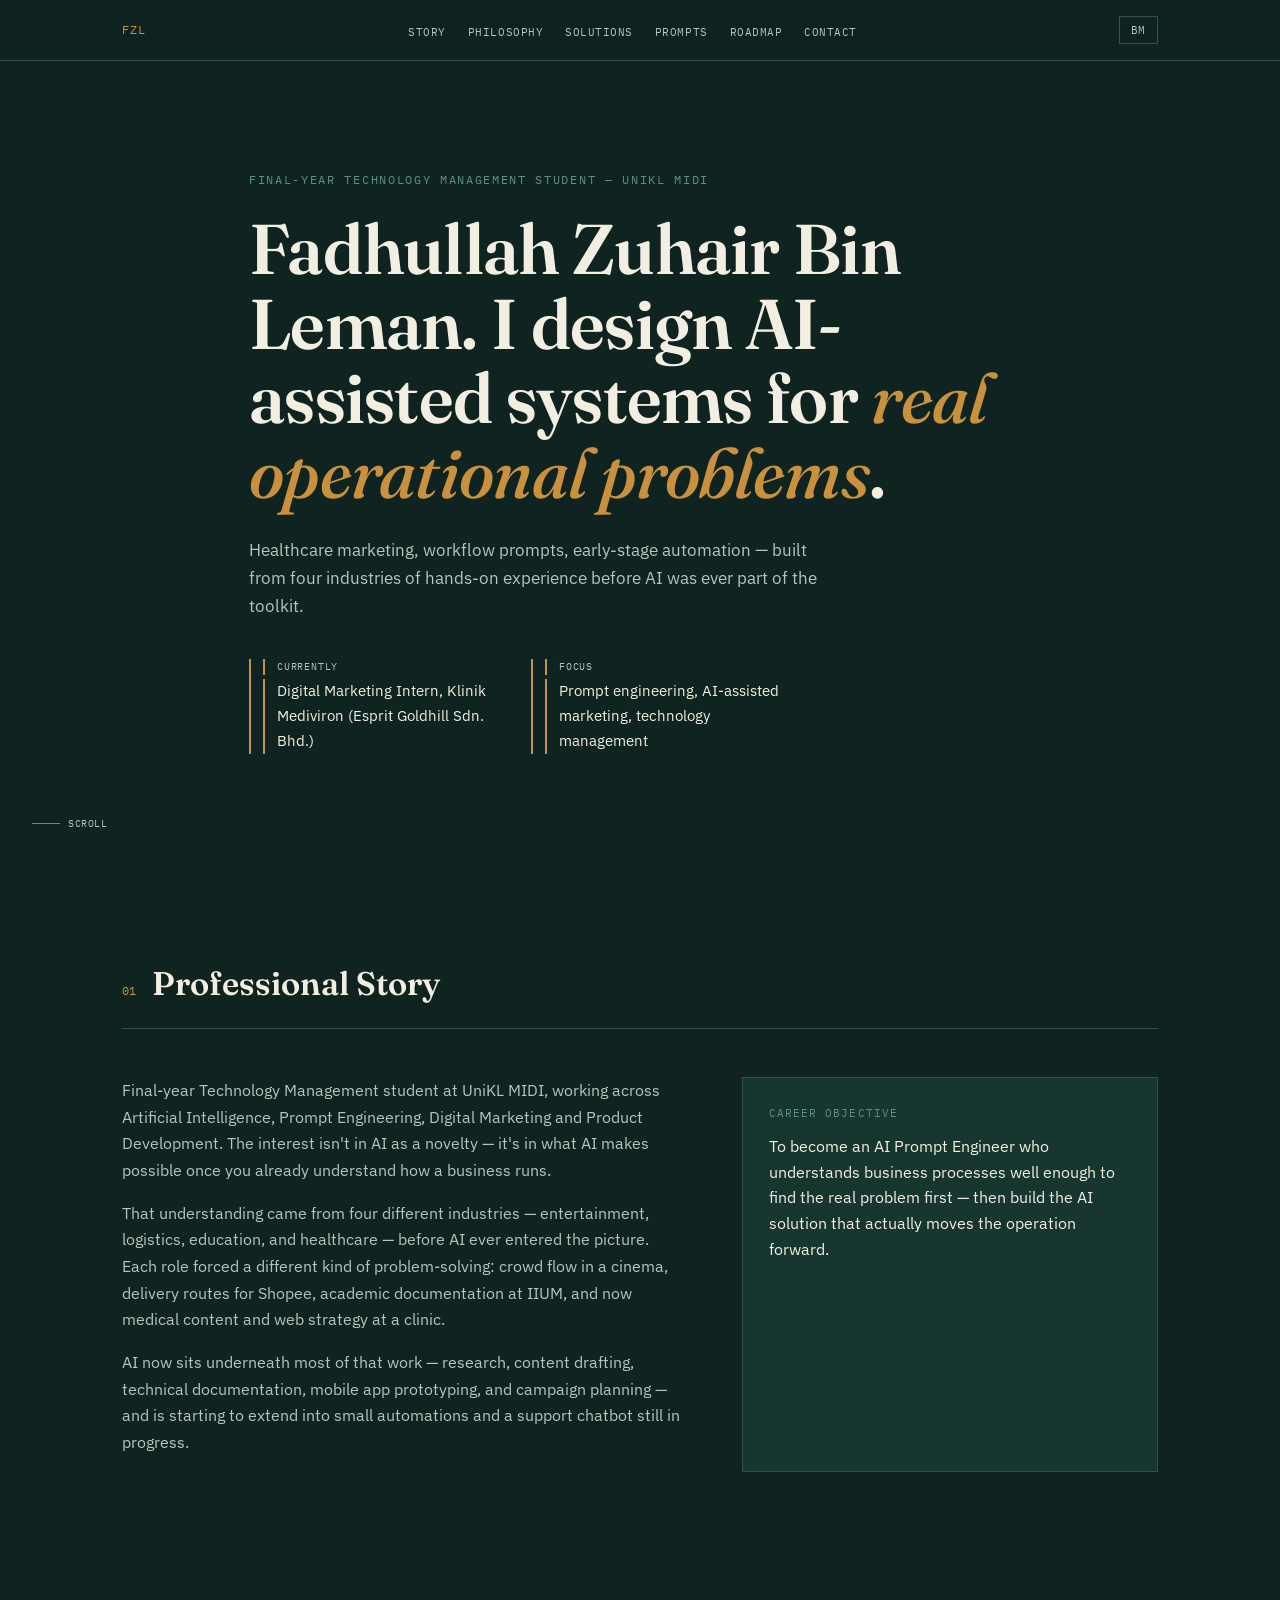
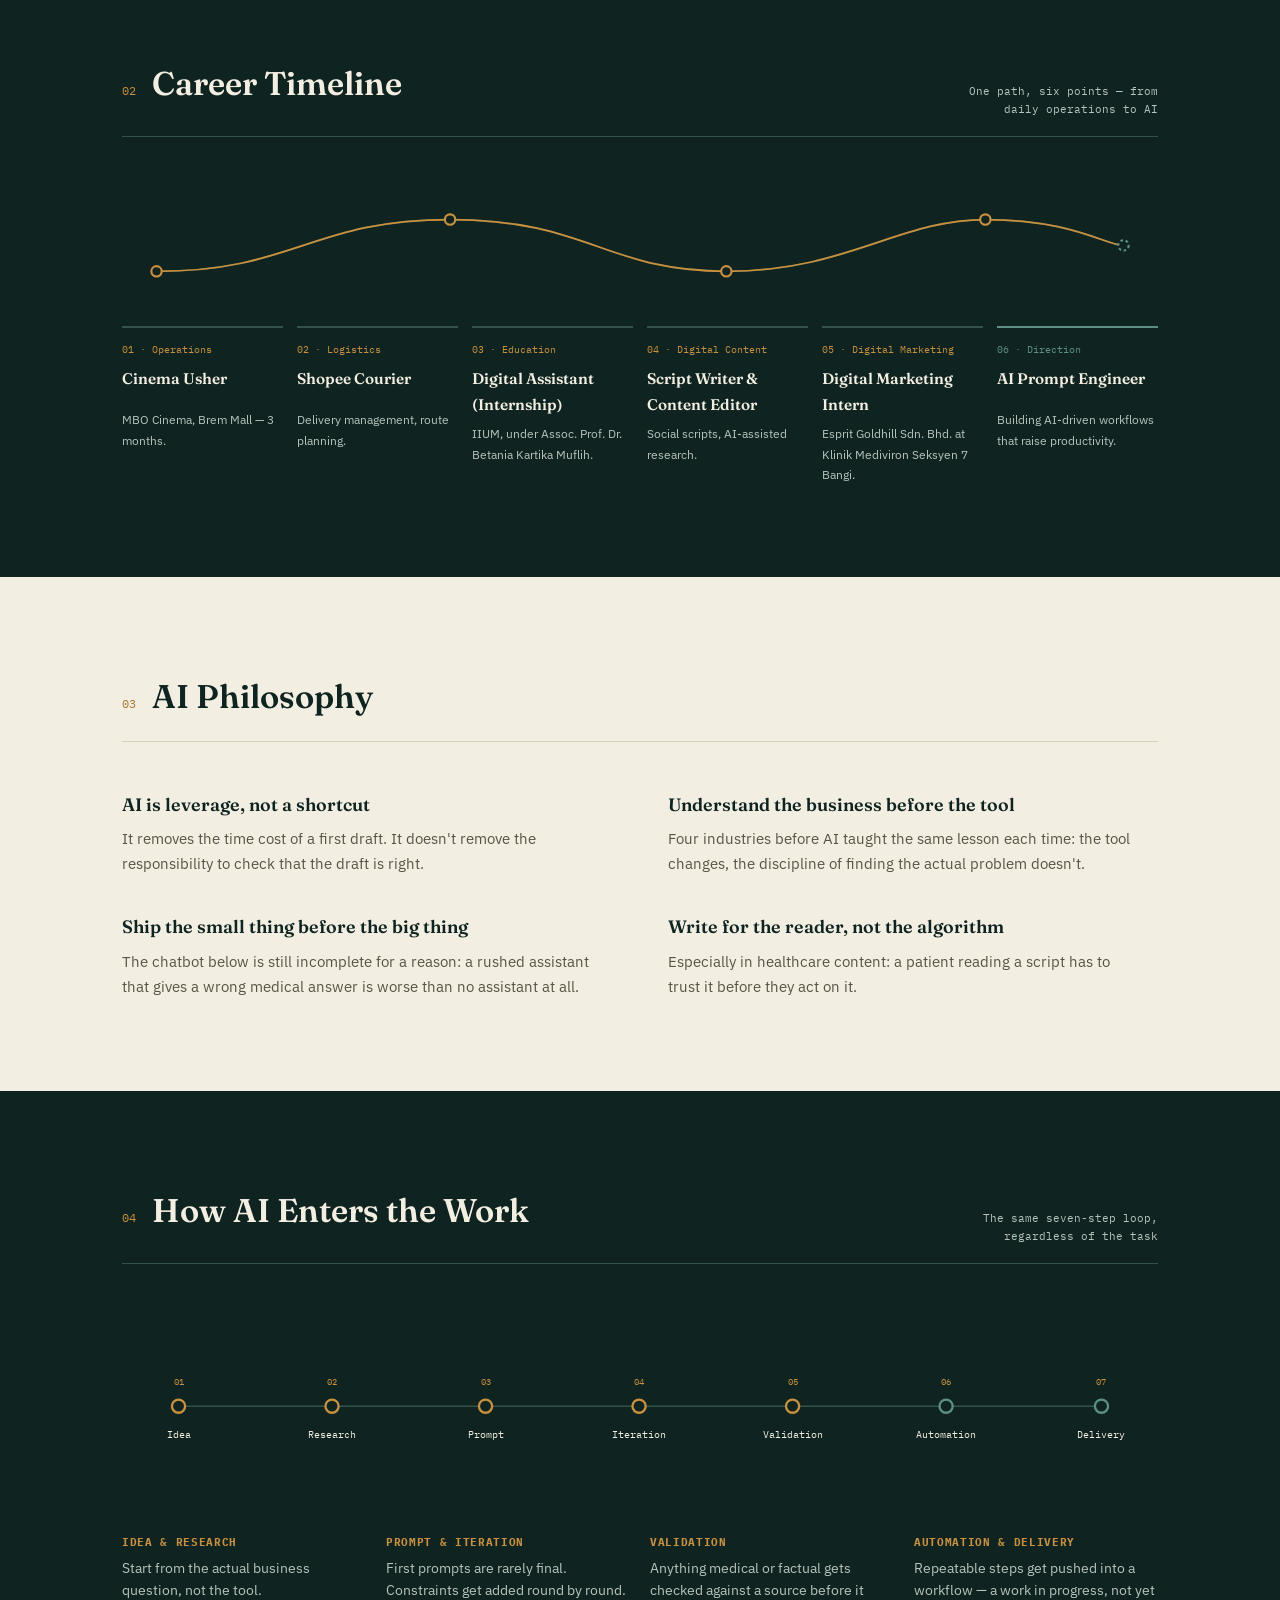
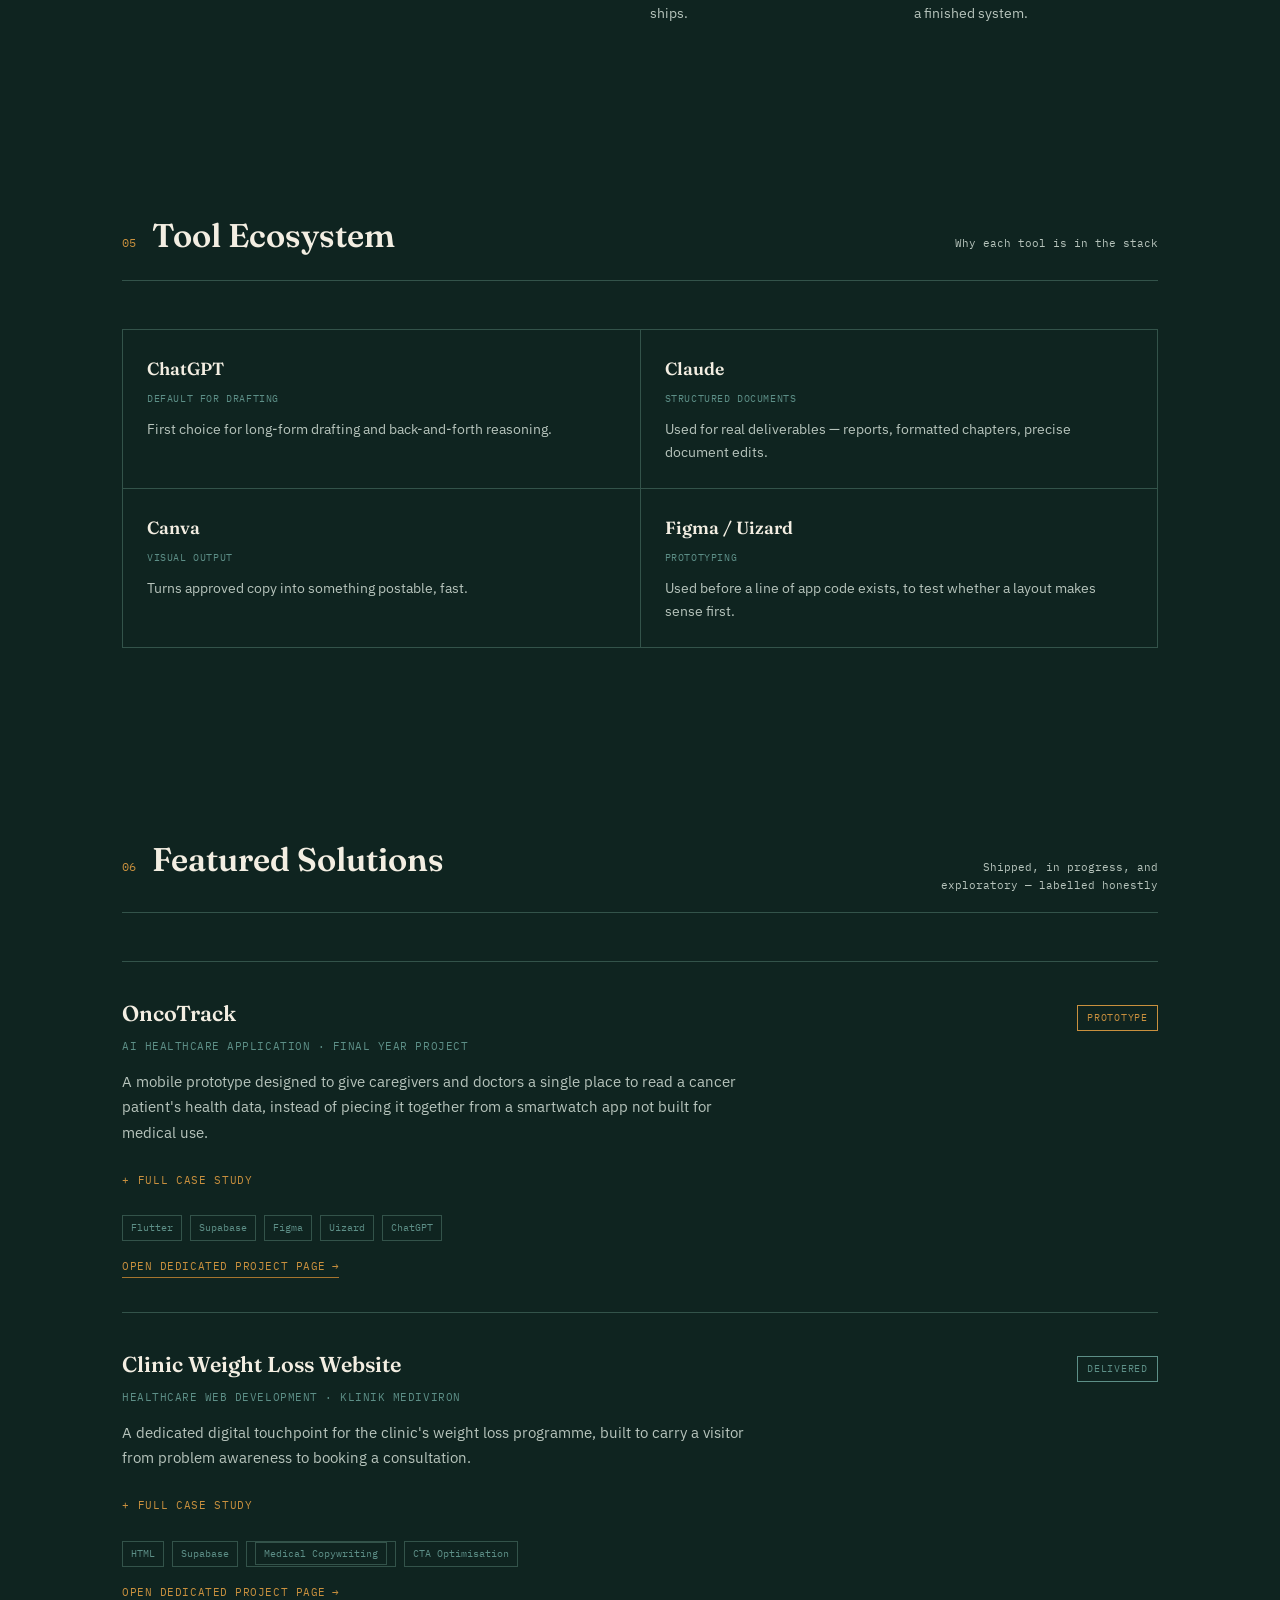
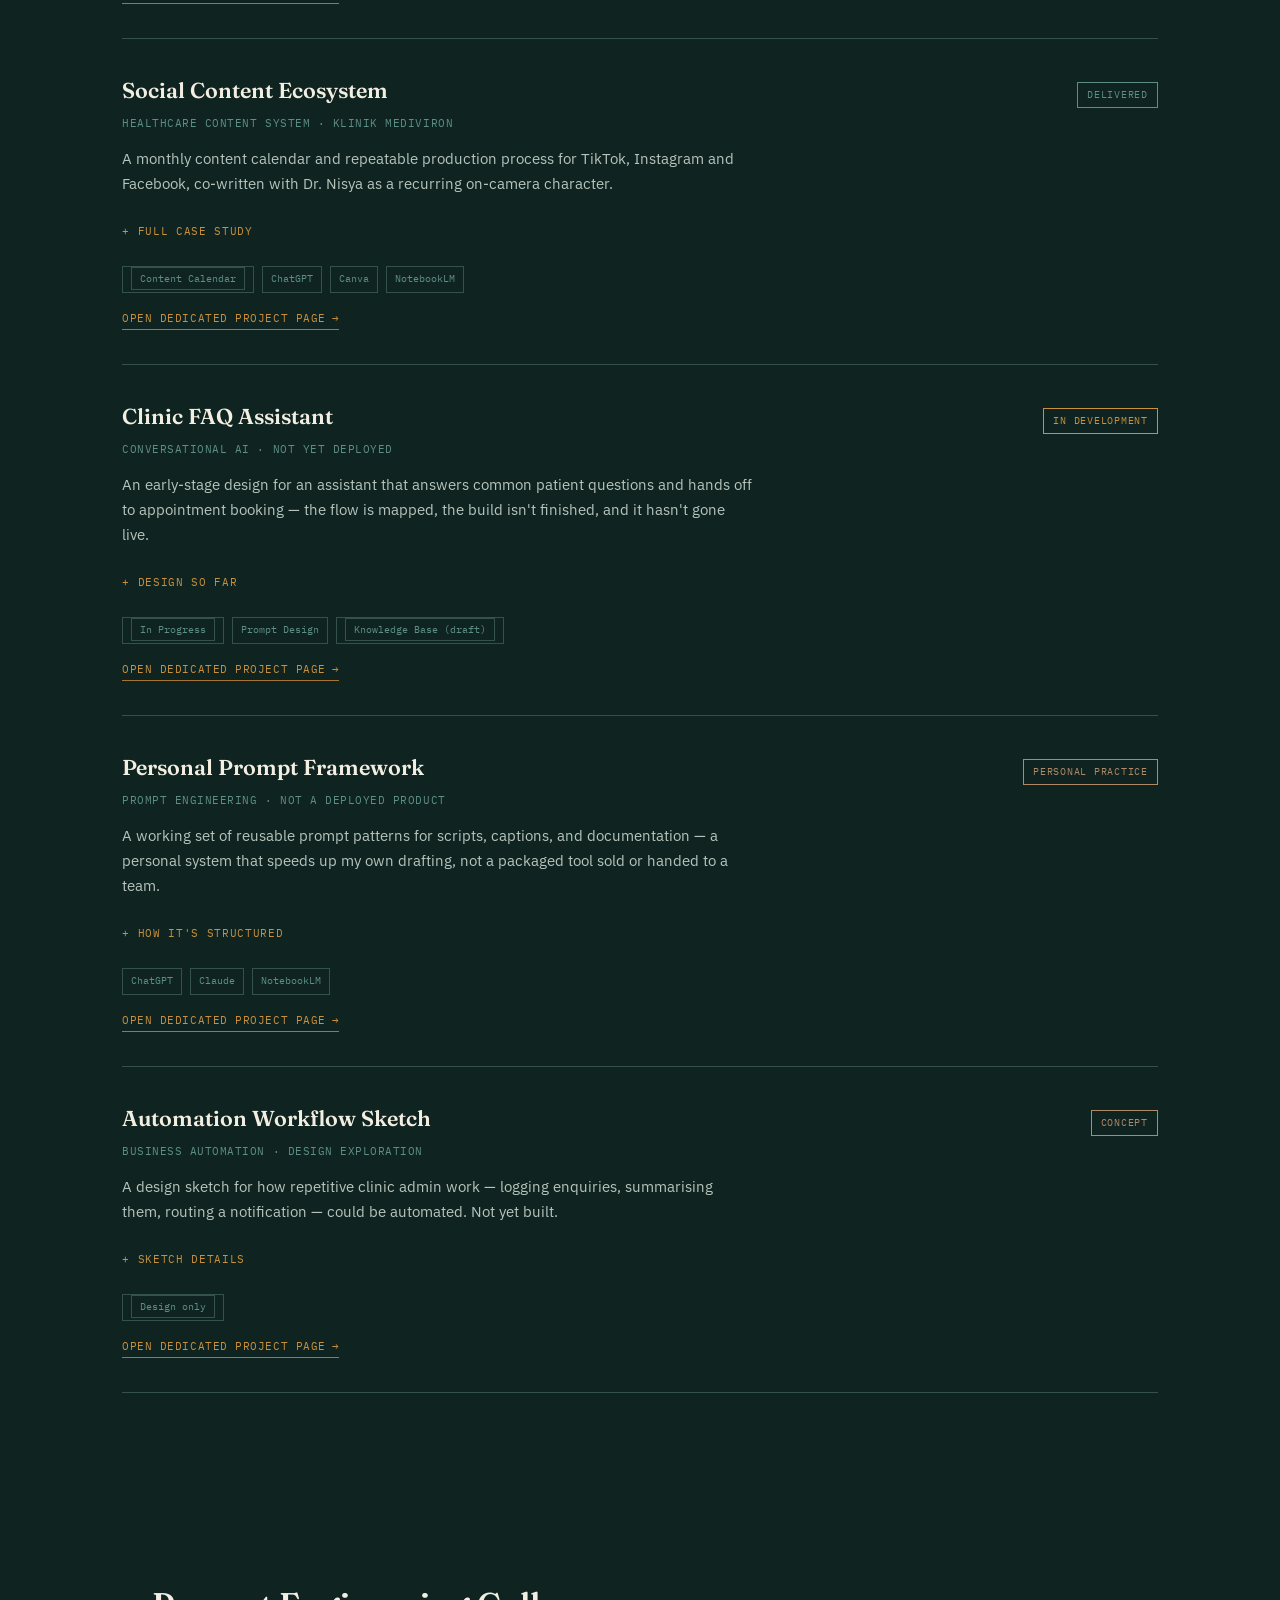
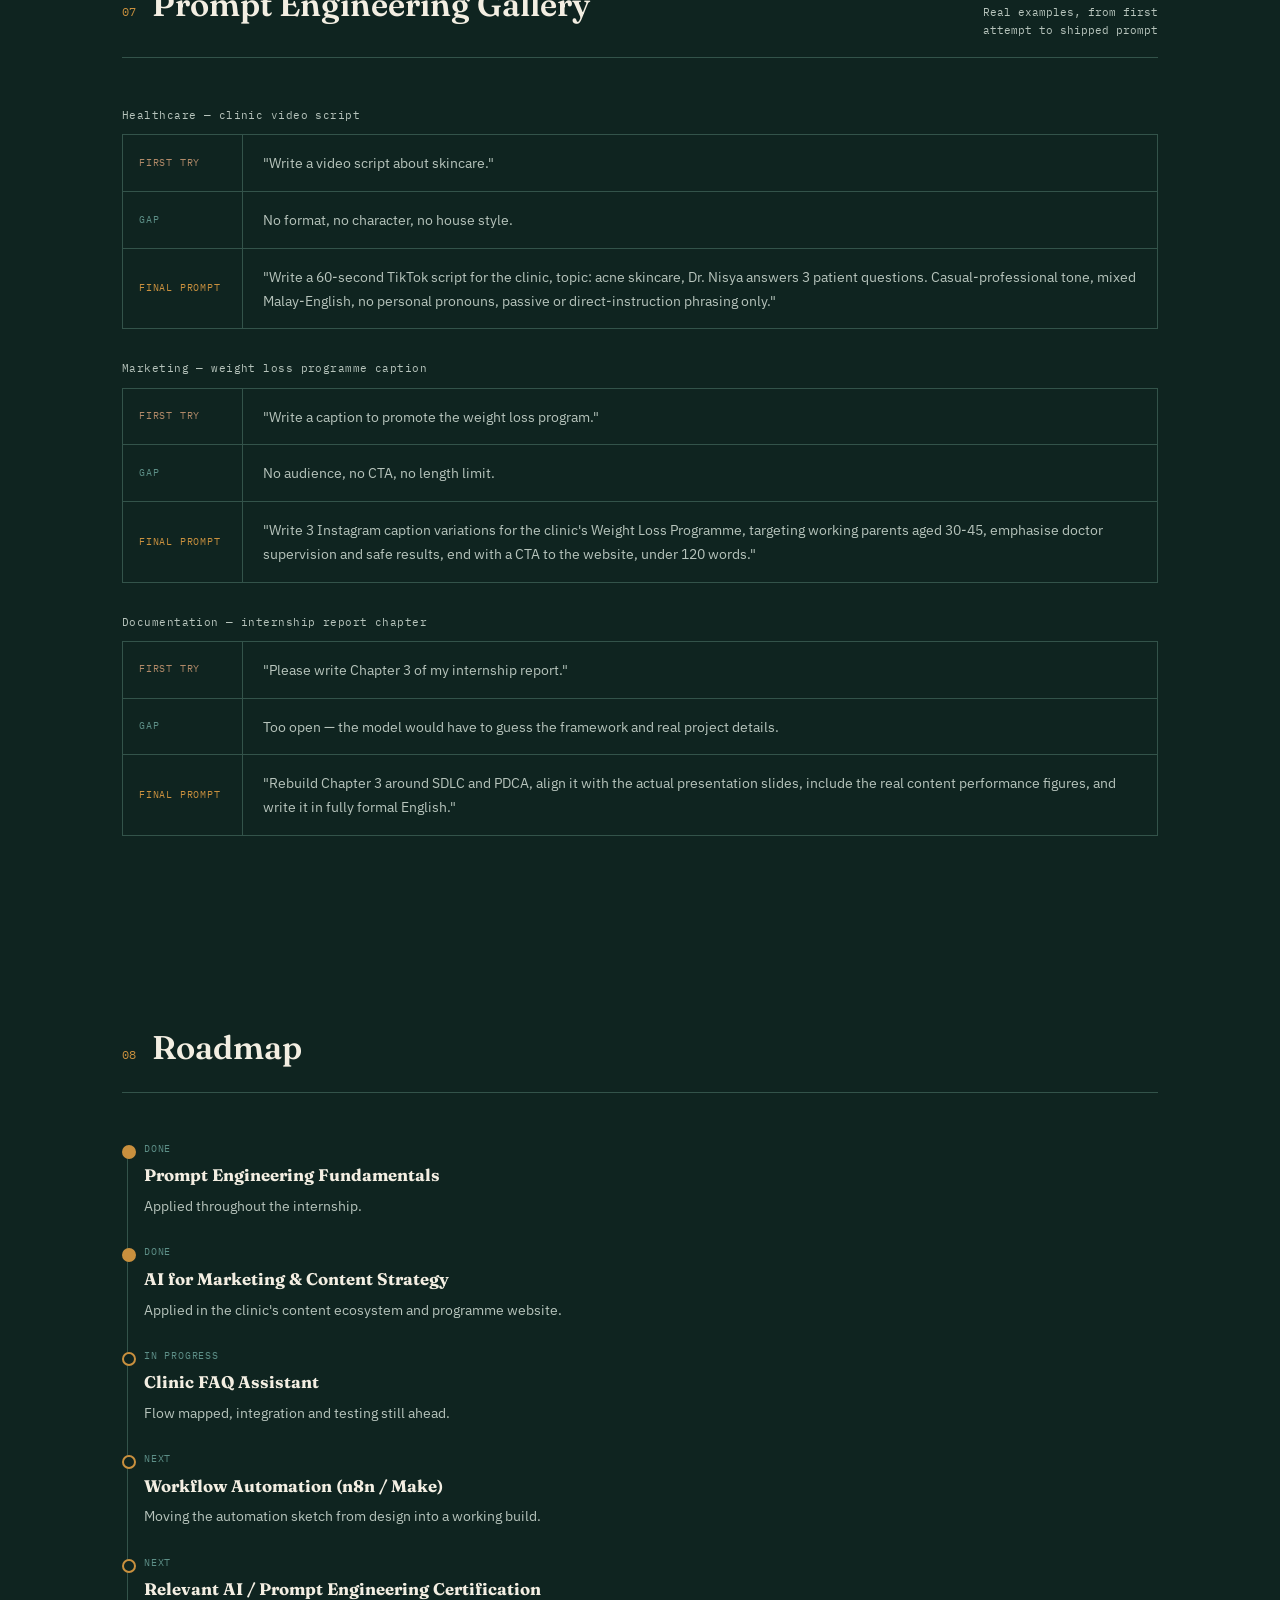
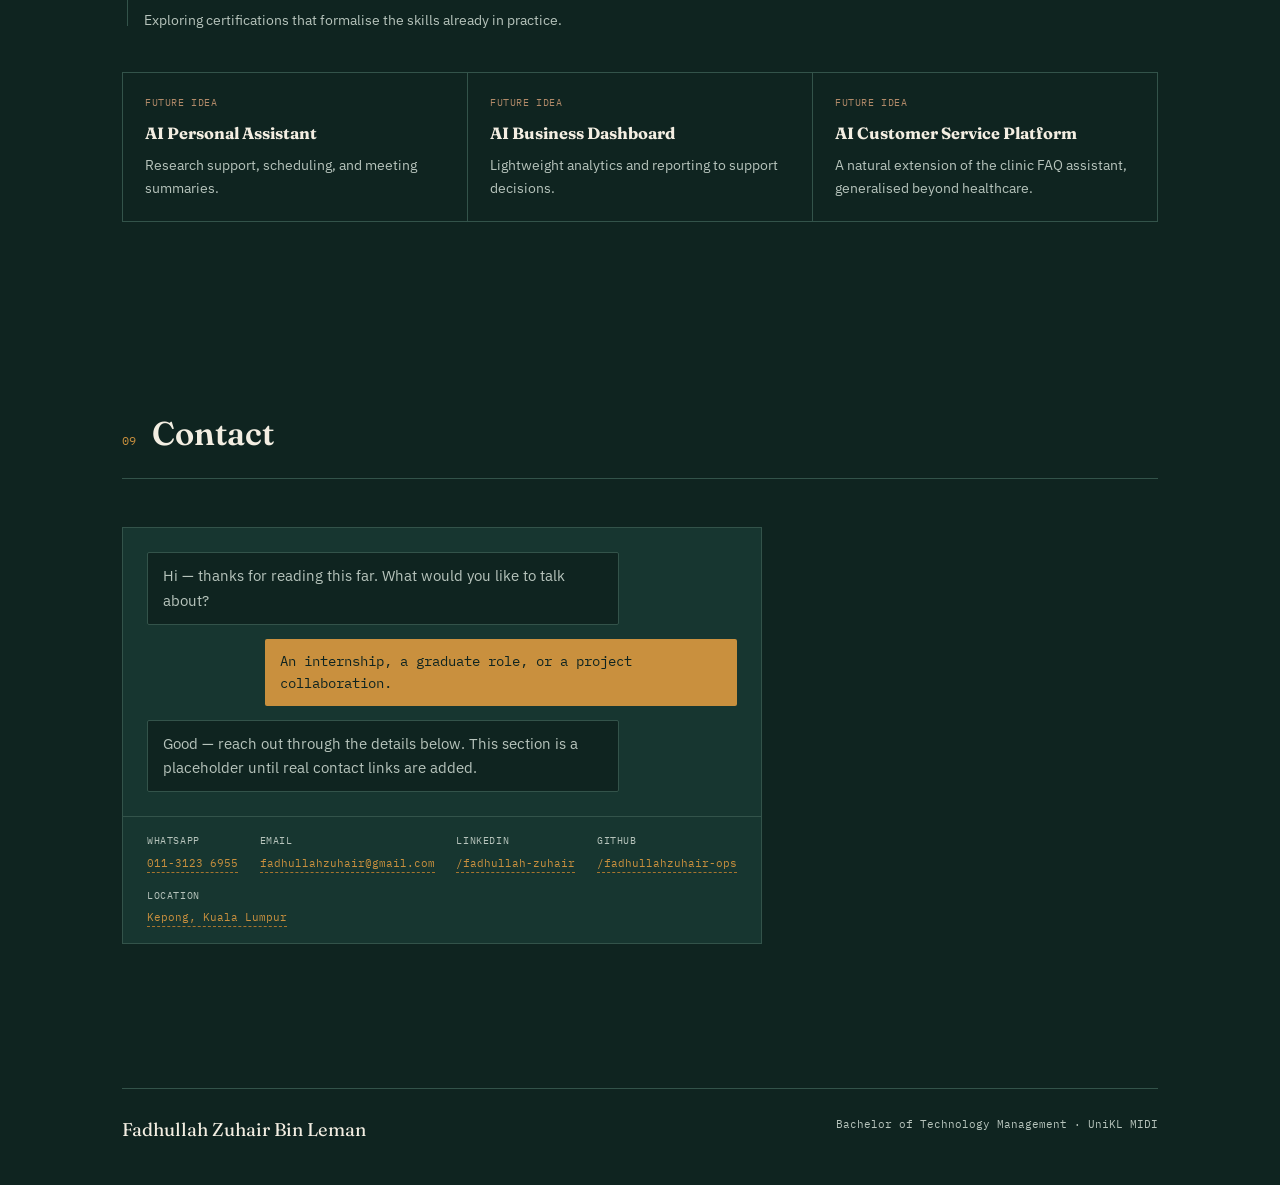
==== index.html @ 4e569843 "Add files via upload" ====
<!DOCTYPE html>
<html lang="en" id="htmlRoot">
<head>
<meta charset="UTF-8">
<meta name="viewport" content="width=device-width, initial-scale=1.0">
<meta name="description" content="Fadhullah Zuhair Bin Leman — Technology Management student designing AI-assisted workflows for healthcare marketing and business operations.">
<title>Fadhullah Zuhair Bin Leman — AI Solutions & Technology Management</title>
<link rel="preconnect" href="https://fonts.googleapis.com">
<link rel="preconnect" href="https://fonts.gstatic.com" crossorigin>
<link href="https://fonts.googleapis.com/css2?family=Fraunces:opsz,wght@9..144,400;9..144,500;9..144,600;9..144,700&family=IBM+Plex+Sans:wght@400;500;600&family=IBM+Plex+Mono:wght@400;500&display=swap" rel="stylesheet">
<style>
  :root{
    --ink:#0F2420; --ink-panel:#173630; --ink-panel-2:#1D423A;
    --cream:#F3EEE2; --cream-line:#D9D0B8;
    --amber:#C9903E; --amber-deep:#A6742E; --bronze:#B08968; --teal:#5D8F87;
    --line:#33534A; --text-dim:#B7C4BC;
    --serif:'Fraunces', serif; --sans:'IBM Plex Sans', sans-serif; --mono:'IBM Plex Mono', monospace;
  }
  *{box-sizing:border-box; margin:0; padding:0;}
  html{scroll-behavior:smooth;}
  body{ background:var(--ink); color:var(--cream); font-family:var(--sans); line-height:1.65; overflow-x:hidden; }
  ::selection{ background:var(--amber); color:var(--ink); }
  a{ color:inherit; }
  @media (prefers-reduced-motion: reduce){ *{animation-duration:0.01ms !important; transition-duration:0.01ms !important; scroll-behavior:auto !important;} }
  .wrap{ max-width:1100px; margin:0 auto; padding:0 32px; }
  @media (max-width:480px){ .wrap{ padding:0 20px; } }
  :focus-visible{ outline:2px solid var(--amber); outline-offset:3px; }
  .lang-bm{ display:none; }
  html.show-bm .lang-en{ display:none; }
  html.show-bm .lang-bm{ display:block; }
  html.show-bm .lang-bm.inline{ display:inline; }

  /* ---------- LOADER ---------- */
  #loader{
    position:fixed; inset:0; z-index:999; background:var(--ink);
    display:flex; flex-direction:column; align-items:center; justify-content:center;
    transition:opacity 0.6s ease, visibility 0.6s ease;
  }
  #loader.hide{ opacity:0; visibility:hidden; pointer-events:none; }
  #loader .ld-mark{ font-family:var(--mono); font-size:13px; letter-spacing:0.14em; color:var(--amber); margin-bottom:18px; }
  #loader .ld-bar{ width:180px; height:1px; background:var(--line); position:relative; overflow:hidden; }
  #loader .ld-bar i{ position:absolute; left:0; top:0; bottom:0; width:0%; background:var(--amber); }
  #loader .ld-note{ font-family:var(--mono); font-size:10px; color:var(--text-dim); margin-top:14px; letter-spacing:0.06em; }

  /* ---------- CURSOR SPOTLIGHT ---------- */
  #glow{
    position:fixed; width:380px; height:380px; border-radius:50%;
    background:radial-gradient(circle, rgba(201,144,62,0.08), transparent 70%);
    pointer-events:none; z-index:1; transform:translate(-50%,-50%); opacity:0; transition:opacity 0.3s;
  }
  @media (max-width:820px){ #glow{ display:none; } }

  #progress{ position:fixed; top:0; left:0; height:2px; background:var(--amber); width:0%; z-index:200; transition:width 0.1s linear; }

  /* ---------- BOTTOM SCROLL BAR ---------- */
  #bottomBar{
    position:fixed; left:50%; bottom:18px; z-index:150;
    transform:translate(-50%, 24px); opacity:0; pointer-events:none;
    display:flex; align-items:center; gap:2px;
    background:rgba(15,36,32,0.94); backdrop-filter:blur(6px);
    border:1px solid var(--line); border-radius:4px;
    transition:opacity 0.3s ease, transform 0.3s ease;
  }
  #bottomBar.show{ opacity:1; transform:translate(-50%, 0); pointer-events:auto; }
  #bottomBar button{
    background:transparent; border:none; color:var(--text-dim);
    font-family:var(--mono); cursor:pointer;
    padding:11px 16px; display:flex; align-items:center; gap:7px;
    border-right:1px solid var(--line); transition:color 0.2s;
  }
  #bottomBar button:last-child{ border-right:none; }
  #bottomBar button:hover, #bottomBar button:focus-visible{ color:var(--amber); }
  #bottomBar button svg{ width:13px; height:13px; }
  #bottomBar .bb-current{
    font-size:10px; letter-spacing:0.06em; text-transform:uppercase; color:var(--amber);
    padding:11px 14px; border-right:1px solid var(--line); min-width:88px; text-align:center;
  }
  @media (max-width:560px){
    #bottomBar{ left:16px; right:16px; transform:translateY(24px); width:auto; justify-content:space-between; }
    #bottomBar.show{ transform:translateY(0); }
    #bottomBar .bb-current{ display:none; }
    #bottomBar button{ flex:1; justify-content:center; padding:13px 10px; }
  }

  /* ---------- NAV ---------- */
  nav{ position:fixed; top:0; left:0; right:0; z-index:100; background:rgba(15,36,32,0.9); backdrop-filter:blur(6px); border-bottom:1px solid var(--line); }
  nav .wrap{ display:flex; align-items:center; justify-content:space-between; height:60px; }
  .nav-mark{ font-family:var(--mono); font-size:12px; letter-spacing:0.1em; color:var(--amber); text-decoration:none; }
  .nav-links{ display:flex; align-items:center; gap:22px; list-style:none; }
  .nav-links a{ font-family:var(--mono); font-size:10.5px; letter-spacing:0.05em; text-decoration:none; color:var(--text-dim); text-transform:uppercase; transition:color 0.2s; }
  .nav-links a:hover, .nav-links a:focus-visible, .nav-links a.active{ color:var(--amber); }
  #mobileMenu a.active{ color:var(--amber); }
  #langToggle{ font-family:var(--mono); font-size:11px; letter-spacing:0.06em; background:transparent; border:1px solid var(--line); color:var(--text-dim); padding:6px 11px; cursor:pointer; transition:border-color 0.2s, color 0.2s; }
  #langToggle:hover{ border-color:var(--amber); color:var(--amber); }
  .nav-right{ display:flex; align-items:center; gap:10px; }
  #navToggle{
    display:none; background:transparent; border:1px solid var(--line); color:var(--text-dim);
    font-family:var(--mono); font-size:11px; padding:6px 11px; cursor:pointer; line-height:1;
  }
  #navToggle:hover{ border-color:var(--amber); color:var(--amber); }
  #mobileMenu{
    position:fixed; top:60px; left:0; right:0; z-index:99;
    background:rgba(15,36,32,0.97); backdrop-filter:blur(6px);
    max-height:0; overflow:hidden; transition:max-height 0.3s ease;
    border-bottom:1px solid var(--line);
  }
  #mobileMenu.open{ max-height:420px; }
  #mobileMenu ul{ list-style:none; display:flex; flex-direction:column; padding:6px 32px 22px; }
  #mobileMenu a{
    font-family:var(--mono); font-size:13px; letter-spacing:0.05em; text-decoration:none;
    color:var(--text-dim); text-transform:uppercase; padding:13px 0; border-bottom:1px solid var(--line);
  }
  #mobileMenu li:last-child a{ border-bottom:none; }
  @media (max-width:900px){
    .nav-links{ display:none; }
    #navToggle{ display:inline-block; }
  }

  /* ---------- HERO ---------- */
  header.hero{ min-height:96vh; min-height:96svh; display:flex; flex-direction:column; justify-content:center; padding-top:60px; position:relative; }
  @media (max-width:600px){ header.hero{ min-height:auto; padding:110px 0 70px; } }
  .hero-eyebrow{ font-family:var(--mono); font-size:12px; letter-spacing:0.14em; text-transform:uppercase; color:var(--teal); margin-bottom:22px; opacity:0; animation:riseIn 0.8s ease-out 0.1s forwards; }
  .hero h1{ font-family:var(--serif); font-weight:600; font-size:clamp(2.3rem, 5.8vw, 4.4rem); line-height:1.06; letter-spacing:-0.01em; max-width:17ch; opacity:0; animation:riseIn 0.9s ease-out 0.25s forwards; }
  .hero h1 em{ font-style:italic; color:var(--amber); font-weight:500; }
  .hero-sub{ margin-top:26px; max-width:58ch; font-size:1.06rem; color:var(--text-dim); opacity:0; animation:riseIn 0.9s ease-out 0.4s forwards; }
  .hero-meta{ margin-top:38px; display:flex; gap:34px; flex-wrap:wrap; opacity:0; animation:riseIn 0.9s ease-out 0.55s forwards; }
  .hero-meta div{ border-left:2px solid var(--amber); padding-left:12px; }
  .hero-meta .hm-label{ font-family:var(--mono); font-size:10px; letter-spacing:0.08em; text-transform:uppercase; color:var(--text-dim); }
  .hero-meta .hm-value{ font-size:0.94rem; margin-top:4px; max-width:26ch; }
  @keyframes riseIn{ from{opacity:0; transform:translateY(16px);} to{opacity:1; transform:translateY(0);} }
  .scroll-cue{ position:absolute; bottom:32px; left:32px; display:flex; align-items:center; gap:8px; font-family:var(--mono); font-size:10px; color:var(--text-dim); letter-spacing:0.06em; }
  .scroll-cue .line{ width:28px; height:1px; background:var(--teal); animation:pulse 2s ease-in-out infinite; }
  @keyframes pulse{ 0%,100%{opacity:0.25;} 50%{opacity:1;} }

  /* ---------- SECTIONS ---------- */
  section{ padding:92px 0; }
  @media (max-width:700px){ section{ padding:56px 0; } }
  .section-head{ display:flex; align-items:baseline; gap:16px; margin-bottom:48px; border-bottom:1px solid var(--line); padding-bottom:18px; }
  .section-num{ font-family:var(--mono); font-size:12px; color:var(--amber); }
  .section-head h2{ font-family:var(--serif); font-weight:600; font-size:clamp(1.45rem, 3vw, 2.05rem); }
  .section-head p{ font-family:var(--mono); font-size:11px; color:var(--text-dim); margin-left:auto; text-align:right; max-width:32ch; }
  @media (max-width:640px){
    .section-head{ flex-wrap:wrap; }
    .section-head p{ text-align:left; margin-left:0; max-width:none; flex-basis:100%; }
  }
  .reveal{ opacity:0; transform:translateY(20px); transition:opacity 0.7s ease, transform 0.7s ease; }
  .reveal.in{ opacity:1; transform:translateY(0); }

  /* ---------- STORY ---------- */
  #story .grid{ display:grid; grid-template-columns:1.15fr 0.85fr; gap:56px; }
  #story p{ color:var(--text-dim); margin-bottom:16px; font-size:1.01rem; max-width:60ch; }
  #story .objective{ background:var(--ink-panel); border:1px solid var(--line); padding:26px; }
  #story .objective .label{ font-family:var(--mono); font-size:11px; color:var(--teal); letter-spacing:0.1em; text-transform:uppercase; margin-bottom:12px; display:block; }
  #story .objective p{ color:var(--cream); font-size:0.97rem; margin-bottom:0; }
  @media (max-width:840px){ #story .grid{ grid-template-columns:1fr; } }

  /* ---------- TIMELINE ---------- */
  .path-track{ margin-top:8px; }
  .path-track svg{ width:100%; height:auto; display:block; }
  .path-line{ fill:none; stroke:var(--line); stroke-width:2; }
  .path-line-draw{ fill:none; stroke:var(--amber); stroke-width:2; stroke-dasharray:1400; stroke-dashoffset:1400; transition:stroke-dashoffset 1.5s ease; }
  .path-line-draw.in{ stroke-dashoffset:0; }
  .node-dot{ fill:var(--ink); stroke:var(--amber); stroke-width:2.5; }
  .node-dot.future{ stroke:var(--teal); stroke-dasharray:3 3; }
  .journey-list{ display:grid; grid-template-columns:repeat(6,1fr); gap:14px; margin-top:20px; }
  @media (max-width:1024px){ .journey-list{ grid-template-columns:repeat(4,1fr); } }
  .journey-item{ border-top:2px solid var(--line); padding-top:14px; transition:border-color 0.3s; }
  .journey-item:hover, .journey-item:focus-within{ border-top-color:var(--amber); }
  .journey-item .ji-index{ font-family:var(--mono); font-size:10px; color:var(--amber); }
  .journey-item h3{ font-family:var(--serif); font-weight:600; font-size:0.96rem; margin-top:8px; min-height:2.4em; }
  .journey-item .ji-org{ font-size:0.78rem; color:var(--text-dim); margin-top:6px; }
  .journey-item.future{ border-top-color:var(--teal); }
  .journey-item.future .ji-index{ color:var(--teal); }
  @media (max-width:900px){ .journey-list{ grid-template-columns:repeat(3,1fr); } }
  @media (max-width:560px){ .journey-list{ grid-template-columns:repeat(2,1fr); } }

  /* ---------- PHILOSOPHY (cream break) ---------- */
  #philosophy{ background:var(--cream); color:var(--ink); }
  #philosophy .section-head{ border-bottom-color:var(--cream-line); }
  #philosophy .section-head p{ color:#6b6252; }
  #philosophy .section-num{ color:var(--amber-deep); }
  .phil-grid{ display:grid; grid-template-columns:repeat(2,1fr); gap:36px 56px; }
  .phil-item h4{ font-family:var(--serif); font-size:1.12rem; font-weight:600; margin-bottom:8px; }
  .phil-item p{ font-size:0.93rem; color:#5a5343; max-width:52ch; }
  @media (max-width:820px){ .phil-grid{ grid-template-columns:1fr; } }

  /* ---------- WORKFLOW DIAGRAM ---------- */
  .workflow-diagram{ margin-top:8px; overflow-x:auto; -webkit-overflow-scrolling:touch; }
  .workflow-diagram svg{ width:100%; height:auto; min-width:640px; display:block; }
  .workflow-scroll-hint{ display:none; font-family:var(--mono); font-size:10px; color:var(--text-dim); margin-top:10px; }
  @media (max-width:700px){ .workflow-scroll-hint{ display:block; } }
  .wf-step-label{ font-family:var(--mono); font-size:11px; fill:var(--cream); }
  .wf-step-num{ font-family:var(--mono); font-size:10px; fill:var(--amber); }
  .workflow-legend{ display:grid; grid-template-columns:repeat(4,1fr); gap:20px; margin-top:32px; }
  .wf-item h4{ font-family:var(--mono); font-size:11px; color:var(--amber); text-transform:uppercase; letter-spacing:0.06em; margin-bottom:6px; }
  .wf-item p{ font-size:0.85rem; color:var(--text-dim); }
  @media (max-width:820px){ .workflow-legend{ grid-template-columns:repeat(2,1fr); } }

  /* ---------- TOOL ECOSYSTEM ---------- */
  .tool-eco{ display:grid; grid-template-columns:repeat(2,1fr); gap:1px; background:var(--line); border:1px solid var(--line); }
  .tool-eco-cell{ background:var(--ink); padding:24px; }
  .tool-eco-cell .te-name{ font-family:var(--serif); font-size:1.1rem; font-weight:600; margin-bottom:8px; }
  .tool-eco-cell .te-when{ font-family:var(--mono); font-size:10px; letter-spacing:0.06em; text-transform:uppercase; color:var(--teal); margin-bottom:10px; display:block; }
  .tool-eco-cell p{ font-size:0.88rem; color:var(--text-dim); }
  @media (max-width:820px){ .tool-eco{ grid-template-columns:1fr; } }

  /* ---------- SOLUTIONS / CASE STUDIES ---------- */
  .status-pill{
    font-family:var(--mono); font-size:9.5px; letter-spacing:0.08em; text-transform:uppercase;
    padding:4px 9px; border:1px solid var(--line); display:inline-block;
  }
  .status-pill.live{ color:var(--teal); border-color:var(--teal); }
  .status-pill.progress{ color:var(--amber); border-color:var(--amber); }
  .status-pill.concept{ color:var(--bronze); border-color:var(--bronze); }

  .solution{ border-top:1px solid var(--line); padding:34px 0; }
  .solution:last-child{ border-bottom:1px solid var(--line); }
  .solution-top{ display:flex; justify-content:space-between; align-items:baseline; gap:16px; flex-wrap:wrap; margin-bottom:6px; }
  .solution-top h3{ font-family:var(--serif); font-size:1.35rem; font-weight:600; }
  .solution-cat{ font-family:var(--mono); font-size:10.5px; color:var(--teal); text-transform:uppercase; letter-spacing:0.05em; margin-bottom:14px; }
  .solution-overview{ color:var(--text-dim); font-size:0.95rem; max-width:70ch; margin-bottom:16px; }

  .solution details{ margin-top:6px; }
  .solution summary{
    cursor:pointer; font-family:var(--mono); font-size:11px; letter-spacing:0.06em; text-transform:uppercase;
    color:var(--amber); padding:10px 0; list-style:none; display:flex; align-items:center; gap:8px;
  }
  .solution summary::before{ content:"+"; font-family:var(--mono); }
  .solution details[open] summary::before{ content:"–"; }
  .solution summary::-webkit-details-marker{ display:none; }
  .solution-body{ padding:8px 0 4px; display:grid; grid-template-columns:repeat(2,1fr); gap:18px 40px; }
  .sb-block .sb-label{ font-family:var(--mono); font-size:10px; letter-spacing:0.08em; text-transform:uppercase; color:var(--teal); display:block; margin-bottom:4px; }
  .sb-block p{ color:var(--text-dim); font-size:0.9rem; }
  .solution-tags{ display:flex; flex-wrap:wrap; gap:8px; margin-top:16px; }
  .solution-tags span{ font-family:var(--mono); font-size:10px; color:var(--teal); border:1px solid var(--line); padding:4px 8px; }
  .case-link{
    display:inline-flex; align-items:center; gap:6px; margin-top:16px;
    font-family:var(--mono); font-size:11px; letter-spacing:0.05em; text-transform:uppercase;
    color:var(--amber); text-decoration:none; border-bottom:1px solid var(--amber-deep); padding-bottom:2px;
  }
  .case-link:hover{ border-bottom-style:solid; }
  .case-link svg{ width:12px; height:12px; }
  @media (max-width:760px){ .solution-body{ grid-template-columns:1fr; } }

  /* ---------- PROMPT GALLERY ---------- */
  .prompt-title{ font-family:var(--mono); font-size:11px; color:var(--text-dim); letter-spacing:0.04em; margin:30px 0 10px; }
  .prompt-title:first-of-type{ margin-top:0; }
  .prompt-flow{ border:1px solid var(--line); }
  .prompt-row{ display:grid; grid-template-columns:120px 1fr; border-bottom:1px solid var(--line); }
  .prompt-row:last-child{ border-bottom:none; }
  .prompt-row .pr-label{ font-family:var(--mono); font-size:10px; letter-spacing:0.08em; text-transform:uppercase; padding:16px; border-right:1px solid var(--line); color:var(--teal); display:flex; align-items:center; }
  .prompt-row.impact .pr-label{ color:var(--amber); }
  .prompt-row .pr-body{ padding:16px 20px; font-size:0.9rem; color:var(--text-dim); }
  .prompt-row.before .pr-label{ color:var(--bronze); }
  @media (max-width:700px){ .prompt-row{ grid-template-columns:1fr; } .prompt-row .pr-label{ border-right:none; border-bottom:1px solid var(--line); } }

  /* ---------- ROADMAP ---------- */
  .roadmap{ position:relative; padding-left:22px; }
  .roadmap::before{ content:""; position:absolute; left:5px; top:6px; bottom:6px; width:1px; background:var(--line); }
  .rm-item{ position:relative; padding-bottom:26px; }
  .rm-item:last-child{ padding-bottom:0; }
  .rm-item::before{ content:""; position:absolute; left:-22px; top:4px; width:10px; height:10px; border-radius:50%; background:var(--ink); border:2px solid var(--amber); }
  .rm-item.done::before{ background:var(--amber); }
  .rm-status{ font-family:var(--mono); font-size:10px; letter-spacing:0.08em; text-transform:uppercase; color:var(--teal); }
  .rm-item h4{ font-family:var(--serif); font-size:1.05rem; margin:5px 0 5px; }
  .rm-item p{ color:var(--text-dim); font-size:0.88rem; max-width:58ch; }

  .future-grid{ display:grid; grid-template-columns:repeat(3,1fr); gap:1px; background:var(--line); border:1px solid var(--line); margin-top:40px; }
  .future-cell{ background:var(--ink); padding:22px; }
  .future-cell .fc-label{ font-family:var(--mono); font-size:10px; color:var(--bronze); text-transform:uppercase; letter-spacing:0.06em; margin-bottom:8px; display:block; }
  .future-cell h4{ font-family:var(--serif); font-size:1.02rem; margin-bottom:8px; }
  .future-cell p{ font-size:0.85rem; color:var(--text-dim); }
  @media (max-width:820px){ .future-grid{ grid-template-columns:1fr; } }

  /* ---------- CONTACT (conversational) ---------- */
  .chat-window{ border:1px solid var(--line); background:var(--ink-panel); max-width:640px; }
  .chat-log{ padding:24px; display:flex; flex-direction:column; gap:14px; }
  .bubble{ max-width:80%; padding:11px 15px; font-size:0.92rem; border-radius:2px; }
  .bubble.them{ background:var(--ink); border:1px solid var(--line); align-self:flex-start; color:var(--text-dim); }
  .bubble.me{ background:var(--amber); color:var(--ink); align-self:flex-end; font-family:var(--mono); font-size:0.85rem; }
  .chat-input-row{ border-top:1px solid var(--line); padding:16px 24px; display:flex; justify-content:space-between; gap:16px; flex-wrap:wrap; }
  .chat-input-row .ci-item{ font-family:var(--mono); font-size:11px; }
  .chat-input-row .ci-label{ color:var(--text-dim); text-transform:uppercase; letter-spacing:0.06em; font-size:10px; display:block; margin-bottom:4px; }
  .chat-input-row .ci-value{ color:var(--amber); border-bottom:1px dashed var(--amber-deep); padding-bottom:2px; text-decoration:none; }
  .chat-input-row .ci-value:hover{ border-bottom-style:solid; }

  footer{ padding:52px 0 40px; }
  footer .foot-grid{ display:flex; justify-content:space-between; flex-wrap:wrap; gap:20px; border-top:1px solid var(--line); padding-top:26px; }
  footer .foot-name{ font-family:var(--serif); font-size:1.15rem; }
  footer .foot-meta{ font-family:var(--mono); font-size:11px; color:var(--text-dim); }

  h2, h3{ color:var(--cream); }
  #philosophy h2, #philosophy h3, #philosophy h4{ color:var(--ink); }
</style>
</head>
<body>

<div id="loader">
  <div class="ld-mark">FZL</div>
  <div class="ld-bar"><i id="ldBar"></i></div>
  <div class="ld-note">
    <span class="lang-en">loading portfolio</span><span class="lang-bm">memuatkan portfolio</span>
  </div>
</div>

<div id="glow"></div>
<div id="progress"></div>

<div id="bottomBar" aria-label="Section scroll controls">
  <button id="bbUp" aria-label="Previous section">
    <svg viewBox="0 0 24 24" fill="none" stroke="currentColor" stroke-width="2" stroke-linecap="round" stroke-linejoin="round"><path d="M18 15l-6-6-6 6"/></svg>
  </button>
  <span class="bb-current" id="bbCurrent">Top</span>
  <button id="bbDown" aria-label="Next section">
    <svg viewBox="0 0 24 24" fill="none" stroke="currentColor" stroke-width="2" stroke-linecap="round" stroke-linejoin="round"><path d="M6 9l6 6 6-6"/></svg>
  </button>
  <button id="bbTop" aria-label="Back to top">
    <svg viewBox="0 0 24 24" fill="none" stroke="currentColor" stroke-width="2" stroke-linecap="round" stroke-linejoin="round"><path d="M12 19V5M5 12l7-7 7 7"/></svg>
    <span class="lang-en inline">Top</span><span class="lang-bm inline">Atas</span>
  </button>
</div>

<nav>
  <div class="wrap">
    <a href="#top" class="nav-mark">FZL</a>
    <ul class="nav-links">
      <li><a href="#story">Story</a></li>
      <li><a href="#philosophy">Philosophy</a></li>
      <li><a href="#solutions">Solutions</a></li>
      <li><a href="#prompts">Prompts</a></li>
      <li><a href="#roadmap">Roadmap</a></li>
      <li><a href="#contact">Contact</a></li>
    </ul>
    <div class="nav-right">
      <button id="langToggle" aria-label="Switch language">BM</button>
      <button id="navToggle" aria-label="Toggle menu" aria-expanded="false" aria-controls="mobileMenu">&#9776;</button>
    </div>
  </div>
</nav>
<div id="mobileMenu">
  <ul>
    <li><a href="#story">Story</a></li>
    <li><a href="#philosophy">Philosophy</a></li>
    <li><a href="#solutions">Solutions</a></li>
    <li><a href="#prompts">Prompts</a></li>
    <li><a href="#roadmap">Roadmap</a></li>
    <li><a href="#contact">Contact</a></li>
  </ul>
</div>

<header class="hero" id="top">
  <div class="wrap">
    <div class="hero-eyebrow">
      <span class="lang-en">Final-Year Technology Management Student — UniKL MIDI</span>
      <span class="lang-bm">Pelajar Tahun Akhir Teknologi Pengurusan — UniKL MIDI</span>
    </div>
    <h1>
      <span class="lang-en">Fadhullah Zuhair Bin Leman. I design AI-assisted systems for <em>real operational problems</em>.</span>
      <span class="lang-bm">Fadhullah Zuhair Bin Leman. Saya reka bentuk sistem berbantukan AI untuk <em>masalah operasi sebenar</em>.</span>
    </h1>
    <p class="hero-sub">
      <span class="lang-en">Healthcare marketing, workflow prompts, early-stage automation — built from four industries of hands-on experience before AI was ever part of the toolkit.</span>
      <span class="lang-bm">Pemasaran kesihatan, prompt aliran kerja, automasi peringkat awal — dibina daripada empat industri pengalaman sebenar sebelum AI menjadi sebahagian daripada alatan.</span>
    </p>
    <div class="hero-meta">
      <div>
        <div class="hm-label"><span class="lang-en">Currently</span><span class="lang-bm">Kini</span></div>
        <div class="hm-value"><span class="lang-en">Digital Marketing Intern, Klinik Mediviron (Esprit Goldhill Sdn. Bhd.)</span><span class="lang-bm">Digital Marketing Intern, Klinik Mediviron (Esprit Goldhill Sdn. Bhd.)</span></div>
      </div>
      <div>
        <div class="hm-label"><span class="lang-en">Focus</span><span class="lang-bm">Fokus</span></div>
        <div class="hm-value"><span class="lang-en">Prompt engineering, AI-assisted marketing, technology management</span><span class="lang-bm">Prompt engineering, pemasaran berbantukan AI, pengurusan teknologi</span></div>
      </div>
    </div>
  </div>
  <div class="scroll-cue"><span class="line"></span><span class="lang-en">SCROLL</span><span class="lang-bm">SKROL</span></div>
</header>

<main>

  <section id="story">
    <div class="wrap">
      <div class="section-head"><span class="section-num">01</span><h2><span class="lang-en">Professional Story</span><span class="lang-bm">Cerita Profesional</span></h2></div>
      <div class="grid">
        <div>
          <p class="reveal"><span class="lang-en">Final-year Technology Management student at UniKL MIDI, working across Artificial Intelligence, Prompt Engineering, Digital Marketing and Product Development. The interest isn't in AI as a novelty — it's in what AI makes possible once you already understand how a business runs.</span><span class="lang-bm">Pelajar tahun akhir Teknologi Pengurusan di UniKL MIDI, aktif dalam Artificial Intelligence, Prompt Engineering, Digital Marketing dan Product Development. Minat bukan pada AI sebagai sesuatu yang baharu, tetapi pada apa yang AI mampu buat apabila seseorang sudah faham cara sesebuah perniagaan berfungsi.</span></p>
          <p class="reveal"><span class="lang-en">That understanding came from four different industries — entertainment, logistics, education, and healthcare — before AI ever entered the picture. Each role forced a different kind of problem-solving: crowd flow in a cinema, delivery routes for Shopee, academic documentation at IIUM, and now medical content and web strategy at a clinic.</span><span class="lang-bm">Kefahaman itu terbentuk hasil empat industri berbeza — hiburan, logistik, pendidikan, dan penjagaan kesihatan — sebelum AI masuk ke dalam gambaran. Setiap peranan menuntut jenis penyelesaian masalah yang berbeza: aliran pelanggan di pawagam, laluan penghantaran untuk Shopee, dokumentasi akademik di IIUM, dan kini kandungan perubatan serta strategi web di sebuah klinik.</span></p>
          <p class="reveal"><span class="lang-en">AI now sits underneath most of that work — research, content drafting, technical documentation, mobile app prototyping, and campaign planning — and is starting to extend into small automations and a support chatbot still in progress.</span><span class="lang-bm">AI kini menyokong sebahagian besar kerja tersebut — penyelidikan, draf kandungan, dokumentasi teknikal, prototaip aplikasi mudah alih, dan perancangan kempen — dan mula meluas kepada automasi kecil serta chatbot sokongan yang masih dalam pembangunan.</span></p>
        </div>
        <div class="objective reveal">
          <span class="label">Career Objective</span>
          <p><span class="lang-en">To become an AI Prompt Engineer who understands business processes well enough to find the real problem first — then build the AI solution that actually moves the operation forward.</span><span class="lang-bm">Menjadi AI Prompt Engineer yang memahami proses perniagaan dengan cukup mendalam untuk mengenal pasti masalah sebenar dahulu — kemudian membina penyelesaian AI yang benar-benar menggerakkan operasi ke hadapan.</span></p>
        </div>
      </div>
    </div>
  </section>

  <section id="journey">
    <div class="wrap">
      <div class="section-head">
        <span class="section-num">02</span><h2><span class="lang-en">Career Timeline</span><span class="lang-bm">Garis Masa Kerjaya</span></h2>
        <p><span class="lang-en">One path, six points — from daily operations to AI</span><span class="lang-bm">Satu laluan, enam noktah — dari operasi harian kepada AI</span></p>
      </div>
      <div class="path-track reveal">
        <svg viewBox="0 0 1200 140" preserveAspectRatio="none" aria-hidden="true">
          <path class="path-line" d="M 40 100 C 200 100, 220 40, 380 40 S 560 100, 700 100 S 900 40, 1000 40 S 1140 70, 1160 70" />
          <path class="path-line-draw" id="journeyPath" d="M 40 100 C 200 100, 220 40, 380 40 S 560 100, 700 100 S 900 40, 1000 40 S 1140 70, 1160 70" />
          <circle class="node-dot" cx="40" cy="100" r="6"></circle>
          <circle class="node-dot" cx="380" cy="40" r="6"></circle>
          <circle class="node-dot" cx="700" cy="100" r="6"></circle>
          <circle class="node-dot" cx="1000" cy="40" r="6"></circle>
          <circle class="node-dot future" cx="1160" cy="70" r="6"></circle>
        </svg>
      </div>
      <div class="journey-list">
        <div class="journey-item reveal"><div class="ji-index">01 · <span class="lang-en">Operations</span><span class="lang-bm">Operasi</span></div><h3>Cinema Usher</h3><div class="ji-org"><span class="lang-en">MBO Cinema, Brem Mall — 3 months.</span><span class="lang-bm">MBO Cinema, Brem Mall — 3 bulan.</span></div></div>
        <div class="journey-item reveal"><div class="ji-index">02 · <span class="lang-en">Logistics</span><span class="lang-bm">Logistik</span></div><h3>Shopee Courier</h3><div class="ji-org"><span class="lang-en">Delivery management, route planning.</span><span class="lang-bm">Pengurusan penghantaran, perancangan laluan.</span></div></div>
        <div class="journey-item reveal"><div class="ji-index">03 · <span class="lang-en">Education</span><span class="lang-bm">Pendidikan</span></div><h3>Digital Assistant (Internship)</h3><div class="ji-org"><span class="lang-en">IIUM, under Assoc. Prof. Dr. Betania Kartika Muflih.</span><span class="lang-bm">IIUM, di bawah Assoc. Prof. Dr. Betania Kartika Muflih.</span></div></div>
        <div class="journey-item reveal"><div class="ji-index">04 · <span class="lang-en">Digital Content</span><span class="lang-bm">Kandungan Digital</span></div><h3>Script Writer &amp; Content Editor</h3><div class="ji-org"><span class="lang-en">Social scripts, AI-assisted research.</span><span class="lang-bm">Skrip media sosial, dibantu AI untuk penyelidikan.</span></div></div>
        <div class="journey-item reveal"><div class="ji-index">05 · <span class="lang-en">Digital Marketing</span><span class="lang-bm">Pemasaran Digital</span></div><h3>Digital Marketing Intern</h3><div class="ji-org"><span class="lang-en">Esprit Goldhill Sdn. Bhd. at Klinik Mediviron Seksyen 7 Bangi.</span><span class="lang-bm">Esprit Goldhill Sdn. Bhd. di Klinik Mediviron Seksyen 7 Bangi.</span></div></div>
        <div class="journey-item future reveal"><div class="ji-index">06 · <span class="lang-en">Direction</span><span class="lang-bm">Hala Tuju</span></div><h3>AI Prompt Engineer</h3><div class="ji-org"><span class="lang-en">Building AI-driven workflows that raise productivity.</span><span class="lang-bm">Membina aliran kerja berasaskan AI yang meningkatkan produktiviti.</span></div></div>
      </div>
    </div>
  </section>

  <section id="philosophy">
    <div class="wrap">
      <div class="section-head"><span class="section-num">03</span><h2><span class="lang-en">AI Philosophy</span><span class="lang-bm">Falsafah AI</span></h2></div>
      <div class="phil-grid">
        <div class="phil-item"><h4><span class="lang-en">AI is leverage, not a shortcut</span><span class="lang-bm">AI ialah leverage, bukan jalan pintas</span></h4><p><span class="lang-en">It removes the time cost of a first draft. It doesn't remove the responsibility to check that the draft is right.</span><span class="lang-bm">Ia menghapuskan kos masa untuk draf pertama. Ia tidak menghapuskan tanggungjawab untuk menyemak sama ada draf itu betul.</span></p></div>
        <div class="phil-item"><h4><span class="lang-en">Understand the business before the tool</span><span class="lang-bm">Fahami perniagaan sebelum alat</span></h4><p><span class="lang-en">Four industries before AI taught the same lesson each time: the tool changes, the discipline of finding the actual problem doesn't.</span><span class="lang-bm">Empat industri sebelum AI mengajar pengajaran yang sama setiap kali: alat berubah, disiplin mencari masalah sebenar tidak berubah.</span></p></div>
        <div class="phil-item"><h4><span class="lang-en">Ship the small thing before the big thing</span><span class="lang-bm">Hantar perkara kecil dahulu sebelum yang besar</span></h4><p><span class="lang-en">The chatbot below is still incomplete for a reason: a rushed assistant that gives a wrong medical answer is worse than no assistant at all.</span><span class="lang-bm">Chatbot di bawah masih belum lengkap atas sebab tertentu: pembantu yang tergesa-gesa dan memberi jawapan perubatan salah lebih teruk daripada tiada pembantu langsung.</span></p></div>
        <div class="phil-item"><h4><span class="lang-en">Write for the reader, not the algorithm</span><span class="lang-bm">Tulis untuk pembaca, bukan algoritma</span></h4><p><span class="lang-en">Especially in healthcare content: a patient reading a script has to trust it before they act on it.</span><span class="lang-bm">Terutamanya dalam kandungan kesihatan: pesakit yang membaca skrip perlu mempercayainya sebelum bertindak.</span></p></div>
      </div>
    </div>
  </section>

  <section id="workflow">
    <div class="wrap">
      <div class="section-head">
        <span class="section-num">04</span><h2><span class="lang-en">How AI Enters the Work</span><span class="lang-bm">Cara AI Masuk Dalam Kerja</span></h2>
        <p><span class="lang-en">The same seven-step loop, regardless of the task</span><span class="lang-bm">Gelung tujuh langkah yang sama, tidak kira tugasan</span></p>
      </div>
      <div class="workflow-diagram reveal">
        <svg viewBox="0 0 1100 200" xmlns="http://www.w3.org/2000/svg" role="img" aria-label="AI workflow: idea, research, prompt, iteration, validation, automation, delivery">
          <line x1="60" y1="100" x2="1040" y2="100" stroke="#33534A" stroke-width="1.5"></line>
          <g font-family="IBM Plex Mono">
            <g transform="translate(60,100)"><circle r="7" fill="#0F2420" stroke="#C9903E" stroke-width="2.5"></circle><text class="wf-step-num" x="0" y="-22" text-anchor="middle">01</text><text class="wf-step-label" x="0" y="34" text-anchor="middle">Idea</text></g>
            <g transform="translate(223,100)"><circle r="7" fill="#0F2420" stroke="#C9903E" stroke-width="2.5"></circle><text class="wf-step-num" x="0" y="-22" text-anchor="middle">02</text><text class="wf-step-label" x="0" y="34" text-anchor="middle">Research</text></g>
            <g transform="translate(386,100)"><circle r="7" fill="#0F2420" stroke="#C9903E" stroke-width="2.5"></circle><text class="wf-step-num" x="0" y="-22" text-anchor="middle">03</text><text class="wf-step-label" x="0" y="34" text-anchor="middle">Prompt</text></g>
            <g transform="translate(549,100)"><circle r="7" fill="#0F2420" stroke="#C9903E" stroke-width="2.5"></circle><text class="wf-step-num" x="0" y="-22" text-anchor="middle">04</text><text class="wf-step-label" x="0" y="34" text-anchor="middle">Iteration</text></g>
            <g transform="translate(712,100)"><circle r="7" fill="#0F2420" stroke="#C9903E" stroke-width="2.5"></circle><text class="wf-step-num" x="0" y="-22" text-anchor="middle">05</text><text class="wf-step-label" x="0" y="34" text-anchor="middle">Validation</text></g>
            <g transform="translate(875,100)"><circle r="7" fill="#0F2420" stroke="#5D8F87" stroke-width="2.5"></circle><text class="wf-step-num" x="0" y="-22" text-anchor="middle">06</text><text class="wf-step-label" x="0" y="34" text-anchor="middle">Automation</text></g>
            <g transform="translate(1040,100)"><circle r="7" fill="#0F2420" stroke="#5D8F87" stroke-width="2.5"></circle><text class="wf-step-num" x="0" y="-22" text-anchor="middle">07</text><text class="wf-step-label" x="0" y="34" text-anchor="middle">Delivery</text></g>
          </g>
        </svg>
      </div>
      <div class="workflow-scroll-hint"><span class="lang-en">&#8592; swipe to see all seven steps</span><span class="lang-bm">&#8592; leret untuk lihat semua tujuh langkah</span></div>
      <div class="workflow-legend">
        <div class="wf-item"><h4><span class="lang-en">Idea &amp; Research</span><span class="lang-bm">Idea &amp; Penyelidikan</span></h4><p><span class="lang-en">Start from the actual business question, not the tool.</span><span class="lang-bm">Mula dari soalan perniagaan sebenar, bukan alatnya.</span></p></div>
        <div class="wf-item"><h4><span class="lang-en">Prompt &amp; Iteration</span><span class="lang-bm">Prompt &amp; Iterasi</span></h4><p><span class="lang-en">First prompts are rarely final. Constraints get added round by round.</span><span class="lang-bm">Prompt pertama jarang jadi versi akhir. Batasan ditambah pusingan demi pusingan.</span></p></div>
        <div class="wf-item"><h4><span class="lang-en">Validation</span><span class="lang-bm">Pengesahan</span></h4><p><span class="lang-en">Anything medical or factual gets checked against a source before it ships.</span><span class="lang-bm">Apa-apa berkaitan perubatan atau fakta disemak semula dengan sumber sebelum diterbitkan.</span></p></div>
        <div class="wf-item"><h4><span class="lang-en">Automation &amp; Delivery</span><span class="lang-bm">Automasi &amp; Penghantaran</span></h4><p><span class="lang-en">Repeatable steps get pushed into a workflow — a work in progress, not yet a finished system.</span><span class="lang-bm">Langkah berulang dipindahkan ke aliran kerja — masih dalam pembangunan, belum sistem yang lengkap.</span></p></div>
      </div>
    </div>
  </section>

  <section id="tools">
    <div class="wrap">
      <div class="section-head"><span class="section-num">05</span><h2><span class="lang-en">Tool Ecosystem</span><span class="lang-bm">Ekosistem Alatan</span></h2><p><span class="lang-en">Why each tool is in the stack</span><span class="lang-bm">Sebab setiap alat ada dalam senarai</span></p></div>
      <div class="tool-eco">
        <div class="tool-eco-cell"><div class="te-name">ChatGPT</div><span class="te-when"><span class="lang-en">Default for drafting</span><span class="lang-bm">Lalai untuk draf</span></span><p><span class="lang-en">First choice for long-form drafting and back-and-forth reasoning.</span><span class="lang-bm">Pilihan pertama untuk draf teks panjang dan pemikiran berbalas.</span></p></div>
        <div class="tool-eco-cell"><div class="te-name">Claude</div><span class="te-when"><span class="lang-en">Structured documents</span><span class="lang-bm">Dokumen berstruktur</span></span><p><span class="lang-en">Used for real deliverables — reports, formatted chapters, precise document edits.</span><span class="lang-bm">Digunakan untuk deliverable sebenar — laporan, bab berformat, suntingan dokumen yang tepat.</span></p></div>
        <div class="tool-eco-cell"><div class="te-name">Canva</div><span class="te-when"><span class="lang-en">Visual output</span><span class="lang-bm">Output visual</span></span><p><span class="lang-en">Turns approved copy into something postable, fast.</span><span class="lang-bm">Menukar teks yang diluluskan kepada bahan sedia siar, dengan pantas.</span></p></div>
        <div class="tool-eco-cell"><div class="te-name">Figma / Uizard</div><span class="te-when"><span class="lang-en">Prototyping</span><span class="lang-bm">Prototaip</span></span><p><span class="lang-en">Used before a line of app code exists, to test whether a layout makes sense first.</span><span class="lang-bm">Digunakan sebelum satu baris kod aplikasi wujud, untuk uji sama ada susun atur masuk akal dahulu.</span></p></div>
      </div>
    </div>
  </section>

  <section id="solutions">
    <div class="wrap">
      <div class="section-head">
        <span class="section-num">06</span><h2><span class="lang-en">Featured Solutions</span><span class="lang-bm">Penyelesaian Utama</span></h2>
        <p><span class="lang-en">Shipped, in progress, and exploratory — labelled honestly</span><span class="lang-bm">Selesai, dalam pembangunan, dan konsep — dilabel dengan jujur</span></p>
      </div>

      <!-- OncoTrack -->
      <div class="solution reveal">
        <div class="solution-top">
          <h3>OncoTrack</h3>
          <span class="status-pill progress"><span class="lang-en">Prototype</span><span class="lang-bm">Prototaip</span></span>
        </div>
        <div class="solution-cat"><span class="lang-en">AI Healthcare Application · Final Year Project</span><span class="lang-bm">Aplikasi Kesihatan AI · Projek Tahun Akhir</span></div>
        <p class="solution-overview"><span class="lang-en">A mobile prototype designed to give caregivers and doctors a single place to read a cancer patient's health data, instead of piecing it together from a smartwatch app not built for medical use.</span><span class="lang-bm">Prototaip mudah alih direka supaya penjaga dan doktor mempunyai satu tempat untuk membaca data kesihatan pesakit kanser, berbanding menyusunnya sendiri daripada aplikasi smartwatch yang tidak direka untuk kegunaan perubatan.</span></p>
        <details>
          <summary><span class="lang-en">Full case study</span><span class="lang-bm">Kajian kes penuh</span></summary>
          <div class="solution-body">
            <div class="sb-block"><span class="sb-label"><span class="lang-en">Problem</span><span class="lang-bm">Masalah</span></span><p><span class="lang-en">Health data scattered across a smartwatch app; caregivers with no medical background cannot judge what a reading actually means.</span><span class="lang-bm">Data kesihatan bertaburan dalam aplikasi smartwatch; penjaga tanpa latar belakang perubatan tidak dapat menilai maksud sebenar sesuatu bacaan.</span></p></div>
            <div class="sb-block"><span class="sb-label"><span class="lang-en">Objectives</span><span class="lang-bm">Objektif</span></span><p><span class="lang-en">One dashboard for heart rate, blood oxygen, ECG, blood pressure, sleep and activity, plus a simple green/yellow/red status a non-clinician can read at a glance.</span><span class="lang-bm">Satu dashboard untuk kadar denyutan jantung, oksigen darah, ECG, tekanan darah, tidur dan aktiviti, ditambah status hijau/kuning/merah yang mudah dibaca sekali pandang.</span></p></div>
            <div class="sb-block"><span class="sb-label"><span class="lang-en">My Role</span><span class="lang-bm">Peranan Saya</span></span><p><span class="lang-en">Project owner: requirement gathering, UI planning in Figma and Uizard, and using ChatGPT to speed up research and documentation.</span><span class="lang-bm">Pemilik projek: pengumpulan keperluan, perancangan UI dalam Figma dan Uizard, dan menggunakan ChatGPT untuk mempercepatkan penyelidikan dan dokumentasi.</span></p></div>
            <div class="sb-block"><span class="sb-label"><span class="lang-en">Status &amp; Honest Limits</span><span class="lang-bm">Status &amp; Batasan Sebenar</span></span><p><span class="lang-en">This is a final-year project prototype, not a clinically validated or deployed product — smartwatch integration and the status logic are designed but not tested on real patients.</span><span class="lang-bm">Ini adalah prototaip projek tahun akhir, bukan produk yang disahkan secara klinikal atau digunakan sebenar — integrasi smartwatch dan logik status direka tetapi belum diuji ke atas pesakit sebenar.</span></p></div>
          </div>
        </details>
        <div class="solution-tags"><span>Flutter</span><span>Supabase</span><span>Figma</span><span>Uizard</span><span>ChatGPT</span></div>
        <a class="case-link" href="projects/oncotrack.html"><span class="lang-en">Open dedicated project page</span><span class="lang-bm">Buka halaman projek berasingan</span> →</a>
      </div>

      <!-- Weight Loss Website -->
      <div class="solution reveal">
        <div class="solution-top">
          <h3><span class="lang-en">Clinic Weight Loss Website</span><span class="lang-bm">Laman Web Weight Loss Klinik</span></h3>
          <span class="status-pill live"><span class="lang-en">Delivered</span><span class="lang-bm">Selesai</span></span>
        </div>
        <div class="solution-cat"><span class="lang-en">Healthcare Web Development · Klinik Mediviron</span><span class="lang-bm">Pembangunan Web Kesihatan · Klinik Mediviron</span></div>
        <p class="solution-overview"><span class="lang-en">A dedicated digital touchpoint for the clinic's weight loss programme, built to carry a visitor from problem awareness to booking a consultation.</span><span class="lang-bm">Platform digital khusus untuk program penurunan berat badan klinik, dibina untuk membawa pelawat dari kesedaran masalah kepada penempahan konsultasi.</span></p>
        <details>
          <summary><span class="lang-en">Full case study</span><span class="lang-bm">Kajian kes penuh</span></summary>
          <div class="solution-body">
            <div class="sb-block"><span class="sb-label"><span class="lang-en">Problem</span><span class="lang-bm">Masalah</span></span><p><span class="lang-en">The clinic had no dedicated page to build awareness or handle enquiries for the programme specifically.</span><span class="lang-bm">Klinik tiada halaman khusus untuk membina kesedaran atau mengendalikan pertanyaan khusus untuk program ini.</span></p></div>
            <div class="sb-block"><span class="sb-label"><span class="lang-en">Customer Journey</span><span class="lang-bm">Perjalanan Pelanggan</span></span><p><span class="lang-en">Landing page → problem awareness → treatment education → programme benefits → doctor trust → appointment enquiry.</span><span class="lang-bm">Landing page → kesedaran masalah → pendidikan rawatan → faedah program → kepercayaan doktor → pertanyaan janji temu.</span></p></div>
            <div class="sb-block"><span class="sb-label"><span class="lang-en">My Role</span><span class="lang-bm">Peranan Saya</span></span><p><span class="lang-en">Website structure planning, medically accurate copywriting, and CTA placement — later migrated from Exabytes hosting to Supabase.</span><span class="lang-bm">Perancangan struktur laman web, copywriting yang tepat dari segi perubatan, dan penempatan CTA — kemudian dipindah hosting daripada Exabytes ke Supabase.</span></p></div>
            <div class="sb-block"><span class="sb-label"><span class="lang-en">Lesson</span><span class="lang-bm">Pengajaran</span></span><p><span class="lang-en">Medical copy has to survive scrutiny from both a nervous patient and a doctor checking the claims — different bars entirely.</span><span class="lang-bm">Copy perubatan perlu tahan diteliti oleh pesakit yang gementar dan doktor yang menyemak dakwaan — dua piawaian yang sama sekali berbeza.</span></p></div>
          </div>
        </details>
        <div class="solution-tags"><span>HTML</span><span>Supabase</span><span><span class="lang-en">Medical Copywriting</span><span class="lang-bm">Copywriting Perubatan</span></span><span>CTA Optimisation</span></div>
        <a class="case-link" href="projects/weight-loss-website.html"><span class="lang-en">Open dedicated project page</span><span class="lang-bm">Buka halaman projek berasingan</span> →</a>
      </div>

      <!-- Content ecosystem -->
      <div class="solution reveal">
        <div class="solution-top">
          <h3><span class="lang-en">Social Content Ecosystem</span><span class="lang-bm">Ekosistem Kandungan Sosial</span></h3>
          <span class="status-pill live"><span class="lang-en">Delivered</span><span class="lang-bm">Selesai</span></span>
        </div>
        <div class="solution-cat"><span class="lang-en">Healthcare Content System · Klinik Mediviron</span><span class="lang-bm">Sistem Kandungan Kesihatan · Klinik Mediviron</span></div>
        <p class="solution-overview"><span class="lang-en">A monthly content calendar and repeatable production process for TikTok, Instagram and Facebook, co-written with Dr. Nisya as a recurring on-camera character.</span><span class="lang-bm">Kalendar kandungan bulanan dan proses pengeluaran yang boleh diulang untuk TikTok, Instagram dan Facebook, ditulis bersama Dr. Nisya sebagai watak berulang di kamera.</span></p>
        <details>
          <summary><span class="lang-en">Full case study</span><span class="lang-bm">Kajian kes penuh</span></summary>
          <div class="solution-body">
            <div class="sb-block"><span class="sb-label"><span class="lang-en">Workflow</span><span class="lang-bm">Aliran Kerja</span></span><p><span class="lang-en">Topic → research → prompt design → AI draft → refinement → doctor-friendly version → publishing.</span><span class="lang-bm">Topik → penyelidikan → reka bentuk prompt → draf AI → penambahbaikan → versi mesra doktor → penerbitan.</span></p></div>
            <div class="sb-block"><span class="sb-label"><span class="lang-en">Outputs</span><span class="lang-bm">Output</span></span><p><span class="lang-en">TikTok scripts, Instagram captions, and short educational content tied to monthly health campaigns.</span><span class="lang-bm">Skrip TikTok, caption Instagram, dan kandungan pendidikan pendek berdasarkan kempen kesihatan bulanan.</span></p></div>
            <div class="sb-block"><span class="sb-label"><span class="lang-en">Business Value</span><span class="lang-bm">Nilai Perniagaan</span></span><p><span class="lang-en">Reduced brainstorming time per script and a more consistent publishing rhythm across all three platforms.</span><span class="lang-bm">Mengurangkan masa brainstorming setiap skrip dan irama penerbitan yang lebih konsisten merentasi ketiga-tiga platform.</span></p></div>
            <div class="sb-block"><span class="sb-label"><span class="lang-en">Lesson</span><span class="lang-bm">Pengajaran</span></span><p><span class="lang-en">Consistency mattered more than any single post doing unusually well.</span><span class="lang-bm">Konsistensi lebih penting daripada satu siaran yang kebetulan berjaya.</span></p></div>
          </div>
        </details>
        <div class="solution-tags"><span><span class="lang-en">Content Calendar</span><span class="lang-bm">Kalendar Kandungan</span></span><span>ChatGPT</span><span>Canva</span><span>NotebookLM</span></div>
        <a class="case-link" href="projects/content-ecosystem.html"><span class="lang-en">Open dedicated project page</span><span class="lang-bm">Buka halaman projek berasingan</span> →</a>
      </div>

      <!-- Chatbot - in progress -->
      <div class="solution reveal">
        <div class="solution-top">
          <h3><span class="lang-en">Clinic FAQ Assistant</span><span class="lang-bm">Pembantu FAQ Klinik</span></h3>
          <span class="status-pill progress"><span class="lang-en">In Development</span><span class="lang-bm">Dalam Pembangunan</span></span>
        </div>
        <div class="solution-cat"><span class="lang-en">Conversational AI · Not Yet Deployed</span><span class="lang-bm">Conversational AI · Belum Digunakan</span></div>
        <p class="solution-overview"><span class="lang-en">An early-stage design for an assistant that answers common patient questions and hands off to appointment booking — the flow is mapped, the build isn't finished, and it hasn't gone live.</span><span class="lang-bm">Reka bentuk peringkat awal untuk pembantu yang menjawab soalan lazim pesakit dan menyerahkan kepada penempahan janji temu — aliran sudah dipetakan, pembinaan belum selesai, dan belum digunakan secara langsung.</span></p>
        <details>
          <summary><span class="lang-en">Design so far</span><span class="lang-bm">Reka bentuk setakat ini</span></summary>
          <div class="solution-body">
            <div class="sb-block"><span class="sb-label"><span class="lang-en">Intended Flow</span><span class="lang-bm">Aliran Yang Dirancang</span></span><p><span class="lang-en">Patient question → assistant → knowledge base lookup → context check → answer → handoff to appointment booking.</span><span class="lang-bm">Soalan pesakit → pembantu → carian pangkalan pengetahuan → semakan konteks → jawapan → serahan kepada penempahan janji temu.</span></p></div>
            <div class="sb-block"><span class="sb-label"><span class="lang-en">Done So Far</span><span class="lang-bm">Selesai Setakat Ini</span></span><p><span class="lang-en">Question mapping for the clinic's most common enquiries, and a draft knowledge base structure.</span><span class="lang-bm">Pemetaan soalan untuk pertanyaan paling kerap klinik, dan struktur draf pangkalan pengetahuan.</span></p></div>
            <div class="sb-block"><span class="sb-label"><span class="lang-en">Still Open</span><span class="lang-bm">Masih Terbuka</span></span><p><span class="lang-en">API integration, testing against real patient phrasing, and a clear escalation path when the assistant doesn't know the answer.</span><span class="lang-bm">Integrasi API, ujian terhadap ayat pesakit sebenar, dan laluan eskalasi yang jelas apabila pembantu tidak tahu jawapan.</span></p></div>
            <div class="sb-block"><span class="sb-label"><span class="lang-en">Why It's Not Rushed</span><span class="lang-bm">Sebab Tidak Digesa</span></span><p><span class="lang-en">A wrong answer on a health question is worse than a slow one — this ships when it's reliable, not before.</span><span class="lang-bm">Jawapan yang salah untuk soalan kesihatan lebih teruk daripada jawapan yang lambat — ini akan disiarkan apabila boleh dipercayai, bukan sebelum itu.</span></p></div>
          </div>
        </details>
        <div class="solution-tags"><span><span class="lang-en">In Progress</span><span class="lang-bm">Dalam Proses</span></span><span>Prompt Design</span><span><span class="lang-en">Knowledge Base (draft)</span><span class="lang-bm">Pangkalan Pengetahuan (draf)</span></span></div>
        <a class="case-link" href="projects/faq-assistant.html"><span class="lang-en">Open dedicated project page</span><span class="lang-bm">Buka halaman projek berasingan</span> →</a>
      </div>

      <!-- Prompt library - concept/framework -->
      <div class="solution reveal">
        <div class="solution-top">
          <h3><span class="lang-en">Personal Prompt Framework</span><span class="lang-bm">Rangka Kerja Prompt Peribadi</span></h3>
          <span class="status-pill concept"><span class="lang-en">Personal Practice</span><span class="lang-bm">Amalan Peribadi</span></span>
        </div>
        <div class="solution-cat"><span class="lang-en">Prompt Engineering · Not a Deployed Product</span><span class="lang-bm">Prompt Engineering · Bukan Produk Terbina</span></div>
        <p class="solution-overview"><span class="lang-en">A working set of reusable prompt patterns for scripts, captions, and documentation — a personal system that speeds up my own drafting, not a packaged tool sold or handed to a team.</span><span class="lang-bm">Set corak prompt yang boleh diguna semula untuk skrip, caption, dan dokumentasi — sistem peribadi yang mempercepatkan draf sendiri, bukan alat berpakej yang dijual atau diserahkan kepada pasukan.</span></p>
        <details>
          <summary><span class="lang-en">How it's structured</span><span class="lang-bm">Cara ia disusun</span></summary>
          <div class="solution-body">
            <div class="sb-block"><span class="sb-label"><span class="lang-en">Pattern</span><span class="lang-bm">Corak</span></span><p><span class="lang-en">Topic → research → prompt design → AI draft → refinement → doctor-friendly version.</span><span class="lang-bm">Topik → penyelidikan → reka bentuk prompt → draf AI → penambahbaikan → versi mesra doktor.</span></p></div>
            <div class="sb-block"><span class="sb-label"><span class="lang-en">Covers</span><span class="lang-bm">Merangkumi</span></span><p><span class="lang-en">TikTok scripts, Instagram captions, report chapters, and logbook entries — see the gallery below for real examples.</span><span class="lang-bm">Skrip TikTok, caption Instagram, bab laporan, dan entri logbook — lihat galeri di bawah untuk contoh sebenar.</span></p></div>
          </div>
        </details>
        <div class="solution-tags"><span>ChatGPT</span><span>Claude</span><span>NotebookLM</span></div>
        <a class="case-link" href="projects/prompt-framework.html"><span class="lang-en">Open dedicated project page</span><span class="lang-bm">Buka halaman projek berasingan</span> →</a>
      </div>

      <!-- Automation - concept -->
      <div class="solution reveal">
        <div class="solution-top">
          <h3><span class="lang-en">Automation Workflow Sketch</span><span class="lang-bm">Lakaran Aliran Kerja Automasi</span></h3>
          <span class="status-pill concept"><span class="lang-en">Concept</span><span class="lang-bm">Konsep</span></span>
        </div>
        <div class="solution-cat"><span class="lang-en">Business Automation · Design Exploration</span><span class="lang-bm">Automasi Perniagaan · Penerokaan Reka Bentuk</span></div>
        <p class="solution-overview"><span class="lang-en">A design sketch for how repetitive clinic admin work — logging enquiries, summarising them, routing a notification — could be automated. Not yet built.</span><span class="lang-bm">Lakaran reka bentuk untuk cara kerja pentadbiran klinik yang berulang — mencatat pertanyaan, meringkaskannya, menghantar notifikasi — boleh diautomasikan. Belum dibina.</span></p>
        <details>
          <summary><span class="lang-en">Sketch details</span><span class="lang-bm">Butiran lakaran</span></summary>
          <div class="solution-body">
            <div class="sb-block"><span class="sb-label"><span class="lang-en">Proposed Flow</span><span class="lang-bm">Aliran Yang Dicadangkan</span></span><p><span class="lang-en">Incoming enquiry → AI summary → logged to a sheet → notification sent → visible on a simple dashboard.</span><span class="lang-bm">Pertanyaan masuk → ringkasan AI → dicatat ke helaian → notifikasi dihantar → dipaparkan pada dashboard mudah.</span></p></div>
            <div class="sb-block"><span class="sb-label"><span class="lang-en">Candidate Tools</span><span class="lang-bm">Alat Berpotensi</span></span><p><span class="lang-en">n8n or Make for the automation layer, paired with an LLM for the summarising step — evaluated but not implemented yet.</span><span class="lang-bm">n8n atau Make untuk lapisan automasi, disandingkan dengan LLM untuk langkah meringkaskan — dinilai tetapi belum dilaksanakan.</span></p></div>
          </div>
        </details>
        <div class="solution-tags"><span><span class="lang-en">Design only</span><span class="lang-bm">Reka bentuk sahaja</span></span></div>
        <a class="case-link" href="projects/automation-sketch.html"><span class="lang-en">Open dedicated project page</span><span class="lang-bm">Buka halaman projek berasingan</span> →</a>
      </div>

    </div>
  </section>

  <section id="prompts">
    <div class="wrap">
      <div class="section-head">
        <span class="section-num">07</span><h2><span class="lang-en">Prompt Engineering Gallery</span><span class="lang-bm">Galeri Prompt Engineering</span></h2>
        <p><span class="lang-en">Real examples, from first attempt to shipped prompt</span><span class="lang-bm">Contoh sebenar, dari cubaan pertama kepada prompt yang digunakan</span></p>
      </div>

      <div class="prompt-title"><span class="lang-en">Healthcare — clinic video script</span><span class="lang-bm">Kesihatan — skrip video klinik</span></div>
      <div class="prompt-flow reveal">
        <div class="prompt-row before"><div class="pr-label"><span class="lang-en">First try</span><span class="lang-bm">Cubaan pertama</span></div><div class="pr-body">"Write a video script about skincare."</div></div>
        <div class="prompt-row"><div class="pr-label"><span class="lang-en">Gap</span><span class="lang-bm">Jurang</span></div><div class="pr-body"><span class="lang-en">No format, no character, no house style.</span><span class="lang-bm">Tiada format, tiada watak, tiada gaya rumah.</span></div></div>
        <div class="prompt-row impact"><div class="pr-label"><span class="lang-en">Final prompt</span><span class="lang-bm">Prompt akhir</span></div><div class="pr-body"><span class="lang-en">"Write a 60-second TikTok script for the clinic, topic: acne skincare, Dr. Nisya answers 3 patient questions. Casual-professional tone, mixed Malay-English, no personal pronouns, passive or direct-instruction phrasing only."</span><span class="lang-bm">"Tulis skrip video 60 saat untuk TikTok klinik, topik penjagaan kulit berjerawat, watak Dr. Nisya menjawab 3 soalan pesakit. Nada casual-professional, campuran Bahasa Melayu-Inggeris, tiada kata ganti nama diri, ayat pasif atau arahan terus sahaja."</span></div></div>
      </div>

      <div class="prompt-title"><span class="lang-en">Marketing — weight loss programme caption</span><span class="lang-bm">Pemasaran — caption program penurunan berat badan</span></div>
      <div class="prompt-flow reveal">
        <div class="prompt-row before"><div class="pr-label"><span class="lang-en">First try</span><span class="lang-bm">Cubaan pertama</span></div><div class="pr-body">"Write a caption to promote the weight loss program."</div></div>
        <div class="prompt-row"><div class="pr-label"><span class="lang-en">Gap</span><span class="lang-bm">Jurang</span></div><div class="pr-body"><span class="lang-en">No audience, no CTA, no length limit.</span><span class="lang-bm">Tiada khalayak, tiada CTA, tiada had panjang.</span></div></div>
        <div class="prompt-row impact"><div class="pr-label"><span class="lang-en">Final prompt</span><span class="lang-bm">Prompt akhir</span></div><div class="pr-body"><span class="lang-en">"Write 3 Instagram caption variations for the clinic's Weight Loss Programme, targeting working parents aged 30-45, emphasise doctor supervision and safe results, end with a CTA to the website, under 120 words."</span><span class="lang-bm">"Buat 3 variasi caption Instagram untuk Weight Loss Programme klinik, sasaran ibu bapa bekerja usia 30-45, tekankan pemantauan doktor dan hasil selamat, akhiri dengan CTA ke laman web, bawah 120 patah perkataan."</span></div></div>
      </div>

      <div class="prompt-title"><span class="lang-en">Documentation — internship report chapter</span><span class="lang-bm">Dokumentasi — bab laporan internship</span></div>
      <div class="prompt-flow reveal">
        <div class="prompt-row before"><div class="pr-label"><span class="lang-en">First try</span><span class="lang-bm">Cubaan pertama</span></div><div class="pr-body">"Please write Chapter 3 of my internship report."</div></div>
        <div class="prompt-row"><div class="pr-label"><span class="lang-en">Gap</span><span class="lang-bm">Jurang</span></div><div class="pr-body"><span class="lang-en">Too open — the model would have to guess the framework and real project details.</span><span class="lang-bm">Terlalu terbuka — model perlu meneka rangka kerja dan butiran projek sebenar.</span></div></div>
        <div class="prompt-row impact"><div class="pr-label"><span class="lang-en">Final prompt</span><span class="lang-bm">Prompt akhir</span></div><div class="pr-body"><span class="lang-en">"Rebuild Chapter 3 around SDLC and PDCA, align it with the actual presentation slides, include the real content performance figures, and write it in fully formal English."</span><span class="lang-bm">"Bina semula Chapter 3 mengikut SDLC dan PDCA, selaraskan dengan slaid pembentangan sebenar, masukkan angka prestasi kandungan sebenar, dan tulis dalam Bahasa Inggeris formal sepenuhnya."</span></div></div>
      </div>
    </div>
  </section>

  <section id="roadmap">
    <div class="wrap">
      <div class="section-head"><span class="section-num">08</span><h2><span class="lang-en">Roadmap</span><span class="lang-bm">Roadmap</span></h2></div>
      <div class="roadmap">
        <div class="rm-item done"><div class="rm-status"><span class="lang-en">Done</span><span class="lang-bm">Selesai</span></div><h4><span class="lang-en">Prompt Engineering Fundamentals</span><span class="lang-bm">Asas Prompt Engineering</span></h4><p><span class="lang-en">Applied throughout the internship.</span><span class="lang-bm">Diaplikasikan sepanjang internship.</span></p></div>
        <div class="rm-item done"><div class="rm-status"><span class="lang-en">Done</span><span class="lang-bm">Selesai</span></div><h4><span class="lang-en">AI for Marketing &amp; Content Strategy</span><span class="lang-bm">AI untuk Pemasaran &amp; Strategi Kandungan</span></h4><p><span class="lang-en">Applied in the clinic's content ecosystem and programme website.</span><span class="lang-bm">Diaplikasikan dalam ekosistem kandungan klinik dan laman web program.</span></p></div>
        <div class="rm-item"><div class="rm-status"><span class="lang-en">In progress</span><span class="lang-bm">Sedang berjalan</span></div><h4><span class="lang-en">Clinic FAQ Assistant</span><span class="lang-bm">Pembantu FAQ Klinik</span></h4><p><span class="lang-en">Flow mapped, integration and testing still ahead.</span><span class="lang-bm">Aliran sudah dipetakan, integrasi dan ujian masih di hadapan.</span></p></div>
        <div class="rm-item"><div class="rm-status"><span class="lang-en">Next</span><span class="lang-bm">Akan datang</span></div><h4><span class="lang-en">Workflow Automation (n8n / Make)</span><span class="lang-bm">Automasi Aliran Kerja (n8n / Make)</span></h4><p><span class="lang-en">Moving the automation sketch from design into a working build.</span><span class="lang-bm">Menggerakkan lakaran automasi daripada reka bentuk kepada pembinaan sebenar.</span></p></div>
        <div class="rm-item"><div class="rm-status"><span class="lang-en">Next</span><span class="lang-bm">Akan datang</span></div><h4><span class="lang-en">Relevant AI / Prompt Engineering Certification</span><span class="lang-bm">Pensijilan AI / Prompt Engineering Berkaitan</span></h4><p><span class="lang-en">Exploring certifications that formalise the skills already in practice.</span><span class="lang-bm">Meneroka pensijilan yang memformalkan kemahiran yang sudah diamalkan.</span></p></div>
      </div>

      <div class="future-grid reveal">
        <div class="future-cell"><span class="fc-label"><span class="lang-en">Future Idea</span><span class="lang-bm">Idea Masa Depan</span></span><h4><span class="lang-en">AI Personal Assistant</span><span class="lang-bm">Pembantu Peribadi AI</span></h4><p><span class="lang-en">Research support, scheduling, and meeting summaries.</span><span class="lang-bm">Sokongan penyelidikan, penjadualan, dan ringkasan mesyuarat.</span></p></div>
        <div class="future-cell"><span class="fc-label"><span class="lang-en">Future Idea</span><span class="lang-bm">Idea Masa Depan</span></span><h4><span class="lang-en">AI Business Dashboard</span><span class="lang-bm">Dashboard Perniagaan AI</span></h4><p><span class="lang-en">Lightweight analytics and reporting to support decisions.</span><span class="lang-bm">Analitik dan pelaporan ringkas untuk menyokong keputusan.</span></p></div>
        <div class="future-cell"><span class="fc-label"><span class="lang-en">Future Idea</span><span class="lang-bm">Idea Masa Depan</span></span><h4><span class="lang-en">AI Customer Service Platform</span><span class="lang-bm">Platform Khidmat Pelanggan AI</span></h4><p><span class="lang-en">A natural extension of the clinic FAQ assistant, generalised beyond healthcare.</span><span class="lang-bm">Sambungan semula jadi daripada pembantu FAQ klinik, diperluas melangkaui penjagaan kesihatan.</span></p></div>
      </div>
    </div>
  </section>

  <section id="contact">
    <div class="wrap">
      <div class="section-head"><span class="section-num">09</span><h2><span class="lang-en">Contact</span><span class="lang-bm">Hubungi</span></h2></div>
      <div class="chat-window reveal">
        <div class="chat-log">
          <div class="bubble them"><span class="lang-en">Hi — thanks for reading this far. What would you like to talk about?</span><span class="lang-bm">Hai — terima kasih kerana membaca sejauh ini. Apa yang anda ingin bincangkan?</span></div>
          <div class="bubble me"><span class="lang-en">An internship, a graduate role, or a project collaboration.</span><span class="lang-bm">Internship, jawatan graduan, atau kerjasama projek.</span></div>
          <div class="bubble them"><span class="lang-en">Good — reach out through the details below. This section is a placeholder until real contact links are added.</span><span class="lang-bm">Baik — hubungi melalui butiran di bawah. Bahagian ini adalah ruang letak sehingga pautan sebenar ditambah.</span></div>
        </div>
        <div class="chat-input-row">
          <div class="ci-item"><span class="ci-label">WhatsApp</span><a class="ci-value" href="https://wa.me/601131236955" target="_blank" rel="noopener">011-3123 6955</a></div>
          <div class="ci-item"><span class="ci-label">Email</span><a class="ci-value" href="mailto:fadhullahzuhair@gmail.com">fadhullahzuhair@gmail.com</a></div>
          <div class="ci-item"><span class="ci-label">LinkedIn</span><a class="ci-value" href="https://www.linkedin.com/in/fadhullah-zuhair-28752b2b0/" target="_blank" rel="noopener">/fadhullah-zuhair</a></div>
          <div class="ci-item"><span class="ci-label">GitHub</span><a class="ci-value" href="https://github.com/fadhullahzuhair-ops" target="_blank" rel="noopener">/fadhullahzuhair-ops</a></div>
          <div class="ci-item"><span class="ci-label"><span class="lang-en">Location</span><span class="lang-bm">Lokasi</span></span><span class="ci-value" style="cursor:default; border-bottom-style:dashed;">Kepong, Kuala Lumpur</span></div>
        </div>
      </div>
    </div>
  </section>

</main>

<footer>
  <div class="wrap">
    <div class="foot-grid">
      <div class="foot-name">Fadhullah Zuhair Bin Leman</div>
      <div class="foot-meta"><span class="lang-en">Bachelor of Technology Management · UniKL MIDI</span><span class="lang-bm">Ijazah Sarjana Muda Teknologi Pengurusan · UniKL MIDI</span></div>
    </div>
  </div>
</footer>

<script>
  // Loader
  window.addEventListener('load', () => {
    const bar = document.getElementById('ldBar');
    const loader = document.getElementById('loader');
    const reduced = window.matchMedia('(prefers-reduced-motion: reduce)').matches;
    if(reduced){ loader.classList.add('hide'); }
    else{
      requestAnimationFrame(() => { bar.style.transition = 'width 0.7s ease'; bar.style.width = '100%'; });
      setTimeout(() => loader.classList.add('hide'), 850);
    }
  });

  // Mobile nav toggle
  const navToggle = document.getElementById('navToggle');
  const mobileMenu = document.getElementById('mobileMenu');
  navToggle.addEventListener('click', () => {
    const open = mobileMenu.classList.toggle('open');
    navToggle.setAttribute('aria-expanded', open ? 'true' : 'false');
  });
  mobileMenu.querySelectorAll('a').forEach(a => {
    a.addEventListener('click', () => {
      mobileMenu.classList.remove('open');
      navToggle.setAttribute('aria-expanded', 'false');
    });
  });
  window.addEventListener('resize', () => {
    if(window.innerWidth > 900){
      mobileMenu.classList.remove('open');
      navToggle.setAttribute('aria-expanded', 'false');
    }
  });

  // Language toggle
  const htmlRoot = document.getElementById('htmlRoot');
  const langBtn = document.getElementById('langToggle');
  langBtn.addEventListener('click', () => {
    const toBM = !htmlRoot.classList.contains('show-bm');
    htmlRoot.classList.toggle('show-bm', toBM);
    htmlRoot.lang = toBM ? 'ms' : 'en';
    langBtn.textContent = toBM ? 'EN' : 'BM';
    updateBottomBar();
  });

  // Scroll progress
  const progress = document.getElementById('progress');
  window.addEventListener('scroll', () => {
    const h = document.documentElement;
    const scrolled = (h.scrollTop) / (h.scrollHeight - h.clientHeight) * 100;
    progress.style.width = scrolled + '%';
  });

  // ---------- Bottom scroll bar + active nav highlighting ----------
  const sectionIds = ['top','story','journey','philosophy','workflow','tools','solutions','prompts','roadmap','contact'];
  const sectionEls = sectionIds.map(id => document.getElementById(id)).filter(Boolean);
  const sectionLabels = {
    top:{en:'Top',bm:'Atas'}, story:{en:'Story',bm:'Cerita'}, journey:{en:'Timeline',bm:'Garis Masa'},
    philosophy:{en:'Philosophy',bm:'Falsafah'}, workflow:{en:'Workflow',bm:'Aliran Kerja'}, tools:{en:'Tools',bm:'Alatan'},
    solutions:{en:'Solutions',bm:'Penyelesaian'}, prompts:{en:'Prompts',bm:'Prompt'}, roadmap:{en:'Roadmap',bm:'Roadmap'},
    contact:{en:'Contact',bm:'Hubungi'}
  };
  const bottomBar = document.getElementById('bottomBar');
  const bbCurrent = document.getElementById('bbCurrent');
  const bbUp = document.getElementById('bbUp');
  const bbDown = document.getElementById('bbDown');
  const bbTop = document.getElementById('bbTop');
  const navAnchors = document.querySelectorAll('.nav-links a, #mobileMenu a');
  const reducedMotion = window.matchMedia('(prefers-reduced-motion: reduce)').matches;

  function currentIndex(){
    const y = window.scrollY + window.innerHeight * 0.3;
    let idx = 0;
    sectionEls.forEach((el, i) => { if(el.offsetTop <= y) idx = i; });
    return idx;
  }
  function goTo(index){
    const el = sectionEls[Math.max(0, Math.min(sectionEls.length - 1, index))];
    if(el){ el.scrollIntoView({ behavior: reducedMotion ? 'auto' : 'smooth', block: 'start' }); }
  }
  bbUp.addEventListener('click', () => goTo(currentIndex() - 1));
  bbDown.addEventListener('click', () => goTo(currentIndex() + 1));
  bbTop.addEventListener('click', () => goTo(0));

  function updateBottomBar(){
    const idx = currentIndex();
    bottomBar.classList.toggle('show', window.scrollY > 200);
    bbUp.disabled = idx <= 0;
    bbUp.style.opacity = idx <= 0 ? '0.35' : '1';
    bbDown.disabled = idx >= sectionEls.length - 1;
    bbDown.style.opacity = idx >= sectionEls.length - 1 ? '0.35' : '1';
    const id = sectionIds[idx];
    const isBM = htmlRoot.classList.contains('show-bm');
    bbCurrent.textContent = sectionLabels[id] ? (isBM ? sectionLabels[id].bm : sectionLabels[id].en) : '';
    navAnchors.forEach(a => {
      a.classList.toggle('active', a.getAttribute('href') === '#' + id);
    });
  }
  window.addEventListener('scroll', updateBottomBar, { passive: true });
  window.addEventListener('resize', updateBottomBar);
  updateBottomBar();

  // Reveal on scroll
  const revealEls = document.querySelectorAll('.reveal');
  const io = new IntersectionObserver((entries) => {
    entries.forEach(e => { if(e.isIntersecting){ e.target.classList.add('in'); io.unobserve(e.target); } });
  }, {threshold:0.15});
  revealEls.forEach(el => io.observe(el));

  // Journey path draw-on
  const pathEl = document.getElementById('journeyPath');
  const pathIO = new IntersectionObserver((entries) => {
    entries.forEach(e => { if(e.isIntersecting){ pathEl.classList.add('in'); pathIO.unobserve(e.target); } });
  }, {threshold:0.3});
  pathIO.observe(document.querySelector('.path-track'));

  // Cursor spotlight
  const glow = document.getElementById('glow');
  window.addEventListener('mousemove', (e) => {
    glow.style.opacity = '1'; glow.style.left = e.clientX + 'px'; glow.style.top = e.clientY + 'px';
  });
  window.addEventListener('mouseleave', () => { glow.style.opacity = '0'; });
</script>

</body>
</html>
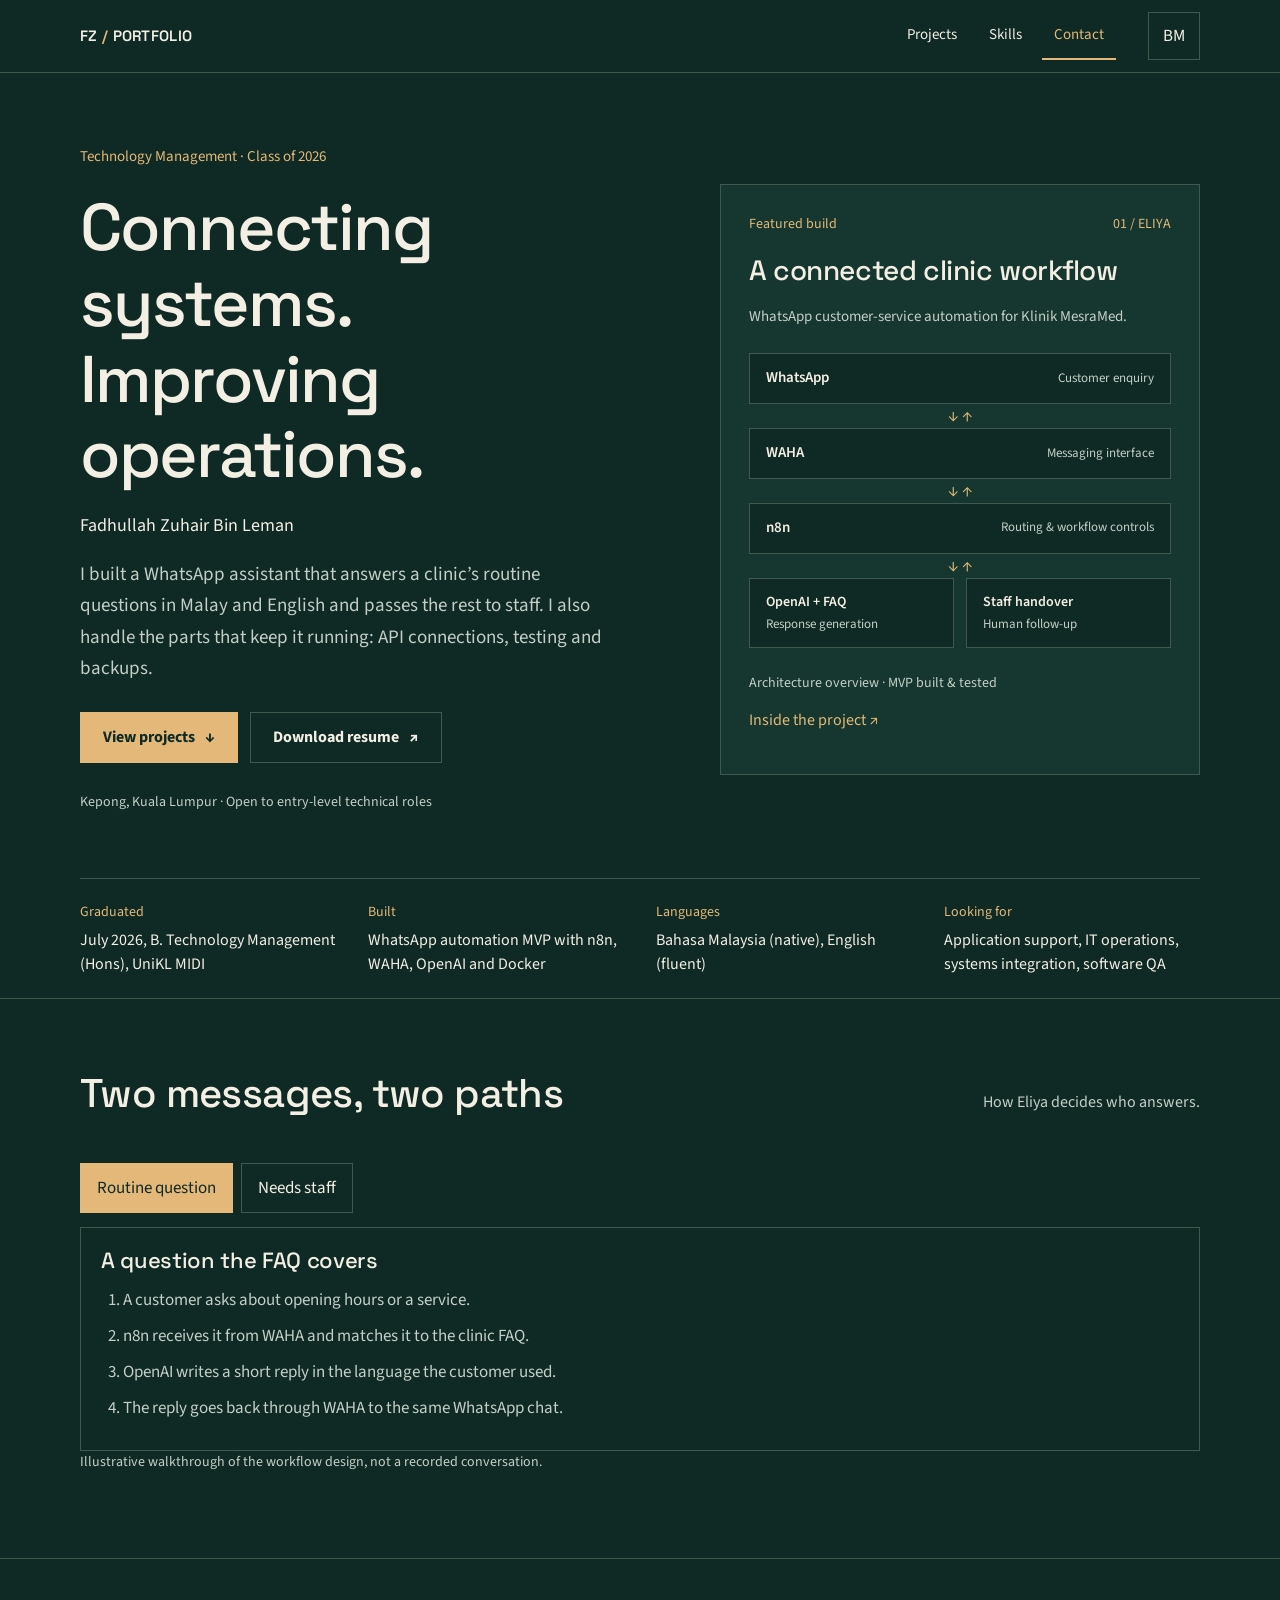
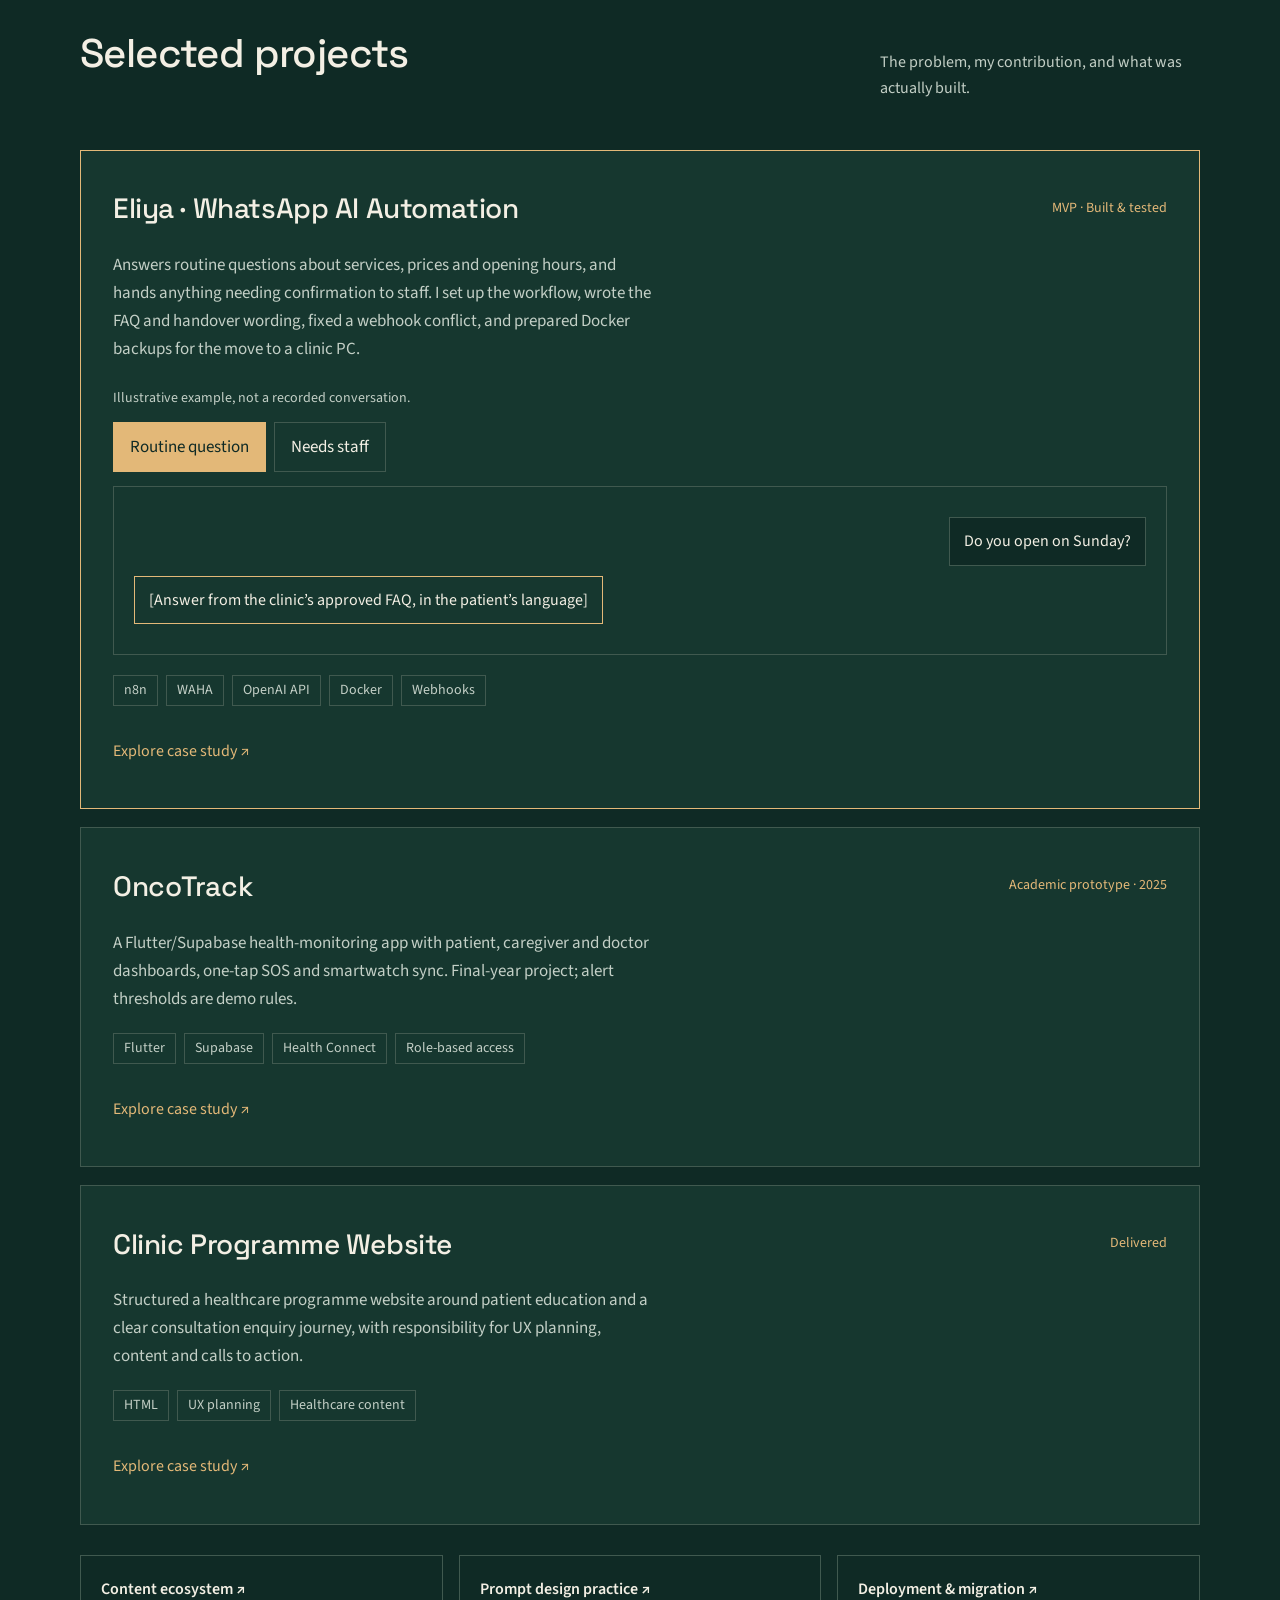
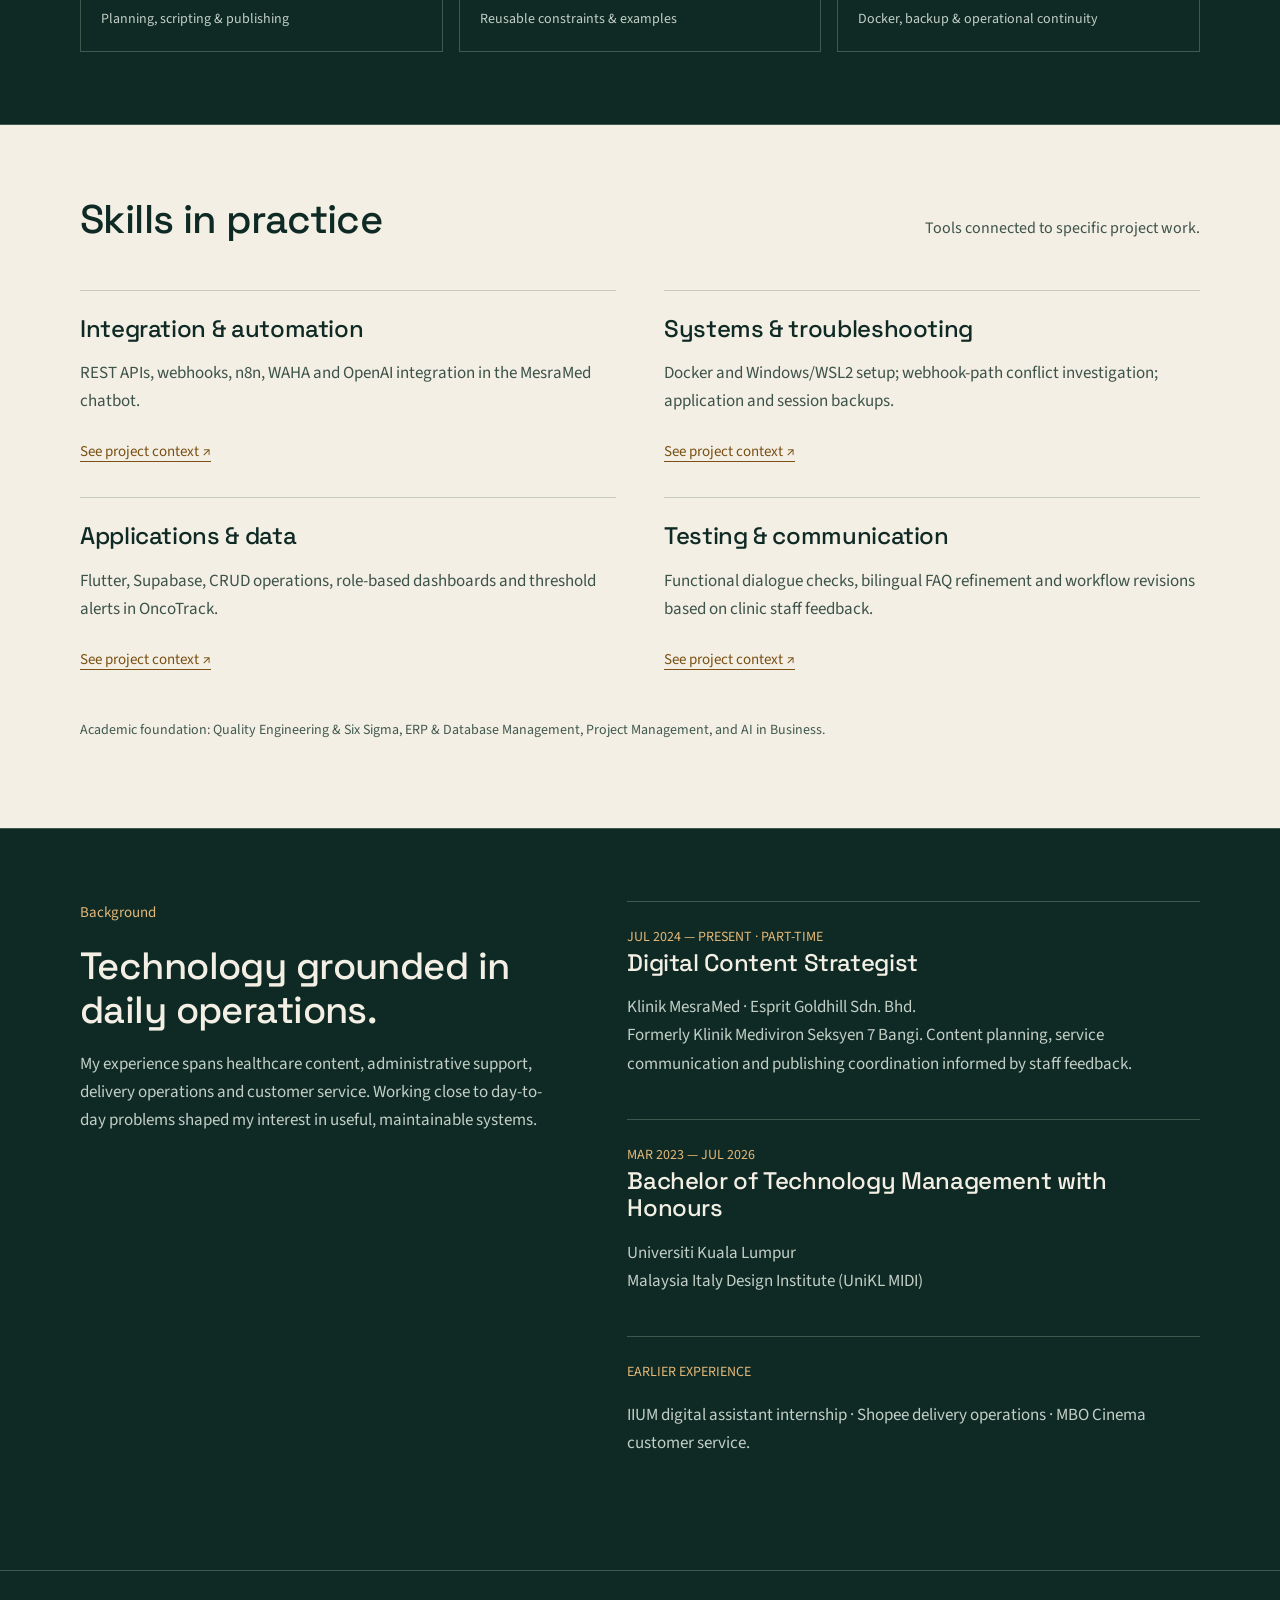
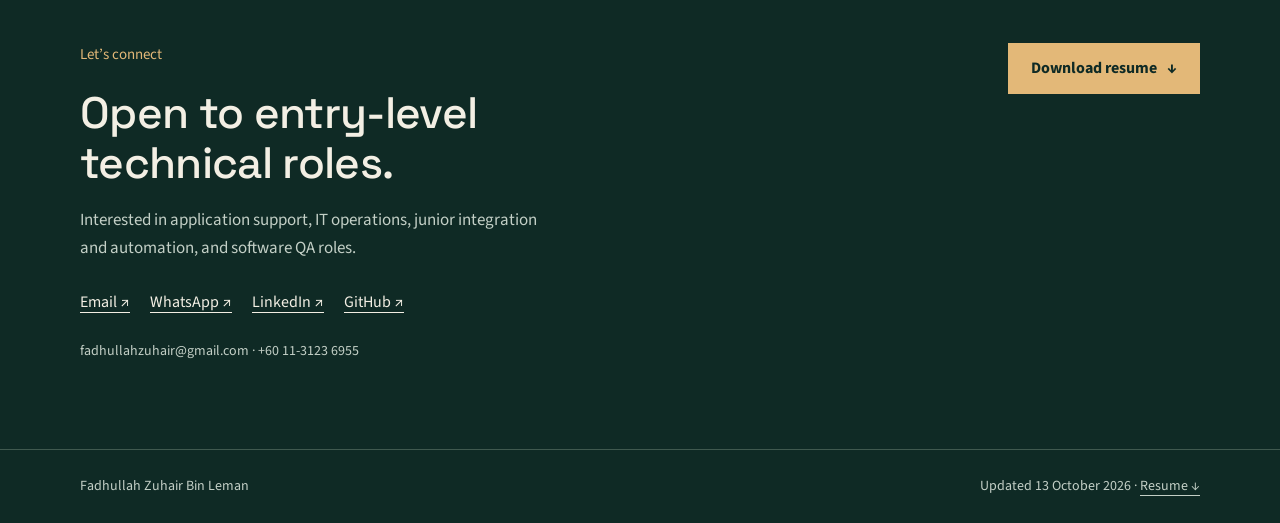
==== commit 5ff03037: "Add files via upload" ====
--- a/index.html
+++ b/index.html
@@ -1,816 +1,7 @@
-<!DOCTYPE html>
-<html lang="en" id="htmlRoot">
-<head>
-<meta charset="UTF-8">
-<meta name="viewport" content="width=device-width, initial-scale=1.0">
-<meta name="description" content="Fadhullah Zuhair Bin Leman — Technology Management student designing AI-assisted workflows for healthcare marketing and business operations.">
-<title>Fadhullah Zuhair Bin Leman — AI Solutions & Technology Management</title>
-<link rel="preconnect" href="https://fonts.googleapis.com">
-<link rel="preconnect" href="https://fonts.gstatic.com" crossorigin>
-<link href="https://fonts.googleapis.com/css2?family=Fraunces:opsz,wght@9..144,400;9..144,500;9..144,600;9..144,700&family=IBM+Plex+Sans:wght@400;500;600&family=IBM+Plex+Mono:wght@400;500&display=swap" rel="stylesheet">
-<style>
-  :root{
-    --ink:#0F2420; --ink-panel:#173630; --ink-panel-2:#1D423A;
-    --cream:#F3EEE2; --cream-line:#D9D0B8;
-    --amber:#C9903E; --amber-deep:#A6742E; --bronze:#B08968; --teal:#5D8F87;
-    --line:#33534A; --text-dim:#B7C4BC;
-    --serif:'Fraunces', serif; --sans:'IBM Plex Sans', sans-serif; --mono:'IBM Plex Mono', monospace;
-  }
-  *{box-sizing:border-box; margin:0; padding:0;}
-  html{scroll-behavior:smooth;}
-  body{ background:var(--ink); color:var(--cream); font-family:var(--sans); line-height:1.65; overflow-x:hidden; }
-  ::selection{ background:var(--amber); color:var(--ink); }
-  a{ color:inherit; }
-  @media (prefers-reduced-motion: reduce){ *{animation-duration:0.01ms !important; transition-duration:0.01ms !important; scroll-behavior:auto !important;} }
-  .wrap{ max-width:1100px; margin:0 auto; padding:0 32px; }
-  @media (max-width:480px){ .wrap{ padding:0 20px; } }
-  :focus-visible{ outline:2px solid var(--amber); outline-offset:3px; }
-  .lang-bm{ display:none; }
-  html.show-bm .lang-en{ display:none; }
-  html.show-bm .lang-bm{ display:block; }
-  html.show-bm .lang-bm.inline{ display:inline; }
-
-  /* ---------- LOADER ---------- */
-  #loader{
-    position:fixed; inset:0; z-index:999; background:var(--ink);
-    display:flex; flex-direction:column; align-items:center; justify-content:center;
-    transition:opacity 0.6s ease, visibility 0.6s ease;
-  }
-  #loader.hide{ opacity:0; visibility:hidden; pointer-events:none; }
-  #loader .ld-mark{ font-family:var(--mono); font-size:13px; letter-spacing:0.14em; color:var(--amber); margin-bottom:18px; }
-  #loader .ld-bar{ width:180px; height:1px; background:var(--line); position:relative; overflow:hidden; }
-  #loader .ld-bar i{ position:absolute; left:0; top:0; bottom:0; width:0%; background:var(--amber); }
-  #loader .ld-note{ font-family:var(--mono); font-size:10px; color:var(--text-dim); margin-top:14px; letter-spacing:0.06em; }
-
-  /* ---------- CURSOR SPOTLIGHT ---------- */
-  #glow{
-    position:fixed; width:380px; height:380px; border-radius:50%;
-    background:radial-gradient(circle, rgba(201,144,62,0.08), transparent 70%);
-    pointer-events:none; z-index:1; transform:translate(-50%,-50%); opacity:0; transition:opacity 0.3s;
-  }
-  @media (max-width:820px){ #glow{ display:none; } }
-
-  #progress{ position:fixed; top:0; left:0; height:2px; background:var(--amber); width:0%; z-index:200; transition:width 0.1s linear; }
-
-  /* ---------- BOTTOM SCROLL BAR ---------- */
-  #bottomBar{
-    position:fixed; left:50%; bottom:18px; z-index:150;
-    transform:translate(-50%, 24px); opacity:0; pointer-events:none;
-    display:flex; align-items:center; gap:2px;
-    background:rgba(15,36,32,0.94); backdrop-filter:blur(6px);
-    border:1px solid var(--line); border-radius:4px;
-    transition:opacity 0.3s ease, transform 0.3s ease;
-  }
-  #bottomBar.show{ opacity:1; transform:translate(-50%, 0); pointer-events:auto; }
-  #bottomBar button{
-    background:transparent; border:none; color:var(--text-dim);
-    font-family:var(--mono); cursor:pointer;
-    padding:11px 16px; display:flex; align-items:center; gap:7px;
-    border-right:1px solid var(--line); transition:color 0.2s;
-  }
-  #bottomBar button:last-child{ border-right:none; }
-  #bottomBar button:hover, #bottomBar button:focus-visible{ color:var(--amber); }
-  #bottomBar button svg{ width:13px; height:13px; }
-  #bottomBar .bb-current{
-    font-size:10px; letter-spacing:0.06em; text-transform:uppercase; color:var(--amber);
-    padding:11px 14px; border-right:1px solid var(--line); min-width:88px; text-align:center;
-  }
-  @media (max-width:560px){
-    #bottomBar{ left:16px; right:16px; transform:translateY(24px); width:auto; justify-content:space-between; }
-    #bottomBar.show{ transform:translateY(0); }
-    #bottomBar .bb-current{ display:none; }
-    #bottomBar button{ flex:1; justify-content:center; padding:13px 10px; }
-  }
-
-  /* ---------- NAV ---------- */
-  nav{ position:fixed; top:0; left:0; right:0; z-index:100; background:rgba(15,36,32,0.9); backdrop-filter:blur(6px); border-bottom:1px solid var(--line); }
-  nav .wrap{ display:flex; align-items:center; justify-content:space-between; height:60px; }
-  .nav-mark{ font-family:var(--mono); font-size:12px; letter-spacing:0.1em; color:var(--amber); text-decoration:none; }
-  .nav-links{ display:flex; align-items:center; gap:22px; list-style:none; }
-  .nav-links a{ font-family:var(--mono); font-size:10.5px; letter-spacing:0.05em; text-decoration:none; color:var(--text-dim); text-transform:uppercase; transition:color 0.2s; }
-  .nav-links a:hover, .nav-links a:focus-visible, .nav-links a.active{ color:var(--amber); }
-  #mobileMenu a.active{ color:var(--amber); }
-  #langToggle{ font-family:var(--mono); font-size:11px; letter-spacing:0.06em; background:transparent; border:1px solid var(--line); color:var(--text-dim); padding:6px 11px; cursor:pointer; transition:border-color 0.2s, color 0.2s; }
-  #langToggle:hover{ border-color:var(--amber); color:var(--amber); }
-  .nav-right{ display:flex; align-items:center; gap:10px; }
-  #navToggle{
-    display:none; background:transparent; border:1px solid var(--line); color:var(--text-dim);
-    font-family:var(--mono); font-size:11px; padding:6px 11px; cursor:pointer; line-height:1;
-  }
-  #navToggle:hover{ border-color:var(--amber); color:var(--amber); }
-  #mobileMenu{
-    position:fixed; top:60px; left:0; right:0; z-index:99;
-    background:rgba(15,36,32,0.97); backdrop-filter:blur(6px);
-    max-height:0; overflow:hidden; transition:max-height 0.3s ease;
-    border-bottom:1px solid var(--line);
-  }
-  #mobileMenu.open{ max-height:420px; }
-  #mobileMenu ul{ list-style:none; display:flex; flex-direction:column; padding:6px 32px 22px; }
-  #mobileMenu a{
-    font-family:var(--mono); font-size:13px; letter-spacing:0.05em; text-decoration:none;
-    color:var(--text-dim); text-transform:uppercase; padding:13px 0; border-bottom:1px solid var(--line);
-  }
-  #mobileMenu li:last-child a{ border-bottom:none; }
-  @media (max-width:900px){
-    .nav-links{ display:none; }
-    #navToggle{ display:inline-block; }
-  }
-
-  /* ---------- HERO ---------- */
-  header.hero{ min-height:96vh; min-height:96svh; display:flex; flex-direction:column; justify-content:center; padding-top:60px; position:relative; }
-  @media (max-width:600px){ header.hero{ min-height:auto; padding:110px 0 70px; } }
-  .hero-eyebrow{ font-family:var(--mono); font-size:12px; letter-spacing:0.14em; text-transform:uppercase; color:var(--teal); margin-bottom:22px; opacity:0; animation:riseIn 0.8s ease-out 0.1s forwards; }
-  .hero h1{ font-family:var(--serif); font-weight:600; font-size:clamp(2.3rem, 5.8vw, 4.4rem); line-height:1.06; letter-spacing:-0.01em; max-width:17ch; opacity:0; animation:riseIn 0.9s ease-out 0.25s forwards; }
-  .hero h1 em{ font-style:italic; color:var(--amber); font-weight:500; }
-  .hero-sub{ margin-top:26px; max-width:58ch; font-size:1.06rem; color:var(--text-dim); opacity:0; animation:riseIn 0.9s ease-out 0.4s forwards; }
-  .hero-meta{ margin-top:38px; display:flex; gap:34px; flex-wrap:wrap; opacity:0; animation:riseIn 0.9s ease-out 0.55s forwards; }
-  .hero-meta div{ border-left:2px solid var(--amber); padding-left:12px; }
-  .hero-meta .hm-label{ font-family:var(--mono); font-size:10px; letter-spacing:0.08em; text-transform:uppercase; color:var(--text-dim); }
-  .hero-meta .hm-value{ font-size:0.94rem; margin-top:4px; max-width:26ch; }
-  @keyframes riseIn{ from{opacity:0; transform:translateY(16px);} to{opacity:1; transform:translateY(0);} }
-  .scroll-cue{ position:absolute; bottom:32px; left:32px; display:flex; align-items:center; gap:8px; font-family:var(--mono); font-size:10px; color:var(--text-dim); letter-spacing:0.06em; }
-  .scroll-cue .line{ width:28px; height:1px; background:var(--teal); animation:pulse 2s ease-in-out infinite; }
-  @keyframes pulse{ 0%,100%{opacity:0.25;} 50%{opacity:1;} }
-
-  /* ---------- SECTIONS ---------- */
-  section{ padding:92px 0; }
-  @media (max-width:700px){ section{ padding:56px 0; } }
-  .section-head{ display:flex; align-items:baseline; gap:16px; margin-bottom:48px; border-bottom:1px solid var(--line); padding-bottom:18px; }
-  .section-num{ font-family:var(--mono); font-size:12px; color:var(--amber); }
-  .section-head h2{ font-family:var(--serif); font-weight:600; font-size:clamp(1.45rem, 3vw, 2.05rem); }
-  .section-head p{ font-family:var(--mono); font-size:11px; color:var(--text-dim); margin-left:auto; text-align:right; max-width:32ch; }
-  @media (max-width:640px){
-    .section-head{ flex-wrap:wrap; }
-    .section-head p{ text-align:left; margin-left:0; max-width:none; flex-basis:100%; }
-  }
-  .reveal{ opacity:0; transform:translateY(20px); transition:opacity 0.7s ease, transform 0.7s ease; }
-  .reveal.in{ opacity:1; transform:translateY(0); }
-
-  /* ---------- STORY ---------- */
-  #story .grid{ display:grid; grid-template-columns:1.15fr 0.85fr; gap:56px; }
-  #story p{ color:var(--text-dim); margin-bottom:16px; font-size:1.01rem; max-width:60ch; }
-  #story .objective{ background:var(--ink-panel); border:1px solid var(--line); padding:26px; }
-  #story .objective .label{ font-family:var(--mono); font-size:11px; color:var(--teal); letter-spacing:0.1em; text-transform:uppercase; margin-bottom:12px; display:block; }
-  #story .objective p{ color:var(--cream); font-size:0.97rem; margin-bottom:0; }
-  @media (max-width:840px){ #story .grid{ grid-template-columns:1fr; } }
-
-  /* ---------- TIMELINE ---------- */
-  .path-track{ margin-top:8px; }
-  .path-track svg{ width:100%; height:auto; display:block; }
-  .path-line{ fill:none; stroke:var(--line); stroke-width:2; }
-  .path-line-draw{ fill:none; stroke:var(--amber); stroke-width:2; stroke-dasharray:1400; stroke-dashoffset:1400; transition:stroke-dashoffset 1.5s ease; }
-  .path-line-draw.in{ stroke-dashoffset:0; }
-  .node-dot{ fill:var(--ink); stroke:var(--amber); stroke-width:2.5; }
-  .node-dot.future{ stroke:var(--teal); stroke-dasharray:3 3; }
-  .journey-list{ display:grid; grid-template-columns:repeat(6,1fr); gap:14px; margin-top:20px; }
-  @media (max-width:1024px){ .journey-list{ grid-template-columns:repeat(4,1fr); } }
-  .journey-item{ border-top:2px solid var(--line); padding-top:14px; transition:border-color 0.3s; }
-  .journey-item:hover, .journey-item:focus-within{ border-top-color:var(--amber); }
-  .journey-item .ji-index{ font-family:var(--mono); font-size:10px; color:var(--amber); }
-  .journey-item h3{ font-family:var(--serif); font-weight:600; font-size:0.96rem; margin-top:8px; min-height:2.4em; }
-  .journey-item .ji-org{ font-size:0.78rem; color:var(--text-dim); margin-top:6px; }
-  .journey-item.future{ border-top-color:var(--teal); }
-  .journey-item.future .ji-index{ color:var(--teal); }
-  @media (max-width:900px){ .journey-list{ grid-template-columns:repeat(3,1fr); } }
-  @media (max-width:560px){ .journey-list{ grid-template-columns:repeat(2,1fr); } }
-
-  /* ---------- PHILOSOPHY (cream break) ---------- */
-  #philosophy{ background:var(--cream); color:var(--ink); }
-  #philosophy .section-head{ border-bottom-color:var(--cream-line); }
-  #philosophy .section-head p{ color:#6b6252; }
-  #philosophy .section-num{ color:var(--amber-deep); }
-  .phil-grid{ display:grid; grid-template-columns:repeat(2,1fr); gap:36px 56px; }
-  .phil-item h4{ font-family:var(--serif); font-size:1.12rem; font-weight:600; margin-bottom:8px; }
-  .phil-item p{ font-size:0.93rem; color:#5a5343; max-width:52ch; }
-  @media (max-width:820px){ .phil-grid{ grid-template-columns:1fr; } }
-
-  /* ---------- WORKFLOW DIAGRAM ---------- */
-  .workflow-diagram{ margin-top:8px; overflow-x:auto; -webkit-overflow-scrolling:touch; }
-  .workflow-diagram svg{ width:100%; height:auto; min-width:640px; display:block; }
-  .workflow-scroll-hint{ display:none; font-family:var(--mono); font-size:10px; color:var(--text-dim); margin-top:10px; }
-  @media (max-width:700px){ .workflow-scroll-hint{ display:block; } }
-  .wf-step-label{ font-family:var(--mono); font-size:11px; fill:var(--cream); }
-  .wf-step-num{ font-family:var(--mono); font-size:10px; fill:var(--amber); }
-  .workflow-legend{ display:grid; grid-template-columns:repeat(4,1fr); gap:20px; margin-top:32px; }
-  .wf-item h4{ font-family:var(--mono); font-size:11px; color:var(--amber); text-transform:uppercase; letter-spacing:0.06em; margin-bottom:6px; }
-  .wf-item p{ font-size:0.85rem; color:var(--text-dim); }
-  @media (max-width:820px){ .workflow-legend{ grid-template-columns:repeat(2,1fr); } }
-
-  /* ---------- TOOL ECOSYSTEM ---------- */
-  .tool-eco{ display:grid; grid-template-columns:repeat(2,1fr); gap:1px; background:var(--line); border:1px solid var(--line); }
-  .tool-eco-cell{ background:var(--ink); padding:24px; }
-  .tool-eco-cell .te-name{ font-family:var(--serif); font-size:1.1rem; font-weight:600; margin-bottom:8px; }
-  .tool-eco-cell .te-when{ font-family:var(--mono); font-size:10px; letter-spacing:0.06em; text-transform:uppercase; color:var(--teal); margin-bottom:10px; display:block; }
-  .tool-eco-cell p{ font-size:0.88rem; color:var(--text-dim); }
-  @media (max-width:820px){ .tool-eco{ grid-template-columns:1fr; } }
-
-  /* ---------- SOLUTIONS / CASE STUDIES ---------- */
-  .status-pill{
-    font-family:var(--mono); font-size:9.5px; letter-spacing:0.08em; text-transform:uppercase;
-    padding:4px 9px; border:1px solid var(--line); display:inline-block;
-  }
-  .status-pill.live{ color:var(--teal); border-color:var(--teal); }
-  .status-pill.progress{ color:var(--amber); border-color:var(--amber); }
-  .status-pill.concept{ color:var(--bronze); border-color:var(--bronze); }
-
-  .solution{ border-top:1px solid var(--line); padding:34px 0; }
-  .solution:last-child{ border-bottom:1px solid var(--line); }
-  .solution-top{ display:flex; justify-content:space-between; align-items:baseline; gap:16px; flex-wrap:wrap; margin-bottom:6px; }
-  .solution-top h3{ font-family:var(--serif); font-size:1.35rem; font-weight:600; }
-  .solution-cat{ font-family:var(--mono); font-size:10.5px; color:var(--teal); text-transform:uppercase; letter-spacing:0.05em; margin-bottom:14px; }
-  .solution-overview{ color:var(--text-dim); font-size:0.95rem; max-width:70ch; margin-bottom:16px; }
-
-  .solution details{ margin-top:6px; }
-  .solution summary{
-    cursor:pointer; font-family:var(--mono); font-size:11px; letter-spacing:0.06em; text-transform:uppercase;
-    color:var(--amber); padding:10px 0; list-style:none; display:flex; align-items:center; gap:8px;
-  }
-  .solution summary::before{ content:"+"; font-family:var(--mono); }
-  .solution details[open] summary::before{ content:"–"; }
-  .solution summary::-webkit-details-marker{ display:none; }
-  .solution-body{ padding:8px 0 4px; display:grid; grid-template-columns:repeat(2,1fr); gap:18px 40px; }
-  .sb-block .sb-label{ font-family:var(--mono); font-size:10px; letter-spacing:0.08em; text-transform:uppercase; color:var(--teal); display:block; margin-bottom:4px; }
-  .sb-block p{ color:var(--text-dim); font-size:0.9rem; }
-  .solution-tags{ display:flex; flex-wrap:wrap; gap:8px; margin-top:16px; }
-  .solution-tags span{ font-family:var(--mono); font-size:10px; color:var(--teal); border:1px solid var(--line); padding:4px 8px; }
-  .case-link{
-    display:inline-flex; align-items:center; gap:6px; margin-top:16px;
-    font-family:var(--mono); font-size:11px; letter-spacing:0.05em; text-transform:uppercase;
-    color:var(--amber); text-decoration:none; border-bottom:1px solid var(--amber-deep); padding-bottom:2px;
-  }
-  .case-link:hover{ border-bottom-style:solid; }
-  .case-link svg{ width:12px; height:12px; }
-  @media (max-width:760px){ .solution-body{ grid-template-columns:1fr; } }
-
-  /* ---------- PROMPT GALLERY ---------- */
-  .prompt-title{ font-family:var(--mono); font-size:11px; color:var(--text-dim); letter-spacing:0.04em; margin:30px 0 10px; }
-  .prompt-title:first-of-type{ margin-top:0; }
-  .prompt-flow{ border:1px solid var(--line); }
-  .prompt-row{ display:grid; grid-template-columns:120px 1fr; border-bottom:1px solid var(--line); }
-  .prompt-row:last-child{ border-bottom:none; }
-  .prompt-row .pr-label{ font-family:var(--mono); font-size:10px; letter-spacing:0.08em; text-transform:uppercase; padding:16px; border-right:1px solid var(--line); color:var(--teal); display:flex; align-items:center; }
-  .prompt-row.impact .pr-label{ color:var(--amber); }
-  .prompt-row .pr-body{ padding:16px 20px; font-size:0.9rem; color:var(--text-dim); }
-  .prompt-row.before .pr-label{ color:var(--bronze); }
-  @media (max-width:700px){ .prompt-row{ grid-template-columns:1fr; } .prompt-row .pr-label{ border-right:none; border-bottom:1px solid var(--line); } }
-
-  /* ---------- ROADMAP ---------- */
-  .roadmap{ position:relative; padding-left:22px; }
-  .roadmap::before{ content:""; position:absolute; left:5px; top:6px; bottom:6px; width:1px; background:var(--line); }
-  .rm-item{ position:relative; padding-bottom:26px; }
-  .rm-item:last-child{ padding-bottom:0; }
-  .rm-item::before{ content:""; position:absolute; left:-22px; top:4px; width:10px; height:10px; border-radius:50%; background:var(--ink); border:2px solid var(--amber); }
-  .rm-item.done::before{ background:var(--amber); }
-  .rm-status{ font-family:var(--mono); font-size:10px; letter-spacing:0.08em; text-transform:uppercase; color:var(--teal); }
-  .rm-item h4{ font-family:var(--serif); font-size:1.05rem; margin:5px 0 5px; }
-  .rm-item p{ color:var(--text-dim); font-size:0.88rem; max-width:58ch; }
-
-  .future-grid{ display:grid; grid-template-columns:repeat(3,1fr); gap:1px; background:var(--line); border:1px solid var(--line); margin-top:40px; }
-  .future-cell{ background:var(--ink); padding:22px; }
-  .future-cell .fc-label{ font-family:var(--mono); font-size:10px; color:var(--bronze); text-transform:uppercase; letter-spacing:0.06em; margin-bottom:8px; display:block; }
-  .future-cell h4{ font-family:var(--serif); font-size:1.02rem; margin-bottom:8px; }
-  .future-cell p{ font-size:0.85rem; color:var(--text-dim); }
-  @media (max-width:820px){ .future-grid{ grid-template-columns:1fr; } }
-
-  /* ---------- CONTACT (conversational) ---------- */
-  .chat-window{ border:1px solid var(--line); background:var(--ink-panel); max-width:640px; }
-  .chat-log{ padding:24px; display:flex; flex-direction:column; gap:14px; }
-  .bubble{ max-width:80%; padding:11px 15px; font-size:0.92rem; border-radius:2px; }
-  .bubble.them{ background:var(--ink); border:1px solid var(--line); align-self:flex-start; color:var(--text-dim); }
-  .bubble.me{ background:var(--amber); color:var(--ink); align-self:flex-end; font-family:var(--mono); font-size:0.85rem; }
-  .chat-input-row{ border-top:1px solid var(--line); padding:16px 24px; display:flex; justify-content:space-between; gap:16px; flex-wrap:wrap; }
-  .chat-input-row .ci-item{ font-family:var(--mono); font-size:11px; }
-  .chat-input-row .ci-label{ color:var(--text-dim); text-transform:uppercase; letter-spacing:0.06em; font-size:10px; display:block; margin-bottom:4px; }
-  .chat-input-row .ci-value{ color:var(--amber); border-bottom:1px dashed var(--amber-deep); padding-bottom:2px; text-decoration:none; }
-  .chat-input-row .ci-value:hover{ border-bottom-style:solid; }
-
-  footer{ padding:52px 0 40px; }
-  footer .foot-grid{ display:flex; justify-content:space-between; flex-wrap:wrap; gap:20px; border-top:1px solid var(--line); padding-top:26px; }
-  footer .foot-name{ font-family:var(--serif); font-size:1.15rem; }
-  footer .foot-meta{ font-family:var(--mono); font-size:11px; color:var(--text-dim); }
-
-  h2, h3{ color:var(--cream); }
-  #philosophy h2, #philosophy h3, #philosophy h4{ color:var(--ink); }
-</style>
-</head>
-<body>
-
-<div id="loader">
-  <div class="ld-mark">FZL</div>
-  <div class="ld-bar"><i id="ldBar"></i></div>
-  <div class="ld-note">
-    <span class="lang-en">loading portfolio</span><span class="lang-bm">memuatkan portfolio</span>
-  </div>
-</div>
-
-<div id="glow"></div>
-<div id="progress"></div>
-
-<div id="bottomBar" aria-label="Section scroll controls">
-  <button id="bbUp" aria-label="Previous section">
-    <svg viewBox="0 0 24 24" fill="none" stroke="currentColor" stroke-width="2" stroke-linecap="round" stroke-linejoin="round"><path d="M18 15l-6-6-6 6"/></svg>
-  </button>
-  <span class="bb-current" id="bbCurrent">Top</span>
-  <button id="bbDown" aria-label="Next section">
-    <svg viewBox="0 0 24 24" fill="none" stroke="currentColor" stroke-width="2" stroke-linecap="round" stroke-linejoin="round"><path d="M6 9l6 6 6-6"/></svg>
-  </button>
-  <button id="bbTop" aria-label="Back to top">
-    <svg viewBox="0 0 24 24" fill="none" stroke="currentColor" stroke-width="2" stroke-linecap="round" stroke-linejoin="round"><path d="M12 19V5M5 12l7-7 7 7"/></svg>
-    <span class="lang-en inline">Top</span><span class="lang-bm inline">Atas</span>
-  </button>
-</div>
-
-<nav>
-  <div class="wrap">
-    <a href="#top" class="nav-mark">FZL</a>
-    <ul class="nav-links">
-      <li><a href="#story">Story</a></li>
-      <li><a href="#philosophy">Philosophy</a></li>
-      <li><a href="#solutions">Solutions</a></li>
-      <li><a href="#prompts">Prompts</a></li>
-      <li><a href="#roadmap">Roadmap</a></li>
-      <li><a href="#contact">Contact</a></li>
-    </ul>
-    <div class="nav-right">
-      <button id="langToggle" aria-label="Switch language">BM</button>
-      <button id="navToggle" aria-label="Toggle menu" aria-expanded="false" aria-controls="mobileMenu">&#9776;</button>
-    </div>
-  </div>
-</nav>
-<div id="mobileMenu">
-  <ul>
-    <li><a href="#story">Story</a></li>
-    <li><a href="#philosophy">Philosophy</a></li>
-    <li><a href="#solutions">Solutions</a></li>
-    <li><a href="#prompts">Prompts</a></li>
-    <li><a href="#roadmap">Roadmap</a></li>
-    <li><a href="#contact">Contact</a></li>
-  </ul>
-</div>
-
-<header class="hero" id="top">
-  <div class="wrap">
-    <div class="hero-eyebrow">
-      <span class="lang-en">Final-Year Technology Management Student — UniKL MIDI</span>
-      <span class="lang-bm">Pelajar Tahun Akhir Teknologi Pengurusan — UniKL MIDI</span>
-    </div>
-    <h1>
-      <span class="lang-en">Fadhullah Zuhair Bin Leman. I design AI-assisted systems for <em>real operational problems</em>.</span>
-      <span class="lang-bm">Fadhullah Zuhair Bin Leman. Saya reka bentuk sistem berbantukan AI untuk <em>masalah operasi sebenar</em>.</span>
-    </h1>
-    <p class="hero-sub">
-      <span class="lang-en">Healthcare marketing, workflow prompts, early-stage automation — built from four industries of hands-on experience before AI was ever part of the toolkit.</span>
-      <span class="lang-bm">Pemasaran kesihatan, prompt aliran kerja, automasi peringkat awal — dibina daripada empat industri pengalaman sebenar sebelum AI menjadi sebahagian daripada alatan.</span>
-    </p>
-    <div class="hero-meta">
-      <div>
-        <div class="hm-label"><span class="lang-en">Currently</span><span class="lang-bm">Kini</span></div>
-        <div class="hm-value"><span class="lang-en">Digital Marketing Intern, Klinik Mediviron (Esprit Goldhill Sdn. Bhd.)</span><span class="lang-bm">Digital Marketing Intern, Klinik Mediviron (Esprit Goldhill Sdn. Bhd.)</span></div>
-      </div>
-      <div>
-        <div class="hm-label"><span class="lang-en">Focus</span><span class="lang-bm">Fokus</span></div>
-        <div class="hm-value"><span class="lang-en">Prompt engineering, AI-assisted marketing, technology management</span><span class="lang-bm">Prompt engineering, pemasaran berbantukan AI, pengurusan teknologi</span></div>
-      </div>
-    </div>
-  </div>
-  <div class="scroll-cue"><span class="line"></span><span class="lang-en">SCROLL</span><span class="lang-bm">SKROL</span></div>
-</header>
-
-<main>
-
-  <section id="story">
-    <div class="wrap">
-      <div class="section-head"><span class="section-num">01</span><h2><span class="lang-en">Professional Story</span><span class="lang-bm">Cerita Profesional</span></h2></div>
-      <div class="grid">
-        <div>
-          <p class="reveal"><span class="lang-en">Final-year Technology Management student at UniKL MIDI, working across Artificial Intelligence, Prompt Engineering, Digital Marketing and Product Development. The interest isn't in AI as a novelty — it's in what AI makes possible once you already understand how a business runs.</span><span class="lang-bm">Pelajar tahun akhir Teknologi Pengurusan di UniKL MIDI, aktif dalam Artificial Intelligence, Prompt Engineering, Digital Marketing dan Product Development. Minat bukan pada AI sebagai sesuatu yang baharu, tetapi pada apa yang AI mampu buat apabila seseorang sudah faham cara sesebuah perniagaan berfungsi.</span></p>
-          <p class="reveal"><span class="lang-en">That understanding came from four different industries — entertainment, logistics, education, and healthcare — before AI ever entered the picture. Each role forced a different kind of problem-solving: crowd flow in a cinema, delivery routes for Shopee, academic documentation at IIUM, and now medical content and web strategy at a clinic.</span><span class="lang-bm">Kefahaman itu terbentuk hasil empat industri berbeza — hiburan, logistik, pendidikan, dan penjagaan kesihatan — sebelum AI masuk ke dalam gambaran. Setiap peranan menuntut jenis penyelesaian masalah yang berbeza: aliran pelanggan di pawagam, laluan penghantaran untuk Shopee, dokumentasi akademik di IIUM, dan kini kandungan perubatan serta strategi web di sebuah klinik.</span></p>
-          <p class="reveal"><span class="lang-en">AI now sits underneath most of that work — research, content drafting, technical documentation, mobile app prototyping, and campaign planning — and is starting to extend into small automations and a support chatbot still in progress.</span><span class="lang-bm">AI kini menyokong sebahagian besar kerja tersebut — penyelidikan, draf kandungan, dokumentasi teknikal, prototaip aplikasi mudah alih, dan perancangan kempen — dan mula meluas kepada automasi kecil serta chatbot sokongan yang masih dalam pembangunan.</span></p>
-        </div>
-        <div class="objective reveal">
-          <span class="label">Career Objective</span>
-          <p><span class="lang-en">To become an AI Prompt Engineer who understands business processes well enough to find the real problem first — then build the AI solution that actually moves the operation forward.</span><span class="lang-bm">Menjadi AI Prompt Engineer yang memahami proses perniagaan dengan cukup mendalam untuk mengenal pasti masalah sebenar dahulu — kemudian membina penyelesaian AI yang benar-benar menggerakkan operasi ke hadapan.</span></p>
-        </div>
-      </div>
-    </div>
-  </section>
-
-  <section id="journey">
-    <div class="wrap">
-      <div class="section-head">
-        <span class="section-num">02</span><h2><span class="lang-en">Career Timeline</span><span class="lang-bm">Garis Masa Kerjaya</span></h2>
-        <p><span class="lang-en">One path, six points — from daily operations to AI</span><span class="lang-bm">Satu laluan, enam noktah — dari operasi harian kepada AI</span></p>
-      </div>
-      <div class="path-track reveal">
-        <svg viewBox="0 0 1200 140" preserveAspectRatio="none" aria-hidden="true">
-          <path class="path-line" d="M 40 100 C 200 100, 220 40, 380 40 S 560 100, 700 100 S 900 40, 1000 40 S 1140 70, 1160 70" />
-          <path class="path-line-draw" id="journeyPath" d="M 40 100 C 200 100, 220 40, 380 40 S 560 100, 700 100 S 900 40, 1000 40 S 1140 70, 1160 70" />
-          <circle class="node-dot" cx="40" cy="100" r="6"></circle>
-          <circle class="node-dot" cx="380" cy="40" r="6"></circle>
-          <circle class="node-dot" cx="700" cy="100" r="6"></circle>
-          <circle class="node-dot" cx="1000" cy="40" r="6"></circle>
-          <circle class="node-dot future" cx="1160" cy="70" r="6"></circle>
-        </svg>
-      </div>
-      <div class="journey-list">
-        <div class="journey-item reveal"><div class="ji-index">01 · <span class="lang-en">Operations</span><span class="lang-bm">Operasi</span></div><h3>Cinema Usher</h3><div class="ji-org"><span class="lang-en">MBO Cinema, Brem Mall — 3 months.</span><span class="lang-bm">MBO Cinema, Brem Mall — 3 bulan.</span></div></div>
-        <div class="journey-item reveal"><div class="ji-index">02 · <span class="lang-en">Logistics</span><span class="lang-bm">Logistik</span></div><h3>Shopee Courier</h3><div class="ji-org"><span class="lang-en">Delivery management, route planning.</span><span class="lang-bm">Pengurusan penghantaran, perancangan laluan.</span></div></div>
-        <div class="journey-item reveal"><div class="ji-index">03 · <span class="lang-en">Education</span><span class="lang-bm">Pendidikan</span></div><h3>Digital Assistant (Internship)</h3><div class="ji-org"><span class="lang-en">IIUM, under Assoc. Prof. Dr. Betania Kartika Muflih.</span><span class="lang-bm">IIUM, di bawah Assoc. Prof. Dr. Betania Kartika Muflih.</span></div></div>
-        <div class="journey-item reveal"><div class="ji-index">04 · <span class="lang-en">Digital Content</span><span class="lang-bm">Kandungan Digital</span></div><h3>Script Writer &amp; Content Editor</h3><div class="ji-org"><span class="lang-en">Social scripts, AI-assisted research.</span><span class="lang-bm">Skrip media sosial, dibantu AI untuk penyelidikan.</span></div></div>
-        <div class="journey-item reveal"><div class="ji-index">05 · <span class="lang-en">Digital Marketing</span><span class="lang-bm">Pemasaran Digital</span></div><h3>Digital Marketing Intern</h3><div class="ji-org"><span class="lang-en">Esprit Goldhill Sdn. Bhd. at Klinik Mediviron Seksyen 7 Bangi.</span><span class="lang-bm">Esprit Goldhill Sdn. Bhd. di Klinik Mediviron Seksyen 7 Bangi.</span></div></div>
-        <div class="journey-item future reveal"><div class="ji-index">06 · <span class="lang-en">Direction</span><span class="lang-bm">Hala Tuju</span></div><h3>AI Prompt Engineer</h3><div class="ji-org"><span class="lang-en">Building AI-driven workflows that raise productivity.</span><span class="lang-bm">Membina aliran kerja berasaskan AI yang meningkatkan produktiviti.</span></div></div>
-      </div>
-    </div>
-  </section>
-
-  <section id="philosophy">
-    <div class="wrap">
-      <div class="section-head"><span class="section-num">03</span><h2><span class="lang-en">AI Philosophy</span><span class="lang-bm">Falsafah AI</span></h2></div>
-      <div class="phil-grid">
-        <div class="phil-item"><h4><span class="lang-en">AI is leverage, not a shortcut</span><span class="lang-bm">AI ialah leverage, bukan jalan pintas</span></h4><p><span class="lang-en">It removes the time cost of a first draft. It doesn't remove the responsibility to check that the draft is right.</span><span class="lang-bm">Ia menghapuskan kos masa untuk draf pertama. Ia tidak menghapuskan tanggungjawab untuk menyemak sama ada draf itu betul.</span></p></div>
-        <div class="phil-item"><h4><span class="lang-en">Understand the business before the tool</span><span class="lang-bm">Fahami perniagaan sebelum alat</span></h4><p><span class="lang-en">Four industries before AI taught the same lesson each time: the tool changes, the discipline of finding the actual problem doesn't.</span><span class="lang-bm">Empat industri sebelum AI mengajar pengajaran yang sama setiap kali: alat berubah, disiplin mencari masalah sebenar tidak berubah.</span></p></div>
-        <div class="phil-item"><h4><span class="lang-en">Ship the small thing before the big thing</span><span class="lang-bm">Hantar perkara kecil dahulu sebelum yang besar</span></h4><p><span class="lang-en">The chatbot below is still incomplete for a reason: a rushed assistant that gives a wrong medical answer is worse than no assistant at all.</span><span class="lang-bm">Chatbot di bawah masih belum lengkap atas sebab tertentu: pembantu yang tergesa-gesa dan memberi jawapan perubatan salah lebih teruk daripada tiada pembantu langsung.</span></p></div>
-        <div class="phil-item"><h4><span class="lang-en">Write for the reader, not the algorithm</span><span class="lang-bm">Tulis untuk pembaca, bukan algoritma</span></h4><p><span class="lang-en">Especially in healthcare content: a patient reading a script has to trust it before they act on it.</span><span class="lang-bm">Terutamanya dalam kandungan kesihatan: pesakit yang membaca skrip perlu mempercayainya sebelum bertindak.</span></p></div>
-      </div>
-    </div>
-  </section>
-
-  <section id="workflow">
-    <div class="wrap">
-      <div class="section-head">
-        <span class="section-num">04</span><h2><span class="lang-en">How AI Enters the Work</span><span class="lang-bm">Cara AI Masuk Dalam Kerja</span></h2>
-        <p><span class="lang-en">The same seven-step loop, regardless of the task</span><span class="lang-bm">Gelung tujuh langkah yang sama, tidak kira tugasan</span></p>
-      </div>
-      <div class="workflow-diagram reveal">
-        <svg viewBox="0 0 1100 200" xmlns="http://www.w3.org/2000/svg" role="img" aria-label="AI workflow: idea, research, prompt, iteration, validation, automation, delivery">
-          <line x1="60" y1="100" x2="1040" y2="100" stroke="#33534A" stroke-width="1.5"></line>
-          <g font-family="IBM Plex Mono">
-            <g transform="translate(60,100)"><circle r="7" fill="#0F2420" stroke="#C9903E" stroke-width="2.5"></circle><text class="wf-step-num" x="0" y="-22" text-anchor="middle">01</text><text class="wf-step-label" x="0" y="34" text-anchor="middle">Idea</text></g>
-            <g transform="translate(223,100)"><circle r="7" fill="#0F2420" stroke="#C9903E" stroke-width="2.5"></circle><text class="wf-step-num" x="0" y="-22" text-anchor="middle">02</text><text class="wf-step-label" x="0" y="34" text-anchor="middle">Research</text></g>
-            <g transform="translate(386,100)"><circle r="7" fill="#0F2420" stroke="#C9903E" stroke-width="2.5"></circle><text class="wf-step-num" x="0" y="-22" text-anchor="middle">03</text><text class="wf-step-label" x="0" y="34" text-anchor="middle">Prompt</text></g>
-            <g transform="translate(549,100)"><circle r="7" fill="#0F2420" stroke="#C9903E" stroke-width="2.5"></circle><text class="wf-step-num" x="0" y="-22" text-anchor="middle">04</text><text class="wf-step-label" x="0" y="34" text-anchor="middle">Iteration</text></g>
-            <g transform="translate(712,100)"><circle r="7" fill="#0F2420" stroke="#C9903E" stroke-width="2.5"></circle><text class="wf-step-num" x="0" y="-22" text-anchor="middle">05</text><text class="wf-step-label" x="0" y="34" text-anchor="middle">Validation</text></g>
-            <g transform="translate(875,100)"><circle r="7" fill="#0F2420" stroke="#5D8F87" stroke-width="2.5"></circle><text class="wf-step-num" x="0" y="-22" text-anchor="middle">06</text><text class="wf-step-label" x="0" y="34" text-anchor="middle">Automation</text></g>
-            <g transform="translate(1040,100)"><circle r="7" fill="#0F2420" stroke="#5D8F87" stroke-width="2.5"></circle><text class="wf-step-num" x="0" y="-22" text-anchor="middle">07</text><text class="wf-step-label" x="0" y="34" text-anchor="middle">Delivery</text></g>
-          </g>
-        </svg>
-      </div>
-      <div class="workflow-scroll-hint"><span class="lang-en">&#8592; swipe to see all seven steps</span><span class="lang-bm">&#8592; leret untuk lihat semua tujuh langkah</span></div>
-      <div class="workflow-legend">
-        <div class="wf-item"><h4><span class="lang-en">Idea &amp; Research</span><span class="lang-bm">Idea &amp; Penyelidikan</span></h4><p><span class="lang-en">Start from the actual business question, not the tool.</span><span class="lang-bm">Mula dari soalan perniagaan sebenar, bukan alatnya.</span></p></div>
-        <div class="wf-item"><h4><span class="lang-en">Prompt &amp; Iteration</span><span class="lang-bm">Prompt &amp; Iterasi</span></h4><p><span class="lang-en">First prompts are rarely final. Constraints get added round by round.</span><span class="lang-bm">Prompt pertama jarang jadi versi akhir. Batasan ditambah pusingan demi pusingan.</span></p></div>
-        <div class="wf-item"><h4><span class="lang-en">Validation</span><span class="lang-bm">Pengesahan</span></h4><p><span class="lang-en">Anything medical or factual gets checked against a source before it ships.</span><span class="lang-bm">Apa-apa berkaitan perubatan atau fakta disemak semula dengan sumber sebelum diterbitkan.</span></p></div>
-        <div class="wf-item"><h4><span class="lang-en">Automation &amp; Delivery</span><span class="lang-bm">Automasi &amp; Penghantaran</span></h4><p><span class="lang-en">Repeatable steps get pushed into a workflow — a work in progress, not yet a finished system.</span><span class="lang-bm">Langkah berulang dipindahkan ke aliran kerja — masih dalam pembangunan, belum sistem yang lengkap.</span></p></div>
-      </div>
-    </div>
-  </section>
-
-  <section id="tools">
-    <div class="wrap">
-      <div class="section-head"><span class="section-num">05</span><h2><span class="lang-en">Tool Ecosystem</span><span class="lang-bm">Ekosistem Alatan</span></h2><p><span class="lang-en">Why each tool is in the stack</span><span class="lang-bm">Sebab setiap alat ada dalam senarai</span></p></div>
-      <div class="tool-eco">
-        <div class="tool-eco-cell"><div class="te-name">ChatGPT</div><span class="te-when"><span class="lang-en">Default for drafting</span><span class="lang-bm">Lalai untuk draf</span></span><p><span class="lang-en">First choice for long-form drafting and back-and-forth reasoning.</span><span class="lang-bm">Pilihan pertama untuk draf teks panjang dan pemikiran berbalas.</span></p></div>
-        <div class="tool-eco-cell"><div class="te-name">Claude</div><span class="te-when"><span class="lang-en">Structured documents</span><span class="lang-bm">Dokumen berstruktur</span></span><p><span class="lang-en">Used for real deliverables — reports, formatted chapters, precise document edits.</span><span class="lang-bm">Digunakan untuk deliverable sebenar — laporan, bab berformat, suntingan dokumen yang tepat.</span></p></div>
-        <div class="tool-eco-cell"><div class="te-name">Canva</div><span class="te-when"><span class="lang-en">Visual output</span><span class="lang-bm">Output visual</span></span><p><span class="lang-en">Turns approved copy into something postable, fast.</span><span class="lang-bm">Menukar teks yang diluluskan kepada bahan sedia siar, dengan pantas.</span></p></div>
-        <div class="tool-eco-cell"><div class="te-name">Figma / Uizard</div><span class="te-when"><span class="lang-en">Prototyping</span><span class="lang-bm">Prototaip</span></span><p><span class="lang-en">Used before a line of app code exists, to test whether a layout makes sense first.</span><span class="lang-bm">Digunakan sebelum satu baris kod aplikasi wujud, untuk uji sama ada susun atur masuk akal dahulu.</span></p></div>
-      </div>
-    </div>
-  </section>
-
-  <section id="solutions">
-    <div class="wrap">
-      <div class="section-head">
-        <span class="section-num">06</span><h2><span class="lang-en">Featured Solutions</span><span class="lang-bm">Penyelesaian Utama</span></h2>
-        <p><span class="lang-en">Shipped, in progress, and exploratory — labelled honestly</span><span class="lang-bm">Selesai, dalam pembangunan, dan konsep — dilabel dengan jujur</span></p>
-      </div>
-
-      <!-- OncoTrack -->
-      <div class="solution reveal">
-        <div class="solution-top">
-          <h3>OncoTrack</h3>
-          <span class="status-pill progress"><span class="lang-en">Prototype</span><span class="lang-bm">Prototaip</span></span>
-        </div>
-        <div class="solution-cat"><span class="lang-en">AI Healthcare Application · Final Year Project</span><span class="lang-bm">Aplikasi Kesihatan AI · Projek Tahun Akhir</span></div>
-        <p class="solution-overview"><span class="lang-en">A mobile prototype designed to give caregivers and doctors a single place to read a cancer patient's health data, instead of piecing it together from a smartwatch app not built for medical use.</span><span class="lang-bm">Prototaip mudah alih direka supaya penjaga dan doktor mempunyai satu tempat untuk membaca data kesihatan pesakit kanser, berbanding menyusunnya sendiri daripada aplikasi smartwatch yang tidak direka untuk kegunaan perubatan.</span></p>
-        <details>
-          <summary><span class="lang-en">Full case study</span><span class="lang-bm">Kajian kes penuh</span></summary>
-          <div class="solution-body">
-            <div class="sb-block"><span class="sb-label"><span class="lang-en">Problem</span><span class="lang-bm">Masalah</span></span><p><span class="lang-en">Health data scattered across a smartwatch app; caregivers with no medical background cannot judge what a reading actually means.</span><span class="lang-bm">Data kesihatan bertaburan dalam aplikasi smartwatch; penjaga tanpa latar belakang perubatan tidak dapat menilai maksud sebenar sesuatu bacaan.</span></p></div>
-            <div class="sb-block"><span class="sb-label"><span class="lang-en">Objectives</span><span class="lang-bm">Objektif</span></span><p><span class="lang-en">One dashboard for heart rate, blood oxygen, ECG, blood pressure, sleep and activity, plus a simple green/yellow/red status a non-clinician can read at a glance.</span><span class="lang-bm">Satu dashboard untuk kadar denyutan jantung, oksigen darah, ECG, tekanan darah, tidur dan aktiviti, ditambah status hijau/kuning/merah yang mudah dibaca sekali pandang.</span></p></div>
-            <div class="sb-block"><span class="sb-label"><span class="lang-en">My Role</span><span class="lang-bm">Peranan Saya</span></span><p><span class="lang-en">Project owner: requirement gathering, UI planning in Figma and Uizard, and using ChatGPT to speed up research and documentation.</span><span class="lang-bm">Pemilik projek: pengumpulan keperluan, perancangan UI dalam Figma dan Uizard, dan menggunakan ChatGPT untuk mempercepatkan penyelidikan dan dokumentasi.</span></p></div>
-            <div class="sb-block"><span class="sb-label"><span class="lang-en">Status &amp; Honest Limits</span><span class="lang-bm">Status &amp; Batasan Sebenar</span></span><p><span class="lang-en">This is a final-year project prototype, not a clinically validated or deployed product — smartwatch integration and the status logic are designed but not tested on real patients.</span><span class="lang-bm">Ini adalah prototaip projek tahun akhir, bukan produk yang disahkan secara klinikal atau digunakan sebenar — integrasi smartwatch dan logik status direka tetapi belum diuji ke atas pesakit sebenar.</span></p></div>
-          </div>
-        </details>
-        <div class="solution-tags"><span>Flutter</span><span>Supabase</span><span>Figma</span><span>Uizard</span><span>ChatGPT</span></div>
-        <a class="case-link" href="projects/oncotrack.html"><span class="lang-en">Open dedicated project page</span><span class="lang-bm">Buka halaman projek berasingan</span> →</a>
-      </div>
-
-      <!-- Weight Loss Website -->
-      <div class="solution reveal">
-        <div class="solution-top">
-          <h3><span class="lang-en">Clinic Weight Loss Website</span><span class="lang-bm">Laman Web Weight Loss Klinik</span></h3>
-          <span class="status-pill live"><span class="lang-en">Delivered</span><span class="lang-bm">Selesai</span></span>
-        </div>
-        <div class="solution-cat"><span class="lang-en">Healthcare Web Development · Klinik Mediviron</span><span class="lang-bm">Pembangunan Web Kesihatan · Klinik Mediviron</span></div>
-        <p class="solution-overview"><span class="lang-en">A dedicated digital touchpoint for the clinic's weight loss programme, built to carry a visitor from problem awareness to booking a consultation.</span><span class="lang-bm">Platform digital khusus untuk program penurunan berat badan klinik, dibina untuk membawa pelawat dari kesedaran masalah kepada penempahan konsultasi.</span></p>
-        <details>
-          <summary><span class="lang-en">Full case study</span><span class="lang-bm">Kajian kes penuh</span></summary>
-          <div class="solution-body">
-            <div class="sb-block"><span class="sb-label"><span class="lang-en">Problem</span><span class="lang-bm">Masalah</span></span><p><span class="lang-en">The clinic had no dedicated page to build awareness or handle enquiries for the programme specifically.</span><span class="lang-bm">Klinik tiada halaman khusus untuk membina kesedaran atau mengendalikan pertanyaan khusus untuk program ini.</span></p></div>
-            <div class="sb-block"><span class="sb-label"><span class="lang-en">Customer Journey</span><span class="lang-bm">Perjalanan Pelanggan</span></span><p><span class="lang-en">Landing page → problem awareness → treatment education → programme benefits → doctor trust → appointment enquiry.</span><span class="lang-bm">Landing page → kesedaran masalah → pendidikan rawatan → faedah program → kepercayaan doktor → pertanyaan janji temu.</span></p></div>
-            <div class="sb-block"><span class="sb-label"><span class="lang-en">My Role</span><span class="lang-bm">Peranan Saya</span></span><p><span class="lang-en">Website structure planning, medically accurate copywriting, and CTA placement — later migrated from Exabytes hosting to Supabase.</span><span class="lang-bm">Perancangan struktur laman web, copywriting yang tepat dari segi perubatan, dan penempatan CTA — kemudian dipindah hosting daripada Exabytes ke Supabase.</span></p></div>
-            <div class="sb-block"><span class="sb-label"><span class="lang-en">Lesson</span><span class="lang-bm">Pengajaran</span></span><p><span class="lang-en">Medical copy has to survive scrutiny from both a nervous patient and a doctor checking the claims — different bars entirely.</span><span class="lang-bm">Copy perubatan perlu tahan diteliti oleh pesakit yang gementar dan doktor yang menyemak dakwaan — dua piawaian yang sama sekali berbeza.</span></p></div>
-          </div>
-        </details>
-        <div class="solution-tags"><span>HTML</span><span>Supabase</span><span><span class="lang-en">Medical Copywriting</span><span class="lang-bm">Copywriting Perubatan</span></span><span>CTA Optimisation</span></div>
-        <a class="case-link" href="projects/weight-loss-website.html"><span class="lang-en">Open dedicated project page</span><span class="lang-bm">Buka halaman projek berasingan</span> →</a>
-      </div>
-
-      <!-- Content ecosystem -->
-      <div class="solution reveal">
-        <div class="solution-top">
-          <h3><span class="lang-en">Social Content Ecosystem</span><span class="lang-bm">Ekosistem Kandungan Sosial</span></h3>
-          <span class="status-pill live"><span class="lang-en">Delivered</span><span class="lang-bm">Selesai</span></span>
-        </div>
-        <div class="solution-cat"><span class="lang-en">Healthcare Content System · Klinik Mediviron</span><span class="lang-bm">Sistem Kandungan Kesihatan · Klinik Mediviron</span></div>
-        <p class="solution-overview"><span class="lang-en">A monthly content calendar and repeatable production process for TikTok, Instagram and Facebook, co-written with Dr. Nisya as a recurring on-camera character.</span><span class="lang-bm">Kalendar kandungan bulanan dan proses pengeluaran yang boleh diulang untuk TikTok, Instagram dan Facebook, ditulis bersama Dr. Nisya sebagai watak berulang di kamera.</span></p>
-        <details>
-          <summary><span class="lang-en">Full case study</span><span class="lang-bm">Kajian kes penuh</span></summary>
-          <div class="solution-body">
-            <div class="sb-block"><span class="sb-label"><span class="lang-en">Workflow</span><span class="lang-bm">Aliran Kerja</span></span><p><span class="lang-en">Topic → research → prompt design → AI draft → refinement → doctor-friendly version → publishing.</span><span class="lang-bm">Topik → penyelidikan → reka bentuk prompt → draf AI → penambahbaikan → versi mesra doktor → penerbitan.</span></p></div>
-            <div class="sb-block"><span class="sb-label"><span class="lang-en">Outputs</span><span class="lang-bm">Output</span></span><p><span class="lang-en">TikTok scripts, Instagram captions, and short educational content tied to monthly health campaigns.</span><span class="lang-bm">Skrip TikTok, caption Instagram, dan kandungan pendidikan pendek berdasarkan kempen kesihatan bulanan.</span></p></div>
-            <div class="sb-block"><span class="sb-label"><span class="lang-en">Business Value</span><span class="lang-bm">Nilai Perniagaan</span></span><p><span class="lang-en">Reduced brainstorming time per script and a more consistent publishing rhythm across all three platforms.</span><span class="lang-bm">Mengurangkan masa brainstorming setiap skrip dan irama penerbitan yang lebih konsisten merentasi ketiga-tiga platform.</span></p></div>
-            <div class="sb-block"><span class="sb-label"><span class="lang-en">Lesson</span><span class="lang-bm">Pengajaran</span></span><p><span class="lang-en">Consistency mattered more than any single post doing unusually well.</span><span class="lang-bm">Konsistensi lebih penting daripada satu siaran yang kebetulan berjaya.</span></p></div>
-          </div>
-        </details>
-        <div class="solution-tags"><span><span class="lang-en">Content Calendar</span><span class="lang-bm">Kalendar Kandungan</span></span><span>ChatGPT</span><span>Canva</span><span>NotebookLM</span></div>
-        <a class="case-link" href="projects/content-ecosystem.html"><span class="lang-en">Open dedicated project page</span><span class="lang-bm">Buka halaman projek berasingan</span> →</a>
-      </div>
-
-      <!-- Chatbot - in progress -->
-      <div class="solution reveal">
-        <div class="solution-top">
-          <h3><span class="lang-en">Clinic FAQ Assistant</span><span class="lang-bm">Pembantu FAQ Klinik</span></h3>
-          <span class="status-pill progress"><span class="lang-en">In Development</span><span class="lang-bm">Dalam Pembangunan</span></span>
-        </div>
-        <div class="solution-cat"><span class="lang-en">Conversational AI · Not Yet Deployed</span><span class="lang-bm">Conversational AI · Belum Digunakan</span></div>
-        <p class="solution-overview"><span class="lang-en">An early-stage design for an assistant that answers common patient questions and hands off to appointment booking — the flow is mapped, the build isn't finished, and it hasn't gone live.</span><span class="lang-bm">Reka bentuk peringkat awal untuk pembantu yang menjawab soalan lazim pesakit dan menyerahkan kepada penempahan janji temu — aliran sudah dipetakan, pembinaan belum selesai, dan belum digunakan secara langsung.</span></p>
-        <details>
-          <summary><span class="lang-en">Design so far</span><span class="lang-bm">Reka bentuk setakat ini</span></summary>
-          <div class="solution-body">
-            <div class="sb-block"><span class="sb-label"><span class="lang-en">Intended Flow</span><span class="lang-bm">Aliran Yang Dirancang</span></span><p><span class="lang-en">Patient question → assistant → knowledge base lookup → context check → answer → handoff to appointment booking.</span><span class="lang-bm">Soalan pesakit → pembantu → carian pangkalan pengetahuan → semakan konteks → jawapan → serahan kepada penempahan janji temu.</span></p></div>
-            <div class="sb-block"><span class="sb-label"><span class="lang-en">Done So Far</span><span class="lang-bm">Selesai Setakat Ini</span></span><p><span class="lang-en">Question mapping for the clinic's most common enquiries, and a draft knowledge base structure.</span><span class="lang-bm">Pemetaan soalan untuk pertanyaan paling kerap klinik, dan struktur draf pangkalan pengetahuan.</span></p></div>
-            <div class="sb-block"><span class="sb-label"><span class="lang-en">Still Open</span><span class="lang-bm">Masih Terbuka</span></span><p><span class="lang-en">API integration, testing against real patient phrasing, and a clear escalation path when the assistant doesn't know the answer.</span><span class="lang-bm">Integrasi API, ujian terhadap ayat pesakit sebenar, dan laluan eskalasi yang jelas apabila pembantu tidak tahu jawapan.</span></p></div>
-            <div class="sb-block"><span class="sb-label"><span class="lang-en">Why It's Not Rushed</span><span class="lang-bm">Sebab Tidak Digesa</span></span><p><span class="lang-en">A wrong answer on a health question is worse than a slow one — this ships when it's reliable, not before.</span><span class="lang-bm">Jawapan yang salah untuk soalan kesihatan lebih teruk daripada jawapan yang lambat — ini akan disiarkan apabila boleh dipercayai, bukan sebelum itu.</span></p></div>
-          </div>
-        </details>
-        <div class="solution-tags"><span><span class="lang-en">In Progress</span><span class="lang-bm">Dalam Proses</span></span><span>Prompt Design</span><span><span class="lang-en">Knowledge Base (draft)</span><span class="lang-bm">Pangkalan Pengetahuan (draf)</span></span></div>
-        <a class="case-link" href="projects/faq-assistant.html"><span class="lang-en">Open dedicated project page</span><span class="lang-bm">Buka halaman projek berasingan</span> →</a>
-      </div>
-
-      <!-- Prompt library - concept/framework -->
-      <div class="solution reveal">
-        <div class="solution-top">
-          <h3><span class="lang-en">Personal Prompt Framework</span><span class="lang-bm">Rangka Kerja Prompt Peribadi</span></h3>
-          <span class="status-pill concept"><span class="lang-en">Personal Practice</span><span class="lang-bm">Amalan Peribadi</span></span>
-        </div>
-        <div class="solution-cat"><span class="lang-en">Prompt Engineering · Not a Deployed Product</span><span class="lang-bm">Prompt Engineering · Bukan Produk Terbina</span></div>
-        <p class="solution-overview"><span class="lang-en">A working set of reusable prompt patterns for scripts, captions, and documentation — a personal system that speeds up my own drafting, not a packaged tool sold or handed to a team.</span><span class="lang-bm">Set corak prompt yang boleh diguna semula untuk skrip, caption, dan dokumentasi — sistem peribadi yang mempercepatkan draf sendiri, bukan alat berpakej yang dijual atau diserahkan kepada pasukan.</span></p>
-        <details>
-          <summary><span class="lang-en">How it's structured</span><span class="lang-bm">Cara ia disusun</span></summary>
-          <div class="solution-body">
-            <div class="sb-block"><span class="sb-label"><span class="lang-en">Pattern</span><span class="lang-bm">Corak</span></span><p><span class="lang-en">Topic → research → prompt design → AI draft → refinement → doctor-friendly version.</span><span class="lang-bm">Topik → penyelidikan → reka bentuk prompt → draf AI → penambahbaikan → versi mesra doktor.</span></p></div>
-            <div class="sb-block"><span class="sb-label"><span class="lang-en">Covers</span><span class="lang-bm">Merangkumi</span></span><p><span class="lang-en">TikTok scripts, Instagram captions, report chapters, and logbook entries — see the gallery below for real examples.</span><span class="lang-bm">Skrip TikTok, caption Instagram, bab laporan, dan entri logbook — lihat galeri di bawah untuk contoh sebenar.</span></p></div>
-          </div>
-        </details>
-        <div class="solution-tags"><span>ChatGPT</span><span>Claude</span><span>NotebookLM</span></div>
-        <a class="case-link" href="projects/prompt-framework.html"><span class="lang-en">Open dedicated project page</span><span class="lang-bm">Buka halaman projek berasingan</span> →</a>
-      </div>
-
-      <!-- Automation - concept -->
-      <div class="solution reveal">
-        <div class="solution-top">
-          <h3><span class="lang-en">Automation Workflow Sketch</span><span class="lang-bm">Lakaran Aliran Kerja Automasi</span></h3>
-          <span class="status-pill concept"><span class="lang-en">Concept</span><span class="lang-bm">Konsep</span></span>
-        </div>
-        <div class="solution-cat"><span class="lang-en">Business Automation · Design Exploration</span><span class="lang-bm">Automasi Perniagaan · Penerokaan Reka Bentuk</span></div>
-        <p class="solution-overview"><span class="lang-en">A design sketch for how repetitive clinic admin work — logging enquiries, summarising them, routing a notification — could be automated. Not yet built.</span><span class="lang-bm">Lakaran reka bentuk untuk cara kerja pentadbiran klinik yang berulang — mencatat pertanyaan, meringkaskannya, menghantar notifikasi — boleh diautomasikan. Belum dibina.</span></p>
-        <details>
-          <summary><span class="lang-en">Sketch details</span><span class="lang-bm">Butiran lakaran</span></summary>
-          <div class="solution-body">
-            <div class="sb-block"><span class="sb-label"><span class="lang-en">Proposed Flow</span><span class="lang-bm">Aliran Yang Dicadangkan</span></span><p><span class="lang-en">Incoming enquiry → AI summary → logged to a sheet → notification sent → visible on a simple dashboard.</span><span class="lang-bm">Pertanyaan masuk → ringkasan AI → dicatat ke helaian → notifikasi dihantar → dipaparkan pada dashboard mudah.</span></p></div>
-            <div class="sb-block"><span class="sb-label"><span class="lang-en">Candidate Tools</span><span class="lang-bm">Alat Berpotensi</span></span><p><span class="lang-en">n8n or Make for the automation layer, paired with an LLM for the summarising step — evaluated but not implemented yet.</span><span class="lang-bm">n8n atau Make untuk lapisan automasi, disandingkan dengan LLM untuk langkah meringkaskan — dinilai tetapi belum dilaksanakan.</span></p></div>
-          </div>
-        </details>
-        <div class="solution-tags"><span><span class="lang-en">Design only</span><span class="lang-bm">Reka bentuk sahaja</span></span></div>
-        <a class="case-link" href="projects/automation-sketch.html"><span class="lang-en">Open dedicated project page</span><span class="lang-bm">Buka halaman projek berasingan</span> →</a>
-      </div>
-
-    </div>
-  </section>
-
-  <section id="prompts">
-    <div class="wrap">
-      <div class="section-head">
-        <span class="section-num">07</span><h2><span class="lang-en">Prompt Engineering Gallery</span><span class="lang-bm">Galeri Prompt Engineering</span></h2>
-        <p><span class="lang-en">Real examples, from first attempt to shipped prompt</span><span class="lang-bm">Contoh sebenar, dari cubaan pertama kepada prompt yang digunakan</span></p>
-      </div>
-
-      <div class="prompt-title"><span class="lang-en">Healthcare — clinic video script</span><span class="lang-bm">Kesihatan — skrip video klinik</span></div>
-      <div class="prompt-flow reveal">
-        <div class="prompt-row before"><div class="pr-label"><span class="lang-en">First try</span><span class="lang-bm">Cubaan pertama</span></div><div class="pr-body">"Write a video script about skincare."</div></div>
-        <div class="prompt-row"><div class="pr-label"><span class="lang-en">Gap</span><span class="lang-bm">Jurang</span></div><div class="pr-body"><span class="lang-en">No format, no character, no house style.</span><span class="lang-bm">Tiada format, tiada watak, tiada gaya rumah.</span></div></div>
-        <div class="prompt-row impact"><div class="pr-label"><span class="lang-en">Final prompt</span><span class="lang-bm">Prompt akhir</span></div><div class="pr-body"><span class="lang-en">"Write a 60-second TikTok script for the clinic, topic: acne skincare, Dr. Nisya answers 3 patient questions. Casual-professional tone, mixed Malay-English, no personal pronouns, passive or direct-instruction phrasing only."</span><span class="lang-bm">"Tulis skrip video 60 saat untuk TikTok klinik, topik penjagaan kulit berjerawat, watak Dr. Nisya menjawab 3 soalan pesakit. Nada casual-professional, campuran Bahasa Melayu-Inggeris, tiada kata ganti nama diri, ayat pasif atau arahan terus sahaja."</span></div></div>
-      </div>
-
-      <div class="prompt-title"><span class="lang-en">Marketing — weight loss programme caption</span><span class="lang-bm">Pemasaran — caption program penurunan berat badan</span></div>
-      <div class="prompt-flow reveal">
-        <div class="prompt-row before"><div class="pr-label"><span class="lang-en">First try</span><span class="lang-bm">Cubaan pertama</span></div><div class="pr-body">"Write a caption to promote the weight loss program."</div></div>
-        <div class="prompt-row"><div class="pr-label"><span class="lang-en">Gap</span><span class="lang-bm">Jurang</span></div><div class="pr-body"><span class="lang-en">No audience, no CTA, no length limit.</span><span class="lang-bm">Tiada khalayak, tiada CTA, tiada had panjang.</span></div></div>
-        <div class="prompt-row impact"><div class="pr-label"><span class="lang-en">Final prompt</span><span class="lang-bm">Prompt akhir</span></div><div class="pr-body"><span class="lang-en">"Write 3 Instagram caption variations for the clinic's Weight Loss Programme, targeting working parents aged 30-45, emphasise doctor supervision and safe results, end with a CTA to the website, under 120 words."</span><span class="lang-bm">"Buat 3 variasi caption Instagram untuk Weight Loss Programme klinik, sasaran ibu bapa bekerja usia 30-45, tekankan pemantauan doktor dan hasil selamat, akhiri dengan CTA ke laman web, bawah 120 patah perkataan."</span></div></div>
-      </div>
-
-      <div class="prompt-title"><span class="lang-en">Documentation — internship report chapter</span><span class="lang-bm">Dokumentasi — bab laporan internship</span></div>
-      <div class="prompt-flow reveal">
-        <div class="prompt-row before"><div class="pr-label"><span class="lang-en">First try</span><span class="lang-bm">Cubaan pertama</span></div><div class="pr-body">"Please write Chapter 3 of my internship report."</div></div>
-        <div class="prompt-row"><div class="pr-label"><span class="lang-en">Gap</span><span class="lang-bm">Jurang</span></div><div class="pr-body"><span class="lang-en">Too open — the model would have to guess the framework and real project details.</span><span class="lang-bm">Terlalu terbuka — model perlu meneka rangka kerja dan butiran projek sebenar.</span></div></div>
-        <div class="prompt-row impact"><div class="pr-label"><span class="lang-en">Final prompt</span><span class="lang-bm">Prompt akhir</span></div><div class="pr-body"><span class="lang-en">"Rebuild Chapter 3 around SDLC and PDCA, align it with the actual presentation slides, include the real content performance figures, and write it in fully formal English."</span><span class="lang-bm">"Bina semula Chapter 3 mengikut SDLC dan PDCA, selaraskan dengan slaid pembentangan sebenar, masukkan angka prestasi kandungan sebenar, dan tulis dalam Bahasa Inggeris formal sepenuhnya."</span></div></div>
-      </div>
-    </div>
-  </section>
-
-  <section id="roadmap">
-    <div class="wrap">
-      <div class="section-head"><span class="section-num">08</span><h2><span class="lang-en">Roadmap</span><span class="lang-bm">Roadmap</span></h2></div>
-      <div class="roadmap">
-        <div class="rm-item done"><div class="rm-status"><span class="lang-en">Done</span><span class="lang-bm">Selesai</span></div><h4><span class="lang-en">Prompt Engineering Fundamentals</span><span class="lang-bm">Asas Prompt Engineering</span></h4><p><span class="lang-en">Applied throughout the internship.</span><span class="lang-bm">Diaplikasikan sepanjang internship.</span></p></div>
-        <div class="rm-item done"><div class="rm-status"><span class="lang-en">Done</span><span class="lang-bm">Selesai</span></div><h4><span class="lang-en">AI for Marketing &amp; Content Strategy</span><span class="lang-bm">AI untuk Pemasaran &amp; Strategi Kandungan</span></h4><p><span class="lang-en">Applied in the clinic's content ecosystem and programme website.</span><span class="lang-bm">Diaplikasikan dalam ekosistem kandungan klinik dan laman web program.</span></p></div>
-        <div class="rm-item"><div class="rm-status"><span class="lang-en">In progress</span><span class="lang-bm">Sedang berjalan</span></div><h4><span class="lang-en">Clinic FAQ Assistant</span><span class="lang-bm">Pembantu FAQ Klinik</span></h4><p><span class="lang-en">Flow mapped, integration and testing still ahead.</span><span class="lang-bm">Aliran sudah dipetakan, integrasi dan ujian masih di hadapan.</span></p></div>
-        <div class="rm-item"><div class="rm-status"><span class="lang-en">Next</span><span class="lang-bm">Akan datang</span></div><h4><span class="lang-en">Workflow Automation (n8n / Make)</span><span class="lang-bm">Automasi Aliran Kerja (n8n / Make)</span></h4><p><span class="lang-en">Moving the automation sketch from design into a working build.</span><span class="lang-bm">Menggerakkan lakaran automasi daripada reka bentuk kepada pembinaan sebenar.</span></p></div>
-        <div class="rm-item"><div class="rm-status"><span class="lang-en">Next</span><span class="lang-bm">Akan datang</span></div><h4><span class="lang-en">Relevant AI / Prompt Engineering Certification</span><span class="lang-bm">Pensijilan AI / Prompt Engineering Berkaitan</span></h4><p><span class="lang-en">Exploring certifications that formalise the skills already in practice.</span><span class="lang-bm">Meneroka pensijilan yang memformalkan kemahiran yang sudah diamalkan.</span></p></div>
-      </div>
-
-      <div class="future-grid reveal">
-        <div class="future-cell"><span class="fc-label"><span class="lang-en">Future Idea</span><span class="lang-bm">Idea Masa Depan</span></span><h4><span class="lang-en">AI Personal Assistant</span><span class="lang-bm">Pembantu Peribadi AI</span></h4><p><span class="lang-en">Research support, scheduling, and meeting summaries.</span><span class="lang-bm">Sokongan penyelidikan, penjadualan, dan ringkasan mesyuarat.</span></p></div>
-        <div class="future-cell"><span class="fc-label"><span class="lang-en">Future Idea</span><span class="lang-bm">Idea Masa Depan</span></span><h4><span class="lang-en">AI Business Dashboard</span><span class="lang-bm">Dashboard Perniagaan AI</span></h4><p><span class="lang-en">Lightweight analytics and reporting to support decisions.</span><span class="lang-bm">Analitik dan pelaporan ringkas untuk menyokong keputusan.</span></p></div>
-        <div class="future-cell"><span class="fc-label"><span class="lang-en">Future Idea</span><span class="lang-bm">Idea Masa Depan</span></span><h4><span class="lang-en">AI Customer Service Platform</span><span class="lang-bm">Platform Khidmat Pelanggan AI</span></h4><p><span class="lang-en">A natural extension of the clinic FAQ assistant, generalised beyond healthcare.</span><span class="lang-bm">Sambungan semula jadi daripada pembantu FAQ klinik, diperluas melangkaui penjagaan kesihatan.</span></p></div>
-      </div>
-    </div>
-  </section>
-
-  <section id="contact">
-    <div class="wrap">
-      <div class="section-head"><span class="section-num">09</span><h2><span class="lang-en">Contact</span><span class="lang-bm">Hubungi</span></h2></div>
-      <div class="chat-window reveal">
-        <div class="chat-log">
-          <div class="bubble them"><span class="lang-en">Hi — thanks for reading this far. What would you like to talk about?</span><span class="lang-bm">Hai — terima kasih kerana membaca sejauh ini. Apa yang anda ingin bincangkan?</span></div>
-          <div class="bubble me"><span class="lang-en">An internship, a graduate role, or a project collaboration.</span><span class="lang-bm">Internship, jawatan graduan, atau kerjasama projek.</span></div>
-          <div class="bubble them"><span class="lang-en">Good — reach out through the details below. This section is a placeholder until real contact links are added.</span><span class="lang-bm">Baik — hubungi melalui butiran di bawah. Bahagian ini adalah ruang letak sehingga pautan sebenar ditambah.</span></div>
-        </div>
-        <div class="chat-input-row">
-          <div class="ci-item"><span class="ci-label">WhatsApp</span><a class="ci-value" href="https://wa.me/601131236955" target="_blank" rel="noopener">011-3123 6955</a></div>
-          <div class="ci-item"><span class="ci-label">Email</span><a class="ci-value" href="mailto:fadhullahzuhair@gmail.com">fadhullahzuhair@gmail.com</a></div>
-          <div class="ci-item"><span class="ci-label">LinkedIn</span><a class="ci-value" href="https://www.linkedin.com/in/fadhullah-zuhair-28752b2b0/" target="_blank" rel="noopener">/fadhullah-zuhair</a></div>
-          <div class="ci-item"><span class="ci-label">GitHub</span><a class="ci-value" href="https://github.com/fadhullahzuhair-ops" target="_blank" rel="noopener">/fadhullahzuhair-ops</a></div>
-          <div class="ci-item"><span class="ci-label"><span class="lang-en">Location</span><span class="lang-bm">Lokasi</span></span><span class="ci-value" style="cursor:default; border-bottom-style:dashed;">Kepong, Kuala Lumpur</span></div>
-        </div>
-      </div>
-    </div>
-  </section>
-
-</main>
-
-<footer>
-  <div class="wrap">
-    <div class="foot-grid">
-      <div class="foot-name">Fadhullah Zuhair Bin Leman</div>
-      <div class="foot-meta"><span class="lang-en">Bachelor of Technology Management · UniKL MIDI</span><span class="lang-bm">Ijazah Sarjana Muda Teknologi Pengurusan · UniKL MIDI</span></div>
-    </div>
-  </div>
-</footer>
-
-<script>
-  // Loader
-  window.addEventListener('load', () => {
-    const bar = document.getElementById('ldBar');
-    const loader = document.getElementById('loader');
-    const reduced = window.matchMedia('(prefers-reduced-motion: reduce)').matches;
-    if(reduced){ loader.classList.add('hide'); }
-    else{
-      requestAnimationFrame(() => { bar.style.transition = 'width 0.7s ease'; bar.style.width = '100%'; });
-      setTimeout(() => loader.classList.add('hide'), 850);
-    }
-  });
-
-  // Mobile nav toggle
-  const navToggle = document.getElementById('navToggle');
-  const mobileMenu = document.getElementById('mobileMenu');
-  navToggle.addEventListener('click', () => {
-    const open = mobileMenu.classList.toggle('open');
-    navToggle.setAttribute('aria-expanded', open ? 'true' : 'false');
-  });
-  mobileMenu.querySelectorAll('a').forEach(a => {
-    a.addEventListener('click', () => {
-      mobileMenu.classList.remove('open');
-      navToggle.setAttribute('aria-expanded', 'false');
-    });
-  });
-  window.addEventListener('resize', () => {
-    if(window.innerWidth > 900){
-      mobileMenu.classList.remove('open');
-      navToggle.setAttribute('aria-expanded', 'false');
-    }
-  });
-
-  // Language toggle
-  const htmlRoot = document.getElementById('htmlRoot');
-  const langBtn = document.getElementById('langToggle');
-  langBtn.addEventListener('click', () => {
-    const toBM = !htmlRoot.classList.contains('show-bm');
-    htmlRoot.classList.toggle('show-bm', toBM);
-    htmlRoot.lang = toBM ? 'ms' : 'en';
-    langBtn.textContent = toBM ? 'EN' : 'BM';
-    updateBottomBar();
-  });
-
-  // Scroll progress
-  const progress = document.getElementById('progress');
-  window.addEventListener('scroll', () => {
-    const h = document.documentElement;
-    const scrolled = (h.scrollTop) / (h.scrollHeight - h.clientHeight) * 100;
-    progress.style.width = scrolled + '%';
-  });
-
-  // ---------- Bottom scroll bar + active nav highlighting ----------
-  const sectionIds = ['top','story','journey','philosophy','workflow','tools','solutions','prompts','roadmap','contact'];
-  const sectionEls = sectionIds.map(id => document.getElementById(id)).filter(Boolean);
-  const sectionLabels = {
-    top:{en:'Top',bm:'Atas'}, story:{en:'Story',bm:'Cerita'}, journey:{en:'Timeline',bm:'Garis Masa'},
-    philosophy:{en:'Philosophy',bm:'Falsafah'}, workflow:{en:'Workflow',bm:'Aliran Kerja'}, tools:{en:'Tools',bm:'Alatan'},
-    solutions:{en:'Solutions',bm:'Penyelesaian'}, prompts:{en:'Prompts',bm:'Prompt'}, roadmap:{en:'Roadmap',bm:'Roadmap'},
-    contact:{en:'Contact',bm:'Hubungi'}
-  };
-  const bottomBar = document.getElementById('bottomBar');
-  const bbCurrent = document.getElementById('bbCurrent');
-  const bbUp = document.getElementById('bbUp');
-  const bbDown = document.getElementById('bbDown');
-  const bbTop = document.getElementById('bbTop');
-  const navAnchors = document.querySelectorAll('.nav-links a, #mobileMenu a');
-  const reducedMotion = window.matchMedia('(prefers-reduced-motion: reduce)').matches;
-
-  function currentIndex(){
-    const y = window.scrollY + window.innerHeight * 0.3;
-    let idx = 0;
-    sectionEls.forEach((el, i) => { if(el.offsetTop <= y) idx = i; });
-    return idx;
-  }
-  function goTo(index){
-    const el = sectionEls[Math.max(0, Math.min(sectionEls.length - 1, index))];
-    if(el){ el.scrollIntoView({ behavior: reducedMotion ? 'auto' : 'smooth', block: 'start' }); }
-  }
-  bbUp.addEventListener('click', () => goTo(currentIndex() - 1));
-  bbDown.addEventListener('click', () => goTo(currentIndex() + 1));
-  bbTop.addEventListener('click', () => goTo(0));
-
-  function updateBottomBar(){
-    const idx = currentIndex();
-    bottomBar.classList.toggle('show', window.scrollY > 200);
-    bbUp.disabled = idx <= 0;
-    bbUp.style.opacity = idx <= 0 ? '0.35' : '1';
-    bbDown.disabled = idx >= sectionEls.length - 1;
-    bbDown.style.opacity = idx >= sectionEls.length - 1 ? '0.35' : '1';
-    const id = sectionIds[idx];
-    const isBM = htmlRoot.classList.contains('show-bm');
-    bbCurrent.textContent = sectionLabels[id] ? (isBM ? sectionLabels[id].bm : sectionLabels[id].en) : '';
-    navAnchors.forEach(a => {
-      a.classList.toggle('active', a.getAttribute('href') === '#' + id);
-    });
-  }
-  window.addEventListener('scroll', updateBottomBar, { passive: true });
-  window.addEventListener('resize', updateBottomBar);
-  updateBottomBar();
-
-  // Reveal on scroll
-  const revealEls = document.querySelectorAll('.reveal');
-  const io = new IntersectionObserver((entries) => {
-    entries.forEach(e => { if(e.isIntersecting){ e.target.classList.add('in'); io.unobserve(e.target); } });
-  }, {threshold:0.15});
-  revealEls.forEach(el => io.observe(el));
-
-  // Journey path draw-on
-  const pathEl = document.getElementById('journeyPath');
-  const pathIO = new IntersectionObserver((entries) => {
-    entries.forEach(e => { if(e.isIntersecting){ pathEl.classList.add('in'); pathIO.unobserve(e.target); } });
-  }, {threshold:0.3});
-  pathIO.observe(document.querySelector('.path-track'));
-
-  // Cursor spotlight
-  const glow = document.getElementById('glow');
-  window.addEventListener('mousemove', (e) => {
-    glow.style.opacity = '1'; glow.style.left = e.clientX + 'px'; glow.style.top = e.clientY + 'px';
-  });
-  window.addEventListener('mouseleave', () => { glow.style.opacity = '0'; });
-</script>
-
-</body>
-</html>
+<!doctype html><html lang="en" id="htmlRoot"><head><meta charset="utf-8"><meta name="viewport" content="width=device-width,initial-scale=1"><meta name="description" content="Technology Management graduate with hands-on projects in WhatsApp automation, API integration, Docker and Flutter/Supabase applications."><meta name="theme-color" content="#102b26"><meta property="og:image" content="https://fadhullahzuhair-ops.github.io/Portfolio/assets/og-image.png"><meta name="twitter:card" content="summary_large_image"><meta property="og:title" content="Fadhullah Zuhair — Automation &amp; Technical Operations"><meta property="og:description" content="Technology Management graduate with hands-on projects in WhatsApp automation, API integration, Docker and Flutter/Supabase applications."><meta property="og:type" content="website"><title>Fadhullah Zuhair — Automation & Technical Operations</title><link rel="icon" href="assets/favicon.svg" type="image/svg+xml"><link rel="stylesheet" href="assets/style.css"><script>try{localStorage.getItem("portfolio-language")==="ms"&&document.documentElement.classList.add("show-bm")}catch(e){}</script><script src="assets/site.js" defer></script></head><body><a class="skip" href="#main">Skip to content</a><header class="nav"><div class="wrap nav-inner"><a class="brand" href="index.html" aria-label="Fadhullah Zuhair home">FZ<span> / </span>PORTFOLIO</a><nav aria-label="Main navigation"><a href="#solutions"><span class="lang-en">Projects</span><span class="lang-bm">Projek</span></a><a href="#skills"><span class="lang-en">Skills</span><span class="lang-bm">Kemahiran</span></a><a href="#contact"><span class="lang-en">Contact</span><span class="lang-bm">Hubungi</span></a></nav><button id="langToggle" aria-label="Switch to Bahasa Malaysia">BM</button></div></header><main id="main"><section class="hero wrap"><div><div class="eyebrow"><span class="lang-en">Technology Management · Class of 2026</span><span class="lang-bm">Pengurusan Teknologi · Graduan 2026</span></div><h1><span class="lang-en">Connecting systems.<br><em>Improving operations.</em></span><span class="lang-bm">Menghubungkan sistem.<br><em>Menambah baik operasi.</em></span></h1><p class="name">Fadhullah Zuhair Bin Leman</p><p class="lead"><span class="lang-en">I built a WhatsApp assistant that answers a clinic’s routine questions in Malay and English and passes the rest to staff. I also handle the parts that keep it running: API connections, testing and backups.</span><span class="lang-bm">Saya membina pembantu WhatsApp yang menjawab soalan rutin klinik dalam BM dan Inggeris, dan menyerahkan selebihnya kepada staff. Saya juga mengendalikan bahagian yang memastikan ia berjalan: sambungan API, ujian dan backup.</span></p><div class="actions"><a class="button" href="#solutions"><span class="lang-en">View projects</span><span class="lang-bm">Lihat projek</span> ↓</a><a class="button secondary" href="assets/Fadhullah-Zuhair-Resume.pdf" download><span class="lang-en">Download resume</span><span class="lang-bm">Muat turun resume</span> ↗</a></div><div class="small">Kepong, Kuala Lumpur · <span class="lang-en">Open to entry-level technical roles</span><span class="lang-bm">Terbuka kepada jawatan teknikal peringkat permulaan</span></div></div><aside class="system"><div class="system-head"><span><span class="lang-en">Featured build</span><span class="lang-bm">Projek utama</span></span><span>01 / ELIYA</span></div><h2><span class="lang-en">A connected clinic workflow</span><span class="lang-bm">Aliran kerja klinik bersepadu</span></h2><p><span class="lang-en">WhatsApp customer-service automation for Klinik MesraMed.</span><span class="lang-bm">Automasi khidmat pelanggan WhatsApp untuk Klinik MesraMed.</span></p><div class="system-stack" aria-label="Chatbot architecture"><div class="node">WhatsApp <small><span class="lang-en">Customer enquiry</span><span class="lang-bm">Pertanyaan pelanggan</span></small></div><div class="connector" aria-hidden="true">↓ ↑</div><div class="node">WAHA <small><span class="lang-en">Messaging interface</span><span class="lang-bm">Antara muka mesej</span></small></div><div class="connector" aria-hidden="true">↓ ↑</div><div class="node">n8n <small><span class="lang-en">Routing &amp; workflow controls</span><span class="lang-bm">Routing &amp; kawalan aliran</span></small></div><div class="connector" aria-hidden="true">↓ ↑</div><div class="branches"><div class="node">OpenAI + FAQ<small><span class="lang-en">Response generation</span><span class="lang-bm">Penjanaan jawapan</span></small></div><div class="node"><span class="lang-en">Staff handover</span><span class="lang-bm">Serahan kepada staff</span><small><span class="lang-en">Human follow-up</span><span class="lang-bm">Susulan manusia</span></small></div></div></div><div class="small"><span class="lang-en">Architecture overview · MVP built &amp; tested</span><span class="lang-bm">Gambaran seni bina · MVP dibina &amp; diuji</span></div><a class="text-link" href="faq-assistant.html"><span class="lang-en">Inside the project</span><span class="lang-bm">Lihat butiran projek</span> ↗</a></aside></section>
+<section class="wrap"><dl class="glance"><div><dt><span class="lang-en">Graduated</span><span class="lang-bm">Tamat pengajian</span></dt><dd><span class="lang-en">July 2026, B. Technology Management (Hons), UniKL MIDI</span><span class="lang-bm">Julai 2026, Sarjana Muda Pengurusan Teknologi (Kepujian), UniKL MIDI</span></dd></div><div><dt><span class="lang-en">Built</span><span class="lang-bm">Dibina</span></dt><dd><span class="lang-en">WhatsApp automation MVP with n8n, WAHA, OpenAI and Docker</span><span class="lang-bm">MVP automasi WhatsApp dengan n8n, WAHA, OpenAI dan Docker</span></dd></div><div><dt><span class="lang-en">Languages</span><span class="lang-bm">Bahasa</span></dt><dd><span class="lang-en">Bahasa Malaysia (native), English (fluent)</span><span class="lang-bm">Bahasa Malaysia (penutur asli), Inggeris (fasih)</span></dd></div><div><dt><span class="lang-en">Looking for</span><span class="lang-bm">Mencari</span></dt><dd><span class="lang-en">Application support, IT operations, systems integration, software QA</span><span class="lang-bm">Application support, IT operations, integrasi sistem, software QA</span></dd></div></dl></section>
+<section class="section" id="how"><div class="wrap"><div class="section-title"><h2><span class="lang-en">Two messages, two paths</span><span class="lang-bm">Dua mesej, dua laluan</span></h2><p><span class="lang-en">How Eliya decides who answers.</span><span class="lang-bm">Cara Eliya menentukan siapa yang menjawab.</span></p></div><div class="flow-explorer"><div class="flow-tabs" role="group" aria-label="Eliya message paths"><button data-flow="a" aria-pressed="true"><span class="lang-en">Routine question</span><span class="lang-bm">Soalan rutin</span></button><button data-flow="b" aria-pressed="false"><span class="lang-en">Needs staff</span><span class="lang-bm">Perlu staff</span></button></div><div class="flow-detail"><div data-panel="a"><h3><span class="lang-en">A question the FAQ covers</span><span class="lang-bm">Soalan yang dijawab oleh FAQ</span></h3><ol><li><span class="lang-en">A customer asks about opening hours or a service.</span><span class="lang-bm">Pelanggan bertanya tentang waktu operasi atau servis.</span></li><li><span class="lang-en">n8n receives it from WAHA and matches it to the clinic FAQ.</span><span class="lang-bm">n8n menerimanya daripada WAHA dan memadankannya dengan FAQ klinik.</span></li><li><span class="lang-en">OpenAI writes a short reply in the language the customer used.</span><span class="lang-bm">OpenAI menulis jawapan ringkas dalam bahasa yang digunakan pelanggan.</span></li><li><span class="lang-en">The reply goes back through WAHA to the same WhatsApp chat.</span><span class="lang-bm">Jawapan dihantar semula melalui WAHA ke chat WhatsApp yang sama.</span></li></ol></div><div data-panel="b" hidden><h3><span class="lang-en">A question that needs confirmation</span><span class="lang-bm">Soalan yang perlu pengesahan</span></h3><ol><li><span class="lang-en">A customer asks something only staff can confirm, such as a booking.</span><span class="lang-bm">Pelanggan bertanya sesuatu yang hanya staff boleh sahkan, seperti tempahan.</span></li><li><span class="lang-en">n8n flags it instead of letting the AI guess.</span><span class="lang-bm">n8n menandakannya dan tidak membiarkan AI meneka.</span></li><li><span class="lang-en">The customer gets a handover message saying staff will follow up.</span><span class="lang-bm">Pelanggan menerima mesej serahan bahawa staff akan membuat susulan.</span></li><li><span class="lang-en">Staff take over the chat, and the bot can be paused and resumed.</span><span class="lang-bm">Staff mengambil alih chat, dan bot boleh di-pause dan diteruskan semula.</span></li></ol></div></div><p class="small"><span class="lang-en">Illustrative walkthrough of the workflow design, not a recorded conversation.</span><span class="lang-bm">Panduan ilustrasi reka bentuk aliran kerja, bukan perbualan yang dirakam.</span></p></div></div></section>
+<section class="section" id="solutions"><div class="wrap"><div class="section-title"><h2><span class="lang-en">Selected projects</span><span class="lang-bm">Projek pilihan</span></h2><p><span class="lang-en">The problem, my contribution, and what was actually built.</span><span class="lang-bm">Masalah, sumbangan saya dan fungsi yang telah dibina.</span></p></div><article class="project featured"><div class="project-no">01</div><div><div class="project-top"><h3>Eliya · WhatsApp AI Automation</h3><div class="status"><span class="lang-en">MVP · Built &amp; tested</span><span class="lang-bm">MVP · Dibina &amp; diuji</span></div></div><p><span class="lang-en">Answers routine questions about services, prices and opening hours, and hands anything needing confirmation to staff. I set up the workflow, wrote the FAQ and handover wording, fixed a webhook conflict, and prepared Docker backups for the move to a clinic PC.</span><span class="lang-bm">Menjawab soalan rutin tentang servis, harga dan waktu operasi, dan menyerahkan perkara yang perlu pengesahan kepada staff. Saya menyediakan workflow, menulis FAQ dan ayat serahan, membetulkan konflik webhook, dan menyediakan backup Docker untuk pemindahan ke PC klinik.</span></p><div class="flow-explorer"><p class="small"><span class="lang-en">Illustrative example, not a recorded conversation.</span><span class="lang-bm">Contoh ilustrasi, bukan perbualan sebenar.</span></p><div class="flow-tabs" role="group" aria-label="Eliya example"><button type="button" data-flow="a" aria-pressed="true"><span class="lang-en">Routine question</span><span class="lang-bm">Soalan rutin</span></button><button type="button" data-flow="b" aria-pressed="false"><span class="lang-en">Needs staff</span><span class="lang-bm">Perlu staff</span></button></div><div class="flow-detail" data-panel="a" aria-live="polite"><div class="bubble me"><span class="lang-en">Do you open on Sunday?</span><span class="lang-bm">Klinik buka hari Ahad?</span></div><div class="bubble bot"><span class="lang-en">[Answer from the clinic’s approved FAQ, in the patient’s language]</span><span class="lang-bm">[Jawapan dari FAQ klinik yang diluluskan, dalam bahasa pesakit]</span></div></div><div class="flow-detail" data-panel="b" hidden><div class="bubble me"><span class="lang-en">Can I see the doctor tomorrow at 3pm?</span><span class="lang-bm">Boleh jumpa doktor esok pukul 3?</span></div><div class="bubble bot"><span class="lang-en">I can’t confirm appointments myself. I’ve passed your message to our staff and they will reply here.</span><span class="lang-bm">Saya tak boleh sahkan temu janji. Mesej anda sudah diserahkan kepada staff, dan mereka akan balas di sini.</span></div><div class="handoff"><span class="lang-en">Handed to staff</span><span class="lang-bm">Diserahkan kepada staff</span></div></div></div><div class="tags"><span>n8n</span><span>WAHA</span><span>OpenAI API</span><span>Docker</span><span>Webhooks</span></div><a class="text-link" href="faq-assistant.html"><span class="lang-en">Explore case study</span><span class="lang-bm">Lihat kajian kes</span> ↗</a></div></article><article class="project "><div class="project-no">02</div><div><div class="project-top"><h3>OncoTrack</h3><div class="status"><span class="lang-en">Academic prototype · 2025</span><span class="lang-bm">Prototaip akademik · 2025</span></div></div><p><span class="lang-en">A Flutter/Supabase health-monitoring app with patient, caregiver and doctor dashboards, one-tap SOS and smartwatch sync. Final-year project; alert thresholds are demo rules.</span><span class="lang-bm">Aplikasi pemantauan kesihatan Flutter/Supabase dengan dashboard pesakit, penjaga dan doktor, SOS satu tekan dan sync smartwatch. Projek tahun akhir; ambang amaran ialah peraturan demo.</span></p><div class="tags"><span>Flutter</span><span>Supabase</span><span>Health Connect</span><span>Role-based access</span></div><a class="text-link" href="oncotrack.html"><span class="lang-en">Explore case study</span><span class="lang-bm">Lihat kajian kes</span> ↗</a></div></article><article class="project "><div class="project-no">03</div><div><div class="project-top"><h3><span class="lang-en">Clinic Programme Website</span><span class="lang-bm">Laman Web Program Klinik</span></h3><div class="status"><span class="lang-en">Delivered</span><span class="lang-bm">Disiapkan</span></div></div><p><span class="lang-en">Structured a healthcare programme website around patient education and a clear consultation enquiry journey, with responsibility for UX planning, content and calls to action.</span><span class="lang-bm">Menyusun laman web program kesihatan untuk pendidikan pesakit dan pertanyaan konsultasi, dengan tanggungjawab perancangan UX, kandungan dan seruan tindakan.</span></p><div class="tags"><span>HTML</span><span>UX planning</span><span>Healthcare content</span></div><a class="text-link" href="weight-loss-website.html"><span class="lang-en">Explore case study</span><span class="lang-bm">Lihat kajian kes</span> ↗</a></div></article><div class="support-grid"><a href="content-ecosystem.html"><span class="lang-en">Content ecosystem</span><span class="lang-bm">Ekosistem kandungan</span> ↗<small><span class="lang-en">Planning, scripting &amp; publishing</span><span class="lang-bm">Perancangan, skrip &amp; penerbitan</span></small></a><a href="prompt-framework.html"><span class="lang-en">Prompt design practice</span><span class="lang-bm">Amalan reka bentuk prompt</span> ↗<small><span class="lang-en">Reusable constraints &amp; examples</span><span class="lang-bm">Batasan boleh guna semula &amp; contoh</span></small></a><a href="automation-sketch.html"><span class="lang-en">Deployment &amp; migration</span><span class="lang-bm">Deployment &amp; pemindahan</span> ↗<small><span class="lang-en">Docker, backup &amp; operational continuity</span><span class="lang-bm">Docker, backup &amp; kesinambungan operasi</span></small></a></div></div></section>
+<section class="section light" id="skills"><div class="wrap"><div class="section-title"><h2><span class="lang-en">Skills in practice</span><span class="lang-bm">Kemahiran dalam amalan</span></h2><p><span class="lang-en">Tools connected to specific project work.</span><span class="lang-bm">Alatan yang digunakan dalam projek sebenar.</span></p></div><div class="skills-grid"><article class="skill"><h3><span class="lang-en">Integration & automation</span><span class="lang-bm">Integrasi & automasi</span></h3><p><span class="lang-en">REST APIs, webhooks, n8n, WAHA and OpenAI integration in the MesraMed chatbot.</span><span class="lang-bm">REST API, webhook, n8n, WAHA dan integrasi OpenAI dalam chatbot MesraMed.</span></p><a href="faq-assistant.html"><span class="lang-en">See project context</span><span class="lang-bm">Lihat konteks projek</span> ↗</a></article><article class="skill"><h3><span class="lang-en">Systems & troubleshooting</span><span class="lang-bm">Sistem & troubleshooting</span></h3><p><span class="lang-en">Docker and Windows/WSL2 setup; webhook-path conflict investigation; application and session backups.</span><span class="lang-bm">Setup Docker dan Windows/WSL2; penyiasatan konflik laluan webhook; backup aplikasi dan sesi.</span></p><a href="automation-sketch.html"><span class="lang-en">See project context</span><span class="lang-bm">Lihat konteks projek</span> ↗</a></article><article class="skill"><h3><span class="lang-en">Applications & data</span><span class="lang-bm">Aplikasi & data</span></h3><p><span class="lang-en">Flutter, Supabase, CRUD operations, role-based dashboards and threshold alerts in OncoTrack.</span><span class="lang-bm">Flutter, Supabase, operasi CRUD, dashboard mengikut peranan dan amaran ambang dalam OncoTrack.</span></p><a href="oncotrack.html"><span class="lang-en">See project context</span><span class="lang-bm">Lihat konteks projek</span> ↗</a></article><article class="skill"><h3><span class="lang-en">Testing & communication</span><span class="lang-bm">Ujian & komunikasi</span></h3><p><span class="lang-en">Functional dialogue checks, bilingual FAQ refinement and workflow revisions based on clinic staff feedback.</span><span class="lang-bm">Semakan fungsi perbualan, penambahbaikan FAQ dwibahasa dan pembetulan aliran berdasarkan maklum balas staff klinik.</span></p><a href="faq-assistant.html"><span class="lang-en">See project context</span><span class="lang-bm">Lihat konteks projek</span> ↗</a></article></div><p class="small" style="color:#42594f"><span class="lang-en">Academic foundation: Quality Engineering &amp; Six Sigma, ERP &amp; Database Management, Project Management, and AI in Business.</span><span class="lang-bm">Asas akademik: Quality Engineering &amp; Six Sigma, ERP &amp; Database Management, Project Management dan AI in Business.</span></p></div></section>
+<section class="section" id="experience"><div class="wrap experience"><div><div class="eyebrow"><span class="lang-en">Background</span><span class="lang-bm">Latar belakang</span></div><h2><span class="lang-en">Technology grounded in daily operations.</span><span class="lang-bm">Teknologi berasaskan operasi harian.</span></h2><p><span class="lang-en">My experience spans healthcare content, administrative support, delivery operations and customer service. Working close to day-to-day problems shaped my interest in useful, maintainable systems.</span><span class="lang-bm">Pengalaman saya merangkumi kandungan kesihatan, sokongan pentadbiran, operasi penghantaran dan khidmat pelanggan. Pengalaman operasi harian membentuk minat terhadap sistem yang berguna dan mudah diselenggara.</span></p></div><div><article class="entry"><div class="date">JUL 2024 — <span class="lang-en">PRESENT · PART-TIME</span><span class="lang-bm">KINI · SAMBILAN</span></div><h3><span class="lang-en">Digital Content Strategist</span><span class="lang-bm">Strategis Kandungan Digital</span></h3><p>Klinik MesraMed · Esprit Goldhill Sdn. Bhd.<br><span class="lang-en">Formerly Klinik Mediviron Seksyen 7 Bangi. Content planning, service communication and publishing coordination informed by staff feedback.</span><span class="lang-bm">Dahulunya Klinik Mediviron Seksyen 7 Bangi. Perancangan kandungan, komunikasi perkhidmatan dan penyelarasan penerbitan berdasarkan maklum balas staff.</span></p></article><article class="entry"><div class="date">MAR 2023 — JUL 2026</div><h3><span class="lang-en">Bachelor of Technology Management with Honours</span><span class="lang-bm">Ijazah Sarjana Muda Pengurusan Teknologi dengan Kepujian</span></h3><p>Universiti Kuala Lumpur<br>Malaysia Italy Design Institute (UniKL MIDI)</p></article><article class="entry"><div class="date"><span class="lang-en">EARLIER EXPERIENCE</span><span class="lang-bm">PENGALAMAN TERDAHULU</span></div><p><span class="lang-en">IIUM digital assistant internship · Shopee delivery operations · MBO Cinema customer service.</span><span class="lang-bm">Internship pembantu digital IIUM · Operasi penghantaran Shopee · Khidmat pelanggan MBO Cinema.</span></p></article></div></div></section>
+<section class="section" id="contact"><div class="wrap contact-box"><div><div class="eyebrow"><span class="lang-en">Let’s connect</span><span class="lang-bm">Mari berhubung</span></div><h2><span class="lang-en">Open to entry-level technical roles.</span><span class="lang-bm">Terbuka kepada jawatan teknikal peringkat permulaan.</span></h2><p><span class="lang-en">Interested in application support, IT operations, junior integration and automation, and software QA roles.</span><span class="lang-bm">Berminat dalam jawatan application support, IT operations, integrasi dan automasi junior serta software QA.</span></p><div class="contact-links"><a href="mailto:fadhullahzuhair@gmail.com">Email ↗</a><a href="https://wa.me/601131236955" target="_blank" rel="noopener noreferrer">WhatsApp ↗</a><a href="https://www.linkedin.com/in/fadhullah-zuhair-28752b2b0/" target="_blank" rel="noopener noreferrer">LinkedIn ↗</a><a href="https://github.com/fadhullahzuhair-ops" target="_blank" rel="noopener noreferrer">GitHub ↗</a></div><p class="small">fadhullahzuhair@gmail.com · +60 11-3123 6955</p></div><a class="button" href="assets/Fadhullah-Zuhair-Resume.pdf" download><span class="lang-en">Download resume</span><span class="lang-bm">Muat turun resume</span> ↓</a></div></section></main><footer><div class="wrap foot"><span>Fadhullah Zuhair Bin Leman</span><span><span class="lang-en">Updated 13 October 2026</span><span class="lang-bm">Dikemas kini 13 Oktober 2026</span> · <a href="assets/Fadhullah-Zuhair-Resume.pdf" download>Resume ↓</a></span></div></footer></body></html>
--- a/assets/style.css
+++ b/assets/style.css
@@ -0,0 +1,45 @@
+@import url('https://fonts.googleapis.com/css2?family=Space+Grotesk:wght@400;500;600;700&family=Source+Sans+3:wght@400;600;700&display=swap');
+:root{--bg:#0f2a25;--panel:#16372f;--cream:#f3efe4;--muted:#c3cfc6;--gold:#e3b878;--line:#40594f;--soft:#3d5249;--gold-ink:#7a5014;--head:'Space Grotesk','Segoe UI',system-ui,sans-serif;--serif:var(--head);--sans:'Source Sans 3','Segoe UI',system-ui,sans-serif}
+*{box-sizing:border-box}html{scroll-behavior:smooth;scroll-padding-top:96px}body{margin:0;background:var(--bg);color:var(--cream);font:17px/1.65 var(--sans)}
+a{color:inherit;text-underline-offset:5px}button{font:inherit}a,button{-webkit-tap-highlight-color:transparent;touch-action:manipulation}a:hover{color:var(--gold)}:focus-visible{outline:3px solid var(--gold);outline-offset:4px}
+.wrap{width:min(1120px,calc(100% - 64px));margin:auto}.narrow{max-width:850px}.lang-bm{display:none}html.show-bm .lang-en{display:none}html.show-bm .lang-bm{display:inline}
+.skip{position:absolute;left:16px;top:-100px;z-index:1000;background:var(--cream);color:var(--bg);padding:12px}.skip:focus{top:12px}
+.nav{position:sticky;top:0;background:var(--bg);border-bottom:1px solid var(--line);z-index:20}.nav-inner{display:flex;align-items:center;gap:32px;min-height:72px}
+.brand{font:600 15px/1.2 var(--head);letter-spacing:.02em;text-decoration:none;white-space:nowrap;padding:12px 0}.brand span{color:var(--gold)}
+nav{display:flex;gap:8px;margin-left:auto}nav a{font-size:15px;text-decoration:none;padding:11px 12px;min-height:44px;display:inline-flex;align-items:center;border-bottom:2px solid transparent}nav a[aria-current=true]{color:var(--gold);border-color:var(--gold)}
+#langToggle{background:transparent;border:1px solid var(--line);color:var(--cream);padding:9px 14px;cursor:pointer;min-height:44px;min-width:48px}#langToggle:hover{border-color:var(--gold)}
+.hero{display:grid;grid-template-columns:1.2fr 1fr;gap:64px;padding-top:72px;padding-bottom:64px;align-items:center}
+.eyebrow{color:var(--gold);font-size:15px;margin-bottom:20px}
+h1,h2,h3{font-family:var(--head);font-weight:500;line-height:1.15;margin:0;letter-spacing:-.015em}h1{font-size:clamp(40px,5.2vw,66px);letter-spacing:-.03em}.hero h1 em{font-style:normal;color:inherit}
+.name{font-size:18px;margin:24px 0 8px}.lead{font-size:19px;color:var(--muted);max-width:60ch}.hero p{margin-top:18px}
+.actions{display:flex;gap:12px;flex-wrap:wrap;margin:28px 0}.button{display:inline-flex;align-items:center;justify-content:center;gap:10px;min-height:48px;padding:11px 22px;background:var(--gold);color:var(--bg);border:1px solid var(--gold);text-decoration:none;font-size:16px;font-weight:700;cursor:pointer;transition:background .2s,border-color .2s}.button:hover{background:var(--cream);color:var(--bg)}.button.secondary{background:transparent;color:var(--cream);border-color:var(--line)}.button.secondary:hover{border-color:var(--gold);color:var(--cream)}
+.small{font-size:14px;color:var(--muted)}
+.system{border:1px solid var(--line);background:var(--panel);padding:28px}.system-head{display:flex;justify-content:space-between;gap:12px;font-size:14px;color:var(--gold)}.system h2{font-size:28px;margin:18px 0 10px}.system p{font-size:15px;color:var(--muted)}.system-stack{margin:24px 0}
+.node{padding:12px 16px;border:1px solid var(--line);display:flex;align-items:center;justify-content:space-between;gap:12px;background:var(--bg);font-size:15px;font-weight:600}.node small{color:var(--muted);font-size:13px;font-weight:400}.connector{text-align:center;color:var(--gold);line-height:24px}.branches{display:grid;grid-template-columns:1fr 1fr;gap:12px}.branches .node{display:block;font-size:14px}.branches small{display:block}
+@keyframes lit{0%{border-color:var(--line);background:var(--bg)}30%{border-color:var(--gold);background:#1f463a}100%{border-color:var(--line);background:var(--bg)}}
+.system-stack>.node,.branches .node{animation:lit 1.4s ease-out both}.system-stack>.node:nth-child(1){animation-delay:.3s}.system-stack>.node:nth-child(3){animation-delay:.9s}.system-stack>.node:nth-child(5){animation-delay:1.5s}.branches .node:nth-child(1){animation-delay:2.1s}.branches .node:nth-child(2){animation-delay:2.4s}
+.glance{display:grid;grid-template-columns:repeat(4,1fr);gap:0 32px;margin:0 auto;padding:0;border-top:1px solid var(--line)}.glance div{padding:22px 0}.glance dt{font-size:14px;color:var(--gold)}.glance dd{margin:4px 0 0;font-size:16px;line-height:1.5}
+.section{padding:72px 0;border-top:1px solid var(--line)}.section-title{display:flex;align-items:baseline;justify-content:space-between;gap:24px;margin-bottom:32px}.section-title h2{font-size:40px}.section-title p{font-size:16px;color:var(--muted);max-width:40ch}
+.project{border:1px solid var(--line);padding:32px;margin-bottom:18px;background:var(--panel)}.project.featured{border-color:var(--gold)}.project-no{display:none}.project-top{display:flex;align-items:center;justify-content:space-between;gap:20px}.project h3{font-size:28px}
+.status{font-size:14px;color:var(--gold);margin:14px 0}.project p{color:var(--muted);max-width:68ch}
+.tags{display:flex;gap:8px;flex-wrap:wrap;margin:20px 0}.tags>span,.p-tags>span{border:1px solid var(--line);padding:3px 10px;color:var(--muted);font-size:14px}
+.text-link{display:inline-block;color:var(--gold);font-size:16px;text-decoration:none;padding:12px 0}.text-link:hover{text-decoration:underline}
+.support-grid{display:grid;grid-template-columns:repeat(3,1fr);gap:16px;margin-top:30px}.support-grid a{display:block;padding:20px;border:1px solid var(--line);text-decoration:none;font-size:16px;font-weight:600;transition:border-color .2s}.support-grid a:hover{border-color:var(--gold)}.support-grid small{display:block;color:var(--muted);margin-top:6px;font-weight:400;font-size:14px}
+.light{background:var(--cream);color:var(--bg)}.light .section-title p,.skill p{color:var(--soft)}.light a{color:var(--gold-ink)}.light a:hover{color:var(--bg)}
+.skills-grid{display:grid;grid-template-columns:1fr 1fr;gap:0 48px}.skill{border-top:1px solid #c7cbbb;padding:24px 0}.skill h3{font-size:24px}.skill p{font-size:17px}.skill a{font-size:15px;display:inline-block;padding:8px 0}
+.experience{display:grid;grid-template-columns:1fr 1.2fr;gap:70px}.experience h2{font-size:38px}.experience p{color:var(--muted)}.entry{border-top:1px solid var(--line);padding:24px 0}.entry h3{font-size:24px}.entry .date{font-size:14px;color:var(--gold)}.entry p{font-size:17px}
+.contact-box{display:flex;justify-content:space-between;gap:40px;align-items:start}.contact-box h2{font-size:44px;max-width:15ch}.contact-box p{max-width:60ch;color:var(--muted)}.contact-links{display:flex;gap:8px 20px;flex-wrap:wrap;font-size:16px}.contact-links a{padding:10px 0}
+.foot{display:flex;justify-content:space-between;gap:20px;padding-top:25px;padding-bottom:25px;font-size:14px;color:var(--muted)}footer{border-top:1px solid var(--line)}
+.case-hero{padding-top:55px;padding-bottom:40px}.back{font-size:15px;color:var(--muted);display:inline-block;margin-bottom:30px;padding:8px 0}.case-hero h1{font-size:clamp(38px,5.6vw,58px)}.case-body{padding-bottom:50px}
+.p-block{border-top:1px solid var(--line);padding:28px 0}.p-block h2,.pb-label{font:500 24px/1.3 var(--head);display:block;margin:0 0 14px}.p-block p,.p-block ul{color:var(--muted);max-width:70ch}.p-tags{display:flex;flex-wrap:wrap;gap:8px}
+.case-end{display:flex;align-items:center;gap:30px;padding:35px 0}.note{border-left:3px solid var(--gold);padding:15px 20px;background:var(--panel);color:var(--muted);font-size:15px}
+.flow-explorer{margin-top:24px}.flow-tabs{display:flex;flex-wrap:wrap;gap:8px}.flow-tabs button{cursor:pointer;background:transparent;border:1px solid var(--line);color:var(--cream);padding:10px 16px;min-height:44px}.flow-tabs button:hover{border-color:var(--gold)}.flow-tabs button[aria-pressed=true]{background:var(--gold);color:var(--bg);border-color:var(--gold)}
+.flow-detail{border:1px solid var(--line);padding:20px;margin-top:14px;min-height:120px}.flow-detail h3{font-size:22px}.flow-detail p{margin-bottom:0}.case-body code{font-size:15px;color:var(--gold);overflow-wrap:anywhere}
+.flow-detail ol{margin:12px 0 0;padding-left:22px;color:var(--muted)}.flow-detail li{margin:8px 0;max-width:62ch}.flow-explorer .small{margin-top:14px}.check-grid{display:grid;grid-template-columns:1fr 1fr;gap:16px}.check-grid>div{border:1px solid var(--line);padding:20px}.check-grid h3{font-size:21px}.check-grid p{font-size:16px}.project p,.lead,.contact-links{overflow-wrap:anywhere}
+.bubble{max-width:82%;width:fit-content;padding:10px 14px;margin:10px 0;font-size:16px;border:1px solid var(--line);color:var(--cream)}.bubble.me{margin-left:auto;background:var(--bg)}.bubble.bot{background:var(--panel);border-color:var(--gold)}.handoff{font-size:14px;color:var(--gold);margin-top:6px}.flow-explorer .small{margin:0 0 12px}
+figure{margin:0 0 28px}figure img{display:block;width:100%;height:auto;border:1px solid var(--line);background:#fff}figcaption{font-size:15px;color:var(--muted);margin-top:10px}.stats{grid-template-columns:repeat(3,1fr);margin-top:20px}.stats b{display:block;font:500 36px/1.1 var(--head);color:var(--gold);margin-bottom:6px}.stats p{margin:0}
+.lanes{display:grid;grid-template-columns:repeat(3,1fr);gap:16px;margin:20px 0 28px}.lanes>div{border:1px solid var(--line);padding:18px}.lanes h3{font-size:19px;margin-bottom:10px}.lanes ol{margin:0;padding-left:22px;color:var(--muted);font-size:16px}.lanes li{margin:6px 0}
+@media(max-width:800px){.lanes{grid-template-columns:1fr}.hero{grid-template-columns:1fr;gap:32px;padding-top:44px}.hero h1{max-width:14ch}.system{max-width:580px}.section-title{display:block}.experience{grid-template-columns:1fr;gap:24px}.support-grid{grid-template-columns:1fr}.contact-box{display:block}.contact-box h2{max-width:none}.contact-box .button{margin-top:16px}.project{padding:24px}.project-top{display:block}.section{padding:52px 0}.section-title h2{font-size:34px}.foot{flex-direction:column;gap:8px}.glance{grid-template-columns:1fr 1fr}}
+@media(max-width:520px){.wrap{width:calc(100% - 36px)}.nav-inner{flex-wrap:wrap;gap:0 12px;padding:6px 0}nav{order:3;width:100%;margin:0;justify-content:space-between;gap:0}#langToggle{margin-left:auto}.hero{padding-top:32px}h1{font-size:40px}.skills-grid,.check-grid,.glance,.stats{grid-template-columns:1fr}.glance div{padding:14px 0;border-bottom:1px solid var(--line)}.system{padding:20px}.node{flex-wrap:wrap}.branches{gap:8px}.case-end{flex-wrap:wrap}.case-hero{padding-top:28px}.contact-box h2{font-size:36px}.actions .button{flex:1;padding:10px 14px}}
+@media(prefers-reduced-motion:reduce){html{scroll-behavior:auto}*{transition:none!important;animation:none!important}}
+@media print{.nav,.actions,.flow-tabs,.skip{display:none}body{background:#fff;color:#000}.section,.case-hero{padding:20px 0}.hero{display:block}.system{display:none}.project,.note,.check-grid>div{background:#fff;color:#000;break-inside:avoid}p,.lead,.tags>span,.glance dd{color:#333!important}.wrap{width:100%}a{color:#000}.light{background:#fff}}
